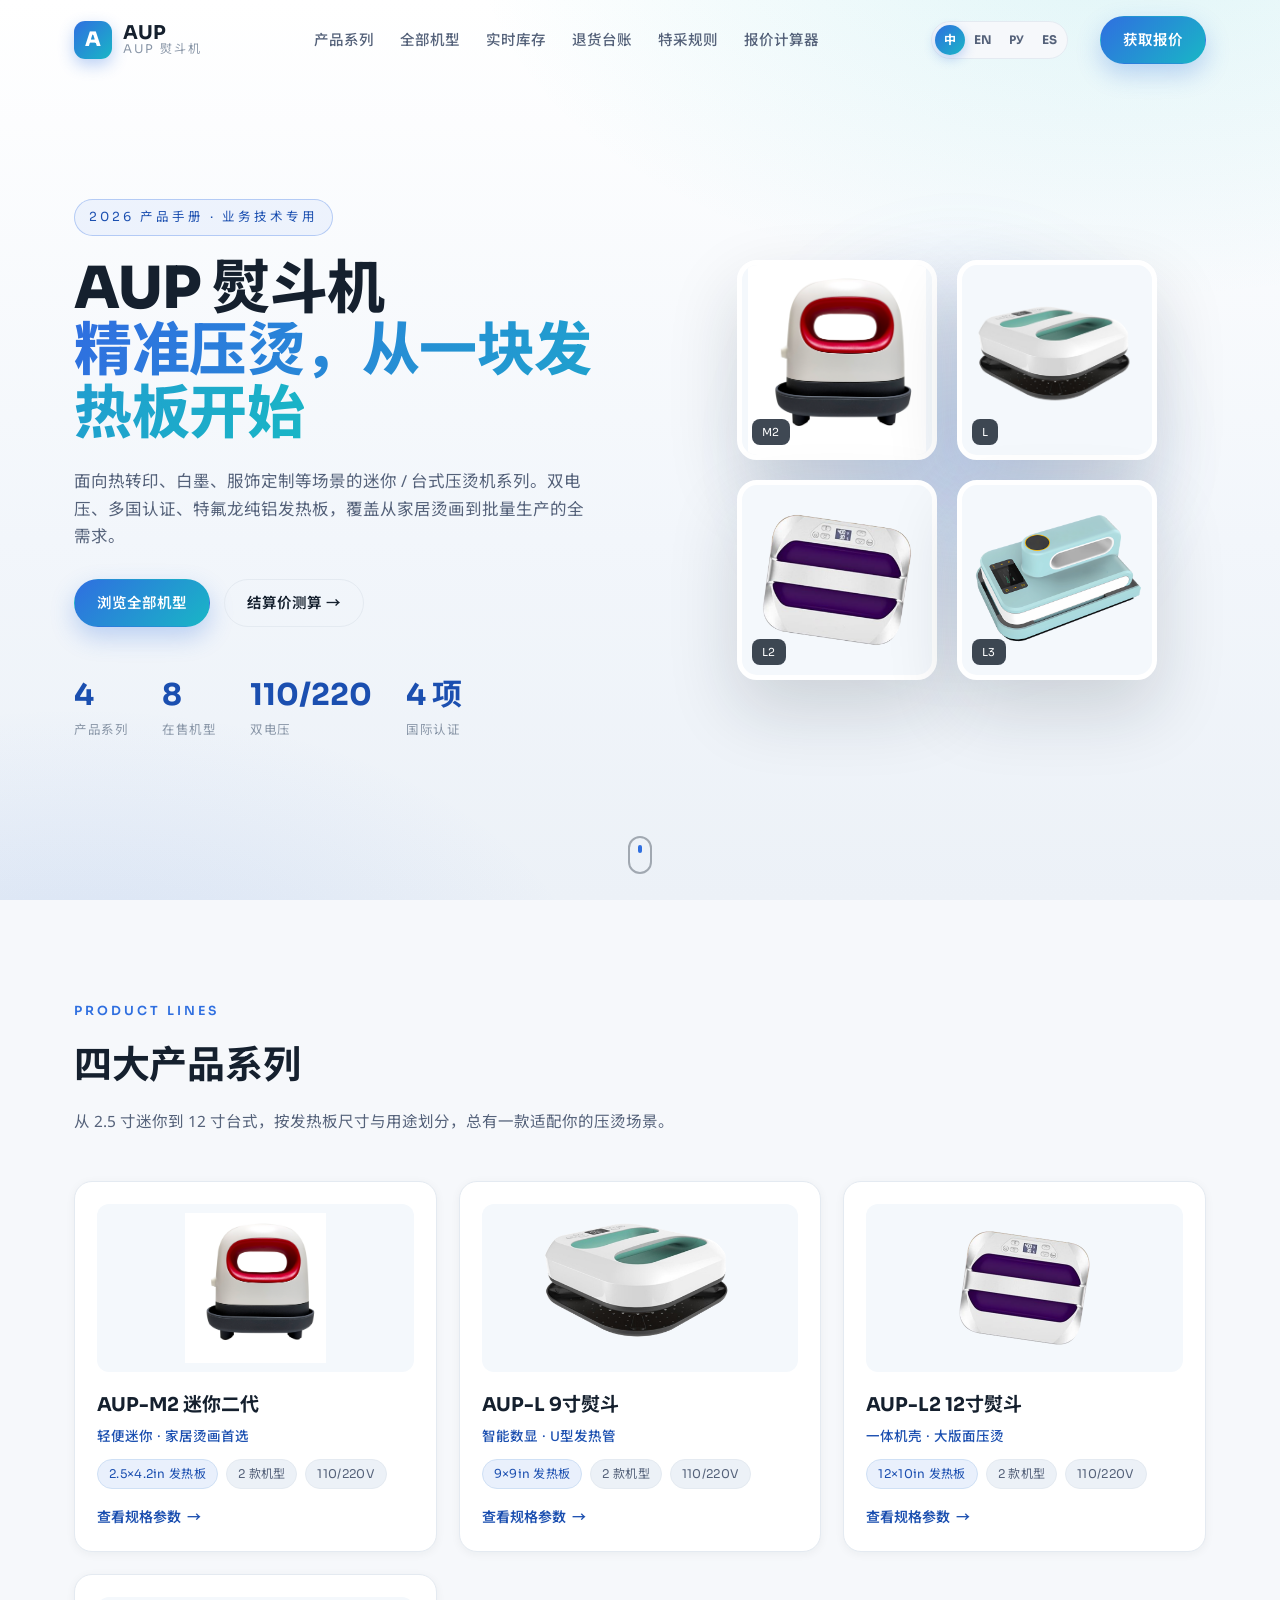
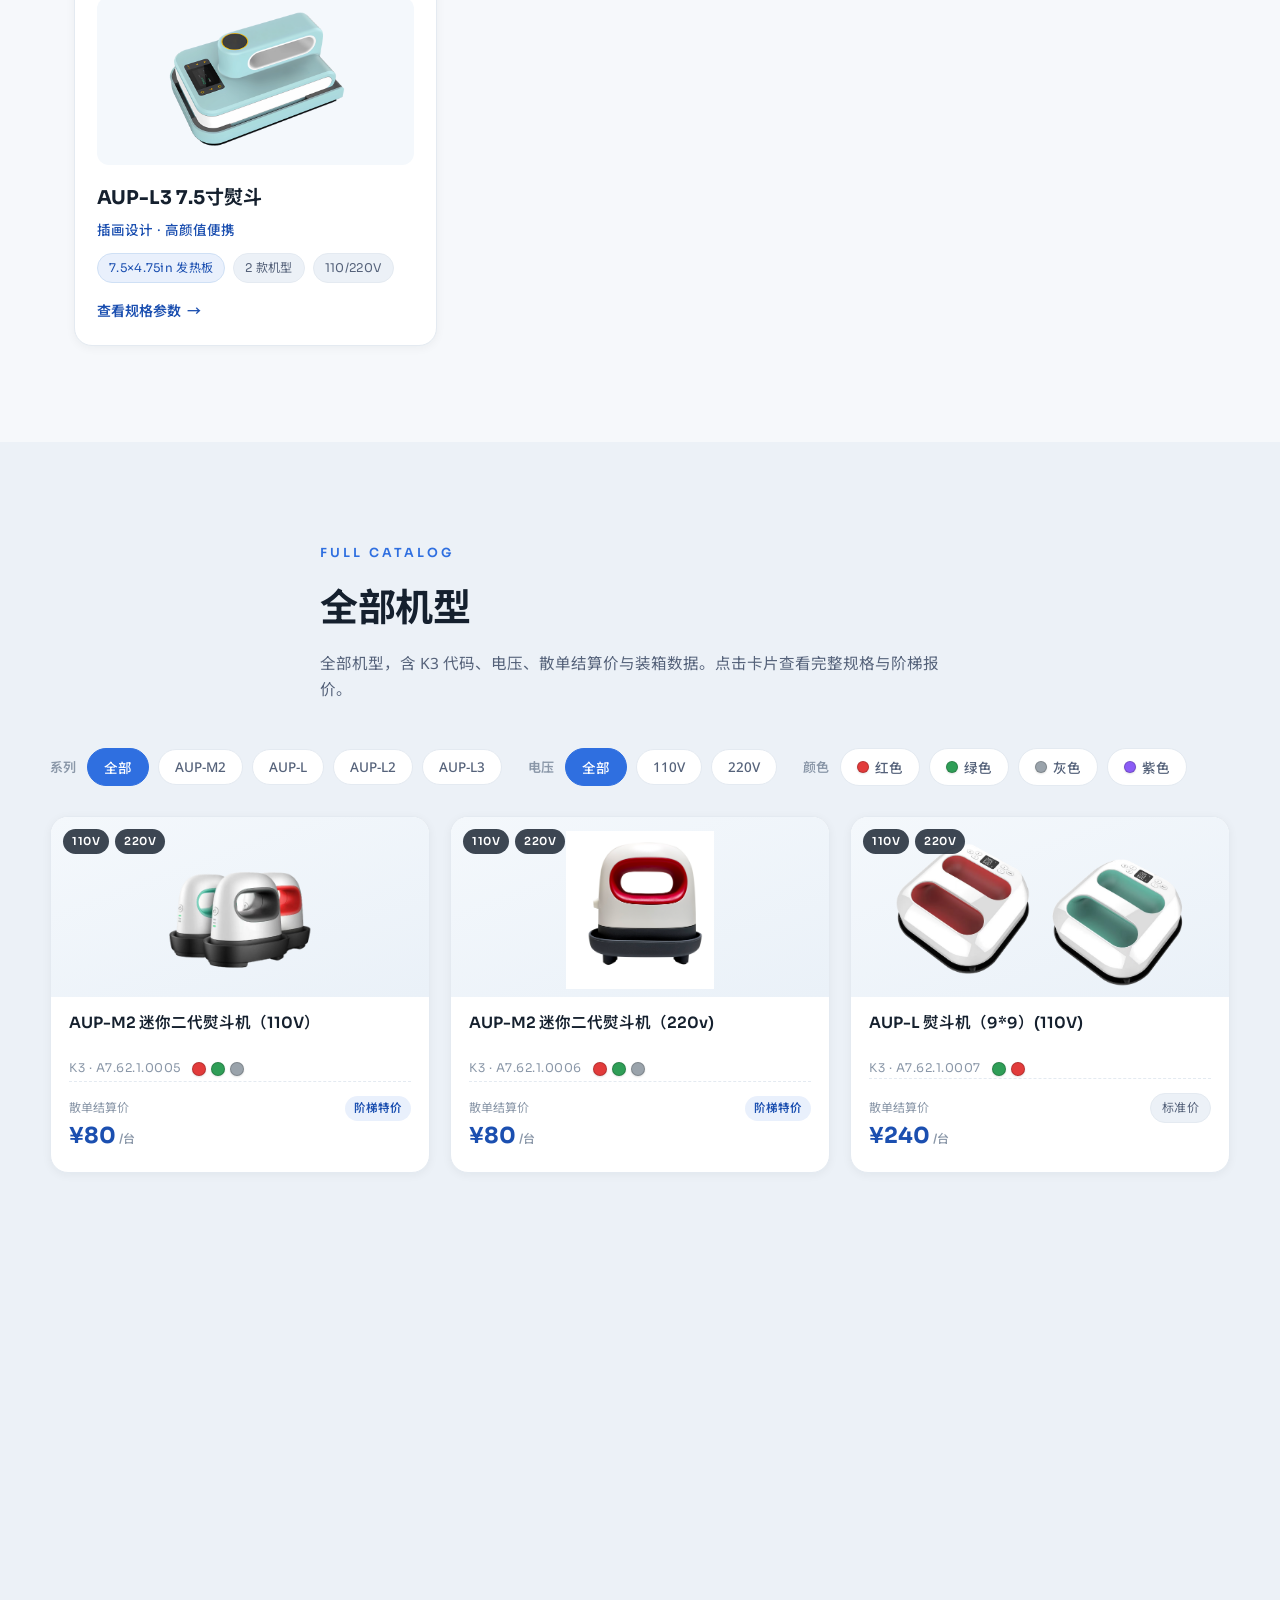
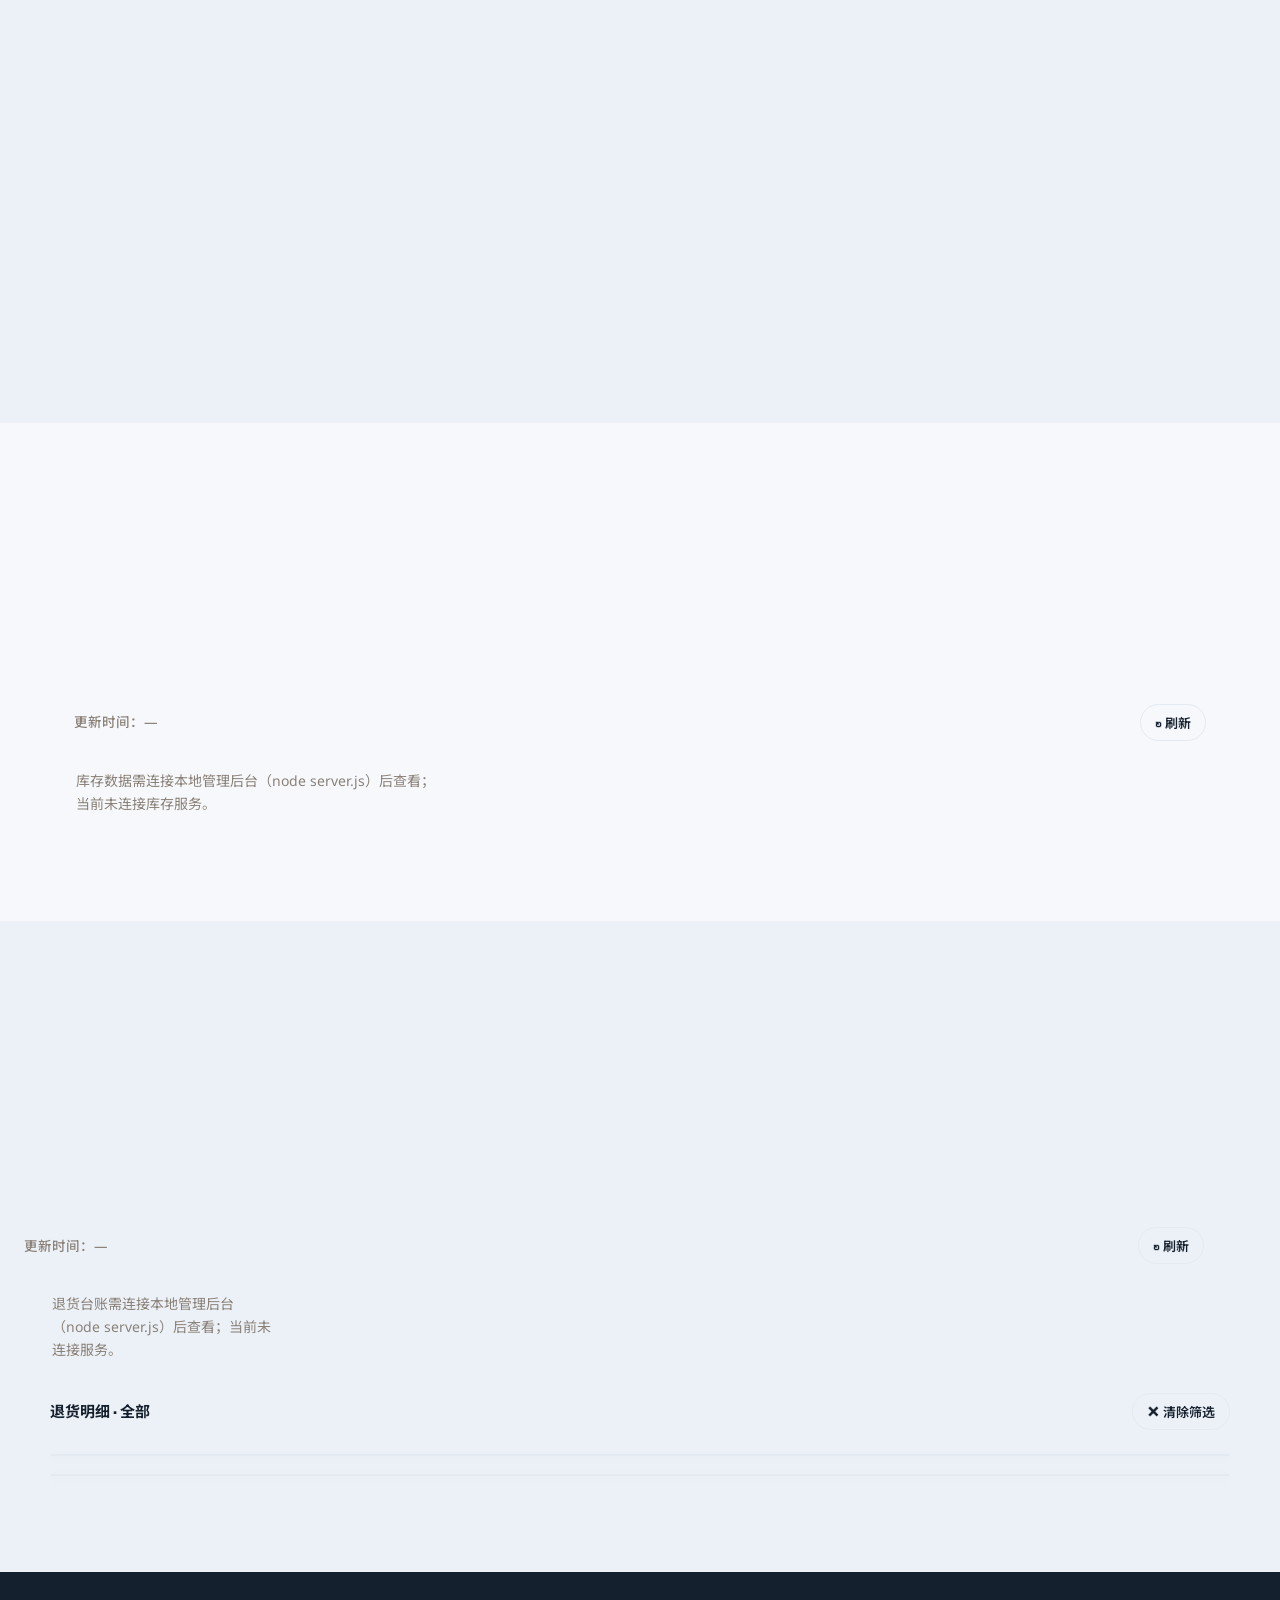
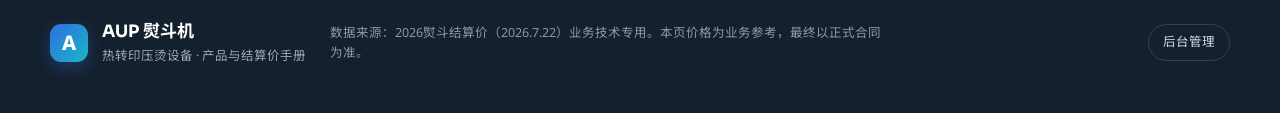
==== index.html @ f497edec "deploy index.html" ====
<!DOCTYPE html>
<html lang="zh-CN">
<head>
  <meta charset="UTF-8" />
  <meta name="viewport" content="width=device-width, initial-scale=1.0" />
  <title>AUP 熨斗机 · 2026 产品与结算价手册</title>
  <meta name="description" content="AUP 系列熨斗机（热转印压烫机）产品展示、技术规格与 2026 结算价查询。" data-i18n-attr="content:meta_description" />
  <link rel="preconnect" href="https://fonts.googleapis.com" />
  <link rel="preconnect" href="https://fonts.gstatic.com" crossorigin />
  <link href="https://fonts.googleapis.com/css2?family=Sora:wght@400;500;600;700;800&family=Noto+Sans:wght@300;400;500;600;700;800&family=Noto+Sans+SC:wght@300;400;500;700;900&display=swap" rel="stylesheet" />
  <link rel="stylesheet" href="assets/css/style.css?v=20260808" />
</head>
<body>
  <!-- progress bar -->
  <div class="scroll-progress" id="scrollProgress"></div>

  <!-- NAV -->
  <header class="nav" id="nav">
    <div class="nav-inner">
      <a class="brand" href="#top" aria-label="AUP 首页" data-i18n-attr="aria-label:aria_brand_home">
        <span class="brand-mark">A</span>
        <span class="brand-text">AUP<i data-i18n="hero_brand">熨斗机</i></span>
      </a>
    <nav class="nav-links" id="navLinks">
      <a href="#families" data-i18n="nav_products">产品系列</a>
      <a href="#catalog" data-i18n="nav_catalog">全部机型</a>
      <a href="#stock" data-i18n="nav_stock">实时库存</a>
      <a href="#returns" data-i18n="nav_returns">退货台账</a>
      <a href="rules.html" data-i18n="nav_rules">特采规则</a>
      <a href="calc.html" data-i18n="nav_calc">报价计算器</a>
    </nav>
    <div class="lang-switch" id="langSwitch"></div>
    <a href="calc.html" class="btn btn-primary nav-cta" data-i18n="nav_cta">获取报价</a>
      <button class="nav-toggle" id="navToggle" aria-label="菜单" data-i18n-attr="aria-label:aria_menu">
        <span></span><span></span><span></span>
      </button>
    </div>
  </header>

  <!-- HERO -->
  <section class="hero" id="top">
    <div class="hero-bg" aria-hidden="true"></div>
    <div class="hero-glow" aria-hidden="true"></div>
    <div class="hero-grid">
      <div class="hero-copy">
        <span class="eyebrow" data-i18n="hero_eyebrow">2026 产品手册 · 业务技术专用</span>
        <h1 class="hero-title"><span data-i18n="hero_brand">AUP 熨斗机</span><br/><span class="accent" data-i18n="hero_title_accent">精准压烫，从一块发热板开始</span></h1>
        <p class="hero-sub" data-i18n="hero_sub">面向热转印、白墨、服饰定制等场景的迷你 / 台式压烫机系列。双电压、多国认证、特氟龙纯铝发热板，覆盖从家居烫画到批量生产的全需求。</p>
        <div class="hero-actions">
          <a href="#catalog" class="btn btn-primary" data-i18n="hero_btn_catalog">浏览全部机型</a>
          <a href="calc.html" class="btn btn-ghost" data-i18n="hero_btn_calc">结算价测算 →</a>
        </div>
        <ul class="hero-stats">
          <li><b id="statFam">4</b><span data-i18n="hero_stat_families">产品系列</span></li>
          <li><b id="statSku">11</b><span data-i18n="hero_stat_sku">在售机型</span></li>
          <li><b>110/220</b><span data-i18n="hero_stat_volt">双电压</span></li>
          <li><b data-i18n="hero_stat_cert_value">4 项</b><span data-i18n="hero_stat_cert">国际认证</span></li>
        </ul>
      </div>
      <div class="hero-visual">
        <div class="hero-orbit" id="heroOrbit" aria-hidden="true"></div>
      </div>
    </div>
    <a href="#families" class="scroll-hint" aria-label="向下滚动" data-i18n-attr="aria-label:aria_scroll_down">
      <span></span>
    </a>
  </section>

  <!-- FAMILIES -->
  <section class="section" id="families">
    <div class="section-head">
      <span class="kicker">PRODUCT LINES</span>
      <h2 data-i18n="fam_h2">四大产品系列</h2>
      <p data-i18n="fam_p">从 2.5 寸迷你到 12 寸台式，按发热板尺寸与用途划分，总有一款适配你的压烫场景。</p>
    </div>
    <div class="family-grid" id="familyGrid"></div>
  </section>

  <!-- CATALOG -->
  <section class="section section-alt" id="catalog">
    <div class="section-head">
      <span class="kicker">FULL CATALOG</span>
      <h2 data-i18n="cat_h2">全部机型</h2>
      <p data-i18n="cat_p">全部机型，含 K3 代码、电压、散单结算价与装箱数据。点击卡片查看完整规格与阶梯报价。</p>
    </div>
      <div class="filters" id="filters">
        <div class="filter-group" id="filterFamily"></div>
        <div class="filter-group" id="filterVoltage"></div>
        <div class="filter-group" id="filterColor"></div>
      </div>
    <div class="catalog-grid" id="catalogGrid"></div>
  </section>

  <!-- STOCK -->
  <section class="section" id="stock">
    <div class="section-head">
      <span class="kicker">LIVE STOCK</span>
      <h2 data-i18n="stock_h2">实时库存</h2>
      <p data-i18n="stock_p">常备库存实时查询。数据由后台更新，下方显示最近更新时间。</p>
    </div>
    <div class="stock-bar">
      <span class="stock-updated" id="stockUpdated" data-i18n-attr="data-prefix:stock_updated_prefix">更新时间：加载中…</span>
      <button class="btn btn-ghost sm" id="stockRefresh" type="button" data-i18n="stock_refresh">↻ 刷新</button>
    </div>
    <div class="stock-grid" id="stockGrid"></div>
    <p class="stock-note" id="stockNote" hidden></p>
  </section>

  <!-- RETURNS -->
  <section class="section section-alt" id="returns">
    <div class="section-head">
      <span class="kicker">RETURNS LEDGER</span>
      <h2 data-i18n="returns_h2">退货台账</h2>
      <p data-i18n="returns_p">退货与供应商补发台账概览（公开聚合）。型号、颜色、插头、电压、补发明细与登记请在后台「退货管理」中维护。</p>
    </div>
    <div class="stock-bar">
      <span class="stock-updated" id="returnsUpdated" data-i18n-attr="data-prefix:stock_updated_prefix">更新时间：加载中…</span>
      <button class="btn btn-ghost sm" id="returnsRefresh" type="button" data-i18n="returns_refresh">↻ 刷新</button>
    </div>
    <div class="ov-grid" id="returnsOverview"></div>
    <div class="detail-block">
      <div class="detail-head">
        <span id="detailTitle" data-i18n="returns_detail_all">退货明细 · 全部</span>
        <button class="btn btn-ghost sm" id="detailClear" type="button" hidden data-i18n="returns_clear">✕ 清除筛选</button>
      </div>
      <div class="src-filter" id="returnsSourceFilter"></div>
      <div class="table-wrap">
        <table class="returns-table" id="returnsDetailTable"></table>
      </div>
    </div>
    <div class="table-wrap" style="margin-top:18px">
      <table class="returns-table" id="returnsModelTable"></table>
    </div>
    <p class="stock-note" id="returnsNote" hidden></p>
  </section>

  <!-- FOOTER -->
  <footer class="footer">
    <div class="footer-inner">
      <div class="footer-brand">
        <span class="brand-mark">A</span>
        <div>
          <b data-i18n="footer_brand">AUP 熨斗机</b>
          <p data-i18n="footer_sub">热转印压烫设备 · 产品与结算价手册</p>
        </div>
      </div>
      <p class="footer-src" data-i18n="footer_src">数据来源：2026熨斗结算价（2026.7.22）业务技术专用。本页价格为业务参考，最终以正式合同为准。</p>
      <a class="footer-admin" href="admin.html" title="后台管理" data-i18n="footer_admin" data-i18n-attr="title:admin_title">后台管理</a>
    </div>
  </footer>

  <!-- 机型对比浮动栏 -->
  <div class="compare-bar" id="compareBar" hidden>
    <div class="compare-bar-inner">
      <div class="cb-toast" id="cbToast" hidden></div>
      <div class="cb-info"><b id="cbCount">0</b> <span data-i18n="compare_bar">机型对比</span></div>
      <div class="cb-chips" id="cbChips"></div>
      <div class="cb-actions">
        <button class="btn btn-ghost sm" id="cbClear" type="button" data-i18n="compare_clear">清空</button>
        <a class="btn btn-primary sm" id="cbGo" href="compare.html" data-i18n="compare_go">去对比</a>
      </div>
    </div>
  </div>

  <!-- 机型详情已迁至 product-detail.html（点击产品卡片跳转） -->

  <!-- 登录墙（加密数据需密码解密；默认隐藏，仅在加密模式下由 app.js 显示） -->
  <div class="gate" id="gate" hidden>
    <form class="gate-card" id="gateForm" autocomplete="on">
      <div class="gate-badge" data-i18n="gate_badge">AUP · 内部资料</div>
      <h1 class="gate-title" data-i18n="gate_title">登录访问</h1>
      <p class="gate-sub" data-i18n="gate_sub">本站点为保密内容，请输入账号密码</p>
      <p class="gate-err" id="gateErr" data-i18n="gate_err">账号或密码错误，请重试</p>
      <label class="gate-label" for="gateUser" data-i18n="gate_user">账号</label>
      <input class="gate-input" id="gateUser" name="user" type="text" autocomplete="username" placeholder="请输入账号" data-i18n-attr="placeholder:gate_user_placeholder" required />
      <label class="gate-label" for="gatePass" data-i18n="gate_pass">密码</label>
      <input class="gate-input" id="gatePass" name="pass" type="password" autocomplete="current-password" placeholder="请输入密码" data-i18n-attr="placeholder:gate_pass_placeholder" required />
      <button class="gate-btn" type="submit" data-i18n="gate_btn">登 录</button>
      <p class="gate-status" id="gateStatus" data-i18n="gate_status">正在解密…</p>
    </form>
  </div>

  <script src="assets/js/data.js?v=20260808"></script>
  <script src="assets/js/i18n.js?v=20260808"></script>
  <script src="assets/js/app.js?v=20260808"></script>
</body>
</html>
---- assets/css/style.css ----
:root {
  --bg: #F6F8FB;
  --bg-alt: #ECF1F7;
  --ink: #15202E;
  --ink-soft: #55627A;
  --ink-faint: #8A97A8;
  --line: #E4EAF1;
  --card: #FFFFFF;
  --accent: #2F6FE0;
  --accent-2: #19B6C6;
  --accent-ink: #1B4FB0;
  --ok: #1F9D6B;
  --warn: #E08A2B;
  --danger: #DC4A3D;
  --radius: 18px;
  --radius-sm: 12px;
  --shadow-sm: 0 2px 10px rgba(21, 32, 46, .05);
  --shadow-md: 0 16px 40px rgba(21, 32, 46, .10);
  --shadow-lg: 0 30px 70px rgba(21, 32, 46, .16);
  --maxw: 1180px;
  --font-display: "Sora", "Noto Sans", "Noto Sans SC", -apple-system, "PingFang SC", "Microsoft YaHei", sans-serif;
  --font-body: "Noto Sans", "Noto Sans SC", -apple-system, "PingFang SC", "Microsoft YaHei", "Segoe UI", sans-serif;
}

* { box-sizing: border-box; margin: 0; padding: 0; }
html { scroll-behavior: smooth; scroll-padding-top: 84px; }
body {
  font-family: var(--font-body);
  background: var(--bg);
  color: var(--ink);
  line-height: 1.65;
  -webkit-font-smoothing: antialiased;
  overflow-x: hidden;
}
img { max-width: 100%; display: block; }
a { color: inherit; text-decoration: none; }
b, strong { font-weight: 700; }

/* ---------- scroll progress ---------- */
.scroll-progress {
  position: fixed; top: 0; left: 0; height: 3px; width: 0;
  background: linear-gradient(90deg, var(--accent), var(--accent-2));
  z-index: 200; transition: width .1s linear;
}

/* ---------- NAV ---------- */
.nav {
  position: fixed; top: 0; left: 0; right: 0; z-index: 100;
  transition: background .35s ease, box-shadow .35s ease, backdrop-filter .35s;
}
.nav.scrolled {
  background: rgba(246, 248, 251, .82);
  backdrop-filter: saturate(160%) blur(14px);
  box-shadow: 0 1px 0 var(--line);
}
.nav-inner {
  max-width: var(--maxw); margin: 0 auto; padding: 16px 24px;
  display: flex; align-items: center; gap: 24px;
}
.brand { display: flex; align-items: center; gap: 11px; font-family: var(--font-display); }
.brand-mark {
  width: 38px; height: 38px; border-radius: 11px;
  display: grid; place-items: center; font-weight: 800; font-size: 20px; color: #fff;
  background: linear-gradient(135deg, var(--accent), var(--accent-2));
  box-shadow: 0 6px 16px rgba(47, 111, 224, .32);
}
.brand-text { font-weight: 700; font-size: 19px; letter-spacing: .5px; line-height: 1; }
.brand-text i { font-style: normal; font-weight: 400; font-size: 12px; color: var(--ink-faint); display: block; letter-spacing: 2px; }
.nav-links { display: flex; gap: 26px; margin-left: auto; }
.nav-links a {
  font-size: 14.5px; color: var(--ink-soft); font-weight: 500; position: relative; padding: 4px 0;
  transition: color .2s;
}
.nav-links a::after {
  content: ""; position: absolute; left: 0; bottom: -2px; height: 2px; width: 0;
  background: var(--accent); transition: width .25s;
}
.nav-links a:hover { color: var(--ink); }
.nav-links a:hover::after { width: 100%; }
.nav-cta { margin-left: 8px; }
.lang-switch { display: flex; align-items: center; gap: 3px; margin-left: auto; background: var(--bg); border: 1px solid var(--line); border-radius: 999px; padding: 3px; }
.lang-btn { width: 30px; height: 30px; border: 0; border-radius: 999px; background: transparent; cursor: pointer; font-family: var(--font-display); font-size: 12px; font-weight: 700; color: var(--ink-soft); transition: color .18s, background .18s, box-shadow .18s; line-height: 1; }
.lang-btn:hover { color: var(--accent-ink); }
.lang-btn.active { background: linear-gradient(135deg, var(--accent), var(--accent-2)); color: #fff; box-shadow: 0 4px 12px rgba(47,111,224,.3); }
.btn {
  display: inline-flex; align-items: center; justify-content: center; gap: 8px;
  padding: 11px 22px; border-radius: 999px; font-weight: 600; font-size: 14.5px;
  cursor: pointer; border: 1px solid transparent; transition: transform .18s, box-shadow .25s, background .25s, color .25s;
  font-family: var(--font-body);
}
.btn-primary {
  background: linear-gradient(135deg, var(--accent), var(--accent-2));
  color: #fff; box-shadow: 0 10px 24px rgba(47, 111, 224, .28);
}
.btn-primary:hover { transform: translateY(-2px); box-shadow: 0 16px 32px rgba(47, 111, 224, .36); }
.btn-ghost { background: transparent; color: var(--ink); border-color: var(--line); }
.btn-ghost:hover { border-color: var(--accent); color: var(--accent-ink); transform: translateY(-2px); }
.nav-toggle { display: none; flex-direction: column; gap: 5px; background: none; border: 0; cursor: pointer; padding: 8px; }
.nav-toggle span { width: 22px; height: 2px; background: var(--ink); border-radius: 2px; transition: .3s; }

/* ---------- HERO ---------- */
.hero { position: relative; min-height: 100vh; display: flex; align-items: center; overflow: hidden; }
.hero-bg {
  position: absolute; inset: 0;
  background:
    radial-gradient(1100px 620px at 88% -8%, rgba(25,182,198,.14), transparent 60%),
    radial-gradient(900px 520px at 6% 112%, rgba(47,111,224,.12), transparent 58%),
    linear-gradient(180deg, #FFFFFF 0%, #F2F6FB 60%, #ECF1F7 100%);
}
.hero-glow {
  position: absolute; width: 540px; height: 540px; right: 4%; top: 50%; transform: translateY(-50%);
  background: radial-gradient(circle, rgba(47,111,224,.22), transparent 62%);
  filter: blur(24px); animation: float 9s ease-in-out infinite;
}
@keyframes float { 0%,100%{ transform: translateY(-50%) scale(1);} 50%{ transform: translateY(-54%) scale(1.06);} }
.hero-grid {
  position: relative; z-index: 2; max-width: var(--maxw); margin: 0 auto; padding: 120px 24px 80px;
  display: grid; grid-template-columns: 1.05fr .95fr; gap: 40px; align-items: center; width: 100%;
}
.eyebrow {
  display: inline-block; font-family: var(--font-display); font-size: 12.5px; letter-spacing: 3px;
  text-transform: uppercase; color: var(--accent-ink); padding: 7px 14px; border: 1px solid rgba(47,111,224,.3);
  border-radius: 999px; margin-bottom: 22px; background: rgba(47,111,224,.06);
}
.hero-title {
  font-family: var(--font-display); font-weight: 800; font-size: clamp(34px, 5vw, 58px);
  line-height: 1.08; color: var(--ink); letter-spacing: -.5px;
}
.hero-title .accent {
  background: linear-gradient(120deg, var(--accent), var(--accent-2));
  -webkit-background-clip: text; background-clip: text; color: transparent;
}
.hero-sub { color: var(--ink-soft); font-size: 16.5px; margin: 22px 0 30px; max-width: 520px; }
.hero-actions { display: flex; gap: 14px; flex-wrap: wrap; }
.hero-actions .btn-ghost { color: var(--ink); border-color: var(--line); }
.hero-actions .btn-ghost:hover { border-color: var(--accent); color: var(--accent-ink); }
.hero-stats { list-style: none; display: flex; gap: 34px; margin-top: 44px; flex-wrap: wrap; }
.hero-stats li { display: flex; flex-direction: column; }
.hero-stats b { font-family: var(--font-display); font-size: 30px; color: var(--accent-ink); font-weight: 700; }
.hero-stats span { font-size: 12.5px; color: var(--ink-faint); letter-spacing: .5px; }

.hero-visual { display: flex; align-items: center; justify-content: center; min-height: 460px; }
.hero-orbit {
  display: grid; grid-template-columns: repeat(2, 1fr); gap: 20px;
  width: 100%; max-width: 440px; padding: 10px;
}
.hero-orbit .orb {
  position: relative; width: 100%; aspect-ratio: 1;
  border-radius: 20px; overflow: hidden; background: #fff;
  box-shadow: var(--shadow-lg); border: 5px solid #fff;
  opacity: 0; transform: translateY(20px) scale(.96); animation: rise .8s forwards;
}
.hero-orbit .orb img { width: 100%; height: 100%; object-fit: contain; background: #f4f8fc; }
.hero-orbit .orb::after {
  content: attr(data-label); position: absolute; left: 10px; bottom: 10px;
  background: rgba(21,32,46,.82); color: #fff; font-size: 11px; padding: 4px 10px; border-radius: 8px;
  font-family: var(--font-display); letter-spacing: .4px;
}
@keyframes rise { to { opacity: 1; transform: translateY(0) scale(1);} }
.orb-1 { animation-delay: .15s; }
.orb-2 { animation-delay: .3s; }
.orb-3 { animation-delay: .45s; }
.orb-4 { animation-delay: .6s; }
.orb-5 { animation-delay: .75s; }

.scroll-hint { position: absolute; bottom: 26px; left: 50%; transform: translateX(-50%); z-index: 3; }
.scroll-hint span {
  display: block; width: 24px; height: 38px; border: 2px solid rgba(21,32,46,.35); border-radius: 14px; position: relative;
}
.scroll-hint span::after {
  content: ""; position: absolute; top: 7px; left: 50%; transform: translateX(-50%);
  width: 4px; height: 8px; border-radius: 3px; background: var(--accent); animation: scrolldot 1.6s infinite;
}
@keyframes scrolldot { 0%{opacity:0; top:7px;} 40%{opacity:1;} 100%{opacity:0; top:20px;} }

/* ---------- SECTIONS ---------- */
.section { max-width: var(--maxw); margin: 0 auto; padding: 96px 24px; }
.section-alt { max-width: none; background: var(--bg-alt); }
.section-alt > * { max-width: var(--maxw); margin-left: auto; margin-right: auto; }
.section-head { max-width: 640px; margin-bottom: 46px; }
.kicker {
  font-family: var(--font-display); font-size: 12.5px; letter-spacing: 3px; text-transform: uppercase;
  color: var(--accent); font-weight: 600;
}
.section-head h2 {
  font-family: var(--font-display); font-size: clamp(26px, 3.4vw, 38px); font-weight: 700;
  margin: 12px 0 12px; letter-spacing: -.3px; color: var(--ink);
}
.section-head p { color: var(--ink-soft); font-size: 15.5px; }

/* reveal */
.reveal { opacity: 0; transform: translateY(26px); transition: opacity .7s ease, transform .7s ease; }
.reveal.in { opacity: 1; transform: none; }

/* ---------- FAMILIES ---------- */
.family-grid { display: grid; grid-template-columns: repeat(3, 1fr); gap: 22px; }
.family-card {
  background: var(--card); border: 1px solid var(--line); border-radius: var(--radius);
  padding: 22px; box-shadow: var(--shadow-sm); transition: transform .3s, box-shadow .3s, border-color .3s;
  position: relative; overflow: hidden;
}
.family-card::before {
  content: ""; position: absolute; inset: 0; background: linear-gradient(160deg, rgba(47,111,224,.06), transparent 55%);
  opacity: 0; transition: opacity .3s;
}
.family-card:hover { transform: translateY(-6px); box-shadow: var(--shadow-md); border-color: #cfe0f5; }
.family-card:hover::before { opacity: 1; }
.family-thumb {
  height: 168px; border-radius: var(--radius-sm); background: #f4f8fc; display: grid; place-items: center;
  margin-bottom: 18px; overflow: hidden;
}
.family-thumb img { max-height: 150px; object-fit: contain; transition: transform .4s; }
.family-card:hover .family-thumb img { transform: scale(1.06); }
.family-name { font-family: var(--font-display); font-size: 19px; font-weight: 700; }
.family-tag { color: var(--accent-ink); font-size: 13.5px; font-weight: 500; margin: 4px 0 12px; }
.family-meta { display: flex; gap: 8px; flex-wrap: wrap; }
.chip {
  font-size: 12px; padding: 4px 11px; border-radius: 999px; background: var(--bg-alt);
  color: var(--ink-soft); border: 1px solid var(--line); font-family: var(--font-display); letter-spacing: .3px;
}
.chip.hot { background: rgba(47,111,224,.1); color: var(--accent-ink); border-color: #cfe0f5; }
.family-link { display: inline-flex; align-items: center; gap: 6px; margin-top: 16px; font-weight: 600; font-size: 14px; color: var(--accent-ink); }
.family-link::after { content: "→"; transition: transform .25s; }
.family-card:hover .family-link::after { transform: translateX(4px); }

/* ---------- FILTERS ---------- */
.filters { display: flex; gap: 26px; flex-wrap: wrap; margin-bottom: 30px; }
.filter-group { display: flex; gap: 9px; flex-wrap: wrap; align-items: center; }
.filter-group .flabel { font-size: 13px; color: var(--ink-faint); margin-right: 2px; font-weight: 600; }
.fbtn {
  padding: 8px 16px; border-radius: 999px; border: 1px solid var(--line); background: var(--card);
  font-size: 13.5px; font-weight: 500; cursor: pointer; color: var(--ink-soft);
  transition: all .2s; font-family: var(--font-body);
}
.fbtn:hover { border-color: var(--accent); color: var(--accent-ink); }
.fbtn.active { background: var(--accent); color: #fff; border-color: var(--accent); }

/* 退货来源筛选（与产品筛选 chip 同款） */
.src-filter { display: flex; gap: 8px; flex-wrap: wrap; align-items: center; margin: 4px 0 14px; }
.src-filter .flabel { font-size: 13px; color: var(--ink-faint); margin-right: 2px; font-weight: 600; }
.sbtn {
  padding: 7px 15px; border-radius: 999px; border: 1px solid var(--line); background: var(--card);
  font-size: 13px; font-weight: 500; cursor: pointer; color: var(--ink-soft);
  transition: all .2s; font-family: var(--font-body);
}
.sbtn:hover { border-color: var(--accent-2); color: var(--accent-ink); }
.sbtn.active { background: var(--accent-2); color: #fff; border-color: var(--accent-2); }

/* ---------- CATALOG ---------- */
.catalog-grid { display: grid; grid-template-columns: repeat(3, 1fr); gap: 20px; }
.product-card {
  background: var(--card); border: 1px solid var(--line); border-radius: var(--radius); overflow: hidden;
  box-shadow: var(--shadow-sm); transition: transform .3s, box-shadow .3s, border-color .3s; cursor: pointer;
  display: flex; flex-direction: column;
}
.product-card:hover { transform: translateY(-6px); box-shadow: var(--shadow-md); border-color: #cfe0f5; }
.product-media {
  height: 180px; background: linear-gradient(160deg,#f4f8fc,#eaf1f8); display: grid; place-items: center;
  position: relative; padding: 14px;
}
.product-media img { max-height: 158px; object-fit: contain; transition: transform .4s; }
.product-card:hover .product-media img { transform: scale(1.05); }
.volt-tags { position: absolute; top: 12px; left: 12px; display: flex; gap: 6px; flex-wrap: wrap; }
.volt-tag {
  font-family: var(--font-display); font-size: 11px; font-weight: 600;
  padding: 3px 9px; border-radius: 999px; background: rgba(21,32,46,.82); color: #fff; letter-spacing: .5px;
}
.product-body { padding: 16px 18px 18px; display: flex; flex-direction: column; flex: 1; }
.product-name { font-family: var(--font-display); font-size: 15.5px; font-weight: 600; line-height: 1.35; min-height: 42px; }
.product-k3 { font-size: 12px; color: var(--ink-faint); font-family: var(--font-display); letter-spacing: .5px; margin-top: 3px; }
.product-foot { margin-top: auto; padding-top: 14px; display: flex; align-items: baseline; justify-content: space-between; border-top: 1px dashed var(--line); }
.price-label { font-size: 12px; color: var(--ink-faint); }
.price-val { font-family: var(--font-display); font-weight: 700; font-size: 22px; color: var(--accent-ink); }
.price-val small { font-size: 12px; color: var(--ink-faint); font-weight: 500; }
.disc-tag { font-size: 11.5px; padding: 3px 9px; border-radius: 999px; background: rgba(47,111,224,.1); color: var(--accent-ink); font-weight: 600; }
.product-card.sold-out { opacity: .72; }
.sold-out-tag { position: absolute; top: 12px; right: 12px; background: var(--ink-faint); color:#fff; font-size:11px; padding:3px 9px; border-radius:999px; }

/* ---------- SPECS ---------- */
.spec-tabs { display: flex; gap: 10px; flex-wrap: wrap; margin-bottom: 26px; }
.spec-tab {
  padding: 11px 20px; border-radius: 999px; border: 1px solid var(--line); background: var(--card);
  font-weight: 600; font-size: 14px; cursor: pointer; color: var(--ink-soft); transition: all .22s;
  font-family: var(--font-display);
}
.spec-tab:hover { border-color: var(--accent); color: var(--accent-ink); }
.spec-tab.active { background: var(--accent); color: #fff; border-color: var(--accent); }
.spec-panel {
  display: grid; grid-template-columns: 320px 1fr; gap: 30px; align-items: start;
  background: var(--card); border: 1px solid var(--line); border-radius: var(--radius);
  padding: 28px; box-shadow: var(--shadow-sm);
}
.spec-hero { text-align: center; }
.spec-hero .thumb { background: #f4f8fc; border-radius: var(--radius-sm); padding: 18px; margin-bottom: 16px; }
.spec-hero .thumb img { max-height: 200px; object-fit: contain; margin: 0 auto; }
.spec-hero h3 { font-family: var(--font-display); font-size: 20px; margin-bottom: 6px; }
.spec-hero .tag { color: var(--accent-ink); font-size: 13.5px; }
.spec-table { width: 100%; border-collapse: collapse; }
.spec-table tr { border-bottom: 1px solid var(--line); }
.spec-table tr:last-child { border-bottom: 0; }
.spec-table th {
  text-align: left; font-weight: 600; color: var(--ink-soft); font-size: 13.5px; padding: 13px 14px 13px 0;
  width: 42%; vertical-align: top; font-family: var(--font-display);
}
.spec-table td { padding: 13px 0; font-size: 14px; color: var(--ink); white-space: pre-line; }
.spec-table td.img-cell { padding: 8px 0; }
.spec-table td.img-cell img { max-height: 150px; object-fit: contain; border-radius: 10px; background:#f4f8fc; }

/* ---------- PRICING TABLE ---------- */
.table-wrap { overflow-x: auto; border: 1px solid var(--line); border-radius: var(--radius); background: var(--card); box-shadow: var(--shadow-sm); }
.price-table { width: 100%; border-collapse: collapse; min-width: 880px; }
.price-table thead th {
  background: var(--ink); color: #fff; font-family: var(--font-display); font-weight: 600; font-size: 13px;
  padding: 15px 14px; text-align: right; white-space: nowrap; position: sticky; top: 0;
}
.price-table thead th:first-child, .price-table thead th:nth-child(2), .price-table thead th:nth-child(3) { text-align: left; }
.price-table tbody td { padding: 13px 14px; text-align: right; font-size: 13.5px; border-bottom: 1px solid var(--line); white-space: nowrap; }
.price-table tbody td:first-child { text-align: left; font-weight: 600; }
.price-table tbody td:nth-child(2), .price-table tbody td:nth-child(3) { text-align: left; color: var(--ink-soft); }
.price-table tbody tr:hover { background: #f3f8fd; }
.price-table .base { font-weight: 700; color: var(--accent-ink); font-family: var(--font-display); }
.price-table .special { color: var(--accent); font-weight: 600; }
.price-table .muted { color: var(--ink-faint); }
.price-table tbody tr.fam-AUP-M { opacity: .6; }
.table-note { font-size: 12.5px; color: var(--ink-faint); margin-top: 14px; }

/* ---------- RULES ---------- */
.rule-cards { display: grid; grid-template-columns: repeat(4, 1fr); gap: 18px; }
.rule-card {
  background: var(--card); border: 1px solid var(--line); border-radius: var(--radius); padding: 24px 20px;
  box-shadow: var(--shadow-sm); position: relative; transition: transform .3s, box-shadow .3s;
}
.rule-card:hover { transform: translateY(-5px); box-shadow: var(--shadow-md); }
.rule-card .tier { font-family: var(--font-display); font-size: 13px; color: var(--accent); font-weight: 600; letter-spacing: .5px; }
.rule-card .rate {
  font-family: var(--font-display); font-size: 42px; font-weight: 800; color: var(--ink); margin: 8px 0 4px;
  line-height: 1;
}
.rule-card .rate small { font-size: 18px; color: var(--ink-faint); font-weight: 600; }
.rule-card .desc { font-size: 13.5px; color: var(--ink-soft); }
.rule-card.featured { border-color: #cfe0f5; background: linear-gradient(160deg, #fff, #eef5fd); }
.rule-card.featured::after { content: "推荐"; position: absolute; top: 14px; right: 14px; font-size: 11px; background: var(--accent); color:#fff; padding: 3px 10px; border-radius: 999px; }
.rule-note {
  margin-top: 26px; background: var(--card); border: 1px solid var(--line); border-left: 4px solid var(--accent);
  border-radius: var(--radius-sm); padding: 22px 24px; box-shadow: var(--shadow-sm);
}
.rule-note h4 { font-family: var(--font-display); font-size: 15px; margin-bottom: 10px; }
.rule-note p { font-size: 14px; color: var(--ink-soft); white-space: pre-line; }

/* ---------- CALCULATOR ---------- */
.calc-card {
  display: grid; grid-template-columns: 1fr 1fr; gap: 0; background: var(--card);
  border: 1px solid var(--line); border-radius: var(--radius); overflow: hidden; box-shadow: var(--shadow-md);
}
.calc-input { padding: 34px; border-right: 1px solid var(--line); }
.calc-input label { font-family: var(--font-display); font-weight: 600; font-size: 15px; display: block; margin-bottom: 14px; }
.amount-field { display: flex; align-items: center; gap: 8px; border: 1.5px solid var(--line); border-radius: var(--radius-sm); padding: 12px 16px; transition: border-color .2s; }
.amount-field:focus-within { border-color: var(--accent); }
.amount-field .cny { font-family: var(--font-display); font-weight: 700; font-size: 20px; color: var(--accent-ink); }
.amount-field input { border: 0; outline: 0; font-size: 22px; font-family: var(--font-display); width: 100%; background: transparent; color: var(--ink); }
input[type=range] { width: 100%; margin: 22px 0 6px; accent-color: var(--accent); }
.range-scale { display: flex; justify-content: space-between; font-size: 11.5px; color: var(--ink-faint); font-family: var(--font-display); }
.calc-hint { font-size: 12.5px; color: var(--ink-faint); margin-top: 18px; line-height: 1.6; }
.calc-result { padding: 34px; display: flex; flex-direction: column; justify-content: center; background: linear-gradient(160deg,#fff,#eef5fd); }
.calc-result .r-tier { font-size: 13px; color: var(--ink-soft); }
.calc-result .r-rate { font-family: var(--font-display); font-size: 56px; font-weight: 800; color: var(--accent-ink); line-height: 1.05; margin: 6px 0; }
.calc-result .r-rate small { font-size: 22px; color: var(--ink-faint); }
.calc-result .r-amount { font-size: 15px; color: var(--ink-soft); margin-top: 14px; }
.calc-result .r-amount b { font-family: var(--font-display); font-size: 24px; color: var(--ink); }
.calc-result .r-bar { height: 8px; border-radius: 999px; background: var(--line); margin-top: 18px; overflow: hidden; }
.calc-result .r-bar span { display: block; height: 100%; background: linear-gradient(90deg,var(--accent),var(--accent-2)); border-radius: 999px; transition: width .4s; }

/* ---------- FOOTER ---------- */
.footer { background: #15202E; color: #cfd6e0; padding: 46px 24px; }
.footer-inner { max-width: var(--maxw); margin: 0 auto; display: flex; justify-content: space-between; align-items: center; gap: 24px; flex-wrap: wrap; }
.footer-brand { display: flex; align-items: center; gap: 14px; color: #fff; }
.footer-brand b { font-family: var(--font-display); font-size: 17px; }
.footer-brand p { font-size: 12.5px; color: #9aa6b5; }
.footer-src { font-size: 12.5px; color: #8b97a8; max-width: 560px; line-height: 1.6; }
.footer-admin { margin-left: auto; font-size: 12.5px; color: #cfd6e0; text-decoration: none; border: 1px solid #33414f; padding: 7px 14px; border-radius: 20px; transition: .2s; }
.footer-admin:hover { background: #1f2c3b; color: #fff; border-color: #5b8bd6; }

/* ---------- MODAL ---------- */
.modal { position: fixed; inset: 0; z-index: 300; display: none; }
.modal.open { display: block; }
.modal-backdrop { position: absolute; inset: 0; background: rgba(21,32,46,.45); backdrop-filter: blur(4px); animation: fade .3s; }
.modal-dialog {
  position: relative; z-index: 2; max-width: 880px; margin: 5vh auto; max-height: 90vh; overflow: auto;
  background: var(--bg); border-radius: var(--radius); box-shadow: var(--shadow-lg); animation: pop .35s ease;
}
@keyframes fade { from { opacity: 0; } }
@keyframes pop { from { opacity: 0; transform: translateY(20px) scale(.98); } }
.modal-close { position: absolute; top: 14px; right: 16px; z-index: 5; width: 38px; height: 38px; border-radius: 50%; border: 0; background: rgba(21,32,46,.08); font-size: 22px; cursor: pointer; color: var(--ink); transition: background .2s; }
.modal-close:hover { background: rgba(21,32,46,.16); }
.modal-body { padding: 0; }
.modal-hero { display: grid; grid-template-columns: 300px 1fr; gap: 0; }
.modal-media { background: linear-gradient(160deg,#f4f8fc,#eaf1f8); display: grid; place-items: center; padding: 30px; }
.modal-media img { max-height: 280px; object-fit: contain; }
.modal-info { padding: 30px 32px; }
.modal-info h3 { font-family: var(--font-display); font-size: 23px; line-height: 1.25; }
.modal-info .sub { color: var(--accent-ink); font-size: 14px; margin: 6px 0 16px; }
.modal-info .meta-row { display: flex; gap: 10px; flex-wrap: wrap; margin-bottom: 18px; }
.modal-price { background: #fff; border: 1px solid var(--line); border-radius: var(--radius-sm); padding: 18px; margin-bottom: 18px; }
.modal-price .pt { font-size: 12.5px; color: var(--ink-faint); }
.modal-price .pv { font-family: var(--font-display); font-size: 30px; font-weight: 800; color: var(--accent-ink); }
.modal-price .pv small { font-size: 13px; color: var(--ink-faint); font-weight: 500; }
.tier-line { display: flex; flex-wrap: wrap; gap: 8px; margin-top: 12px; }
.tier-pill { font-size: 12.5px; padding: 6px 12px; border-radius: 999px; background: var(--bg-alt); border: 1px solid var(--line); font-family: var(--font-display); }
.tier-pill b { color: var(--accent-ink); }
.modal-spec-grid { padding: 8px 32px 32px; }
.modal-spec-grid h4 { font-family: var(--font-display); font-size: 15px; margin: 16px 0 10px; }
.modal-spec-grid table { width: 100%; border-collapse: collapse; }
.modal-spec-grid td { padding: 11px 12px; border-bottom: 1px solid var(--line); font-size: 13.5px; vertical-align: top; }
.modal-spec-grid td:first-child { color: var(--ink-soft); width: 38%; font-weight: 500; }
.modal-spec-grid td { white-space: pre-line; }

/* ---------- RESPONSIVE ---------- */
@media (max-width: 980px) {
  .hero-grid { grid-template-columns: 1fr; }
  .hero-visual { min-height: auto; order: -1; padding: 10px 0 30px; }
  .hero-orbit { max-width: 360px; gap: 14px; }
  .hero-orbit .orb { border-width: 4px; }
  .family-grid, .catalog-grid { grid-template-columns: repeat(2, 1fr); }
  .rule-cards { grid-template-columns: repeat(2, 1fr); }
  .spec-panel { grid-template-columns: 1fr; }
  .calc-card { grid-template-columns: 1fr; }
  .calc-input { border-right: 0; border-bottom: 1px solid var(--line); }
  .modal-hero { grid-template-columns: 1fr; }
  /* 退货台账概览保持 5 列（避免 3+2 错行），窄屏改在 620px 处堆叠为单列 */
}
@media (max-width: 720px) {
  .nav-links { display: none; position: absolute; top: 70px; left: 16px; right: 16px; flex-direction: column;
    background: var(--bg); padding: 16px; border-radius: var(--radius); box-shadow: var(--shadow-md); gap: 4px; }
  .nav-links.open { display: flex; }
  .nav-links a { padding: 10px 4px; }
  .nav-cta { display: none; }
  .nav-toggle { display: flex; margin-left: auto; }
  .section { padding: 70px 18px; }
  .family-grid, .catalog-grid, .rule-cards { grid-template-columns: 1fr; }
  .hero-stats { gap: 22px; }
  /* 退货台账概览：桌面/平板保持 5 列，避免半行错位；≤620px 才堆叠为单列（见下方媒体查询） */
}
@media (max-width: 620px) {
  .ov-grid { grid-template-columns: 1fr; }
}

/* ===== 登录墙（加密数据解密前显示） ===== */
.gate{position:fixed;inset:0;z-index:99999;display:flex;align-items:center;justify-content:center;padding:24px;
  background:radial-gradient(1200px 600px at 80% -10%,rgba(25,182,198,.22),transparent 60%),
             radial-gradient(900px 500px at -10% 110%,rgba(47,111,224,.20),transparent 55%),
             linear-gradient(160deg,#eef4fb,#e6edf6);color:var(--ink)}
.gate[hidden]{display:none}
.gate-card{width:min(380px,100%);background:rgba(255,255,255,.72);border:1px solid rgba(255,255,255,.6);
  border-radius:20px;padding:34px 30px 30px;backdrop-filter:blur(10px);box-shadow:0 24px 60px rgba(21,32,46,.18)}
.gate-badge{font-size:12px;letter-spacing:.22em;color:var(--accent);text-transform:uppercase;opacity:.9}
.gate-title{margin:8px 0 4px;font-size:26px;font-weight:800;letter-spacing:.5px;font-family:var(--font-display,Sora,"Noto Sans SC",sans-serif)}
.gate-sub{margin:0 0 22px;color:var(--ink-soft);font-size:14px}
.gate-label{display:block;font-size:13px;color:var(--ink-soft);margin:0 0 7px}
.gate-input{width:100%;padding:13px 14px;border-radius:12px;border:1px solid var(--line);
  background:#fff;color:var(--ink);font-size:15px;outline:none;transition:.18s}
.gate-input::placeholder{color:#9aa6b5}
.gate-input:focus{border-color:var(--accent);box-shadow:0 0 0 3px rgba(47,111,224,.18)}
.gate-btn{width:100%;padding:13px 14px;border:0;border-radius:12px;cursor:pointer;margin-top:6px;
  font-size:15px;font-weight:700;color:#fff;background:linear-gradient(120deg,var(--accent),var(--accent-2));transition:.18s}
.gate-btn:hover{filter:brightness(1.05);transform:translateY(-1px)}
.gate-err{display:none;margin:0 0 16px;padding:10px 12px;border-radius:10px;
  background:rgba(220,74,61,.12);border:1px solid rgba(220,74,61,.3);color:var(--danger);font-size:13px}
.gate-status{display:none;margin:14px 0 0;text-align:center;color:var(--ink-soft);font-size:13px}

/* ===== 颜色选项（色卡 + 筛选） ===== */
.color-dots{display:inline-flex;gap:5px;vertical-align:middle;margin-left:6px}
.cdot{width:14px;height:14px;border-radius:50%;display:inline-block;border:1px solid rgba(0,0,0,.18);box-shadow:0 1px 2px rgba(0,0,0,.12);box-sizing:border-box}
.cdot.lg{width:20px;height:20px}
.product-k3 .color-dots{margin-left:8px}
.color-fbtn{display:inline-flex;align-items:center;gap:6px}
.color-fbtn .cdot{width:12px;height:12px}
.modal-colors{display:flex;align-items:center;gap:8px;margin:10px 0 2px;flex-wrap:wrap}
.modal-colors .mc-label{font-size:12px;color:#8a8a8a}
.modal-colors .mc-names{font-size:13px;color:#3a342f;margin-left:4px}

/* ===== 实时库存 ===== */
.stock-bar { display: flex; align-items: center; justify-content: space-between; gap: 12px; margin: 6px 0 18px; flex-wrap: wrap; }
.stock-updated { font-size: 13.5px; color: #8a8178; font-weight: 500; }
.stock-updated b { color: #2a2320; }
.btn.sm { padding: 8px 14px; font-size: 13px; }
.stock-grid { display: grid; grid-template-columns: repeat(auto-fill, minmax(280px, 1fr)); gap: 18px; }
.stock-family { background: #fff; border: 1px solid #e7ecf2; border-radius: 16px; padding: 16px 16px 18px; box-shadow: 0 6px 20px rgba(21,32,46,.06); }
.stock-family-name { font-family: var(--font-display, Sora, "Noto Sans SC", sans-serif); font-weight: 700; font-size: 16px; color: #15202e; margin-bottom: 12px; display: flex; align-items: center; gap: 8px; }
.stock-family-name span { font-size: 12px; font-weight: 600; color: #fff; background: var(--accent, #2F6FE0); padding: 2px 9px; border-radius: 999px; }
.stock-items { display: flex; flex-direction: column; gap: 9px; }
.stock-card { display: flex; align-items: center; gap: 12px; padding: 10px 12px; border-radius: 12px; background: #f5f8fc; border: 1px solid #e7ecf2; transition: .18s; }
.stock-card.is-low { background: #fdf6ec; border-color: #f6dcb6; }
.stock-card.is-out { background: #fbeeed; border-color: #f3cccc; }
.stock-dot { width: 16px; height: 16px; border-radius: 50%; flex: 0 0 auto; box-shadow: 0 1px 2px rgba(0,0,0,.15); border: 1px solid rgba(0,0,0,.12); }
.stock-info { flex: 1; min-width: 0; }
.stock-color { font-size: 14.5px; font-weight: 600; color: #15202e; line-height: 1.2; }
.stock-plug { font-size: 12.5px; color: #8a8178; }
.stock-qty { font-family: var(--font-display, Sora, "Noto Sans SC", sans-serif); font-weight: 800; font-size: 22px; color: #15202e; line-height: 1; }
.stock-qty small { font-size: 11px; font-weight: 600; color: #8a8178; margin-left: 2px; }
.stock-status { font-size: 12px; font-weight: 700; padding: 3px 9px; border-radius: 999px; background: #e7f5ee; color: #1f9d6b; white-space: nowrap; }
.stock-card.is-low .stock-status { background: #fdf0e0; color: #c97e2a; }
.stock-card.is-out .stock-status { background: #fbe3e3; color: #c0392b; }
.stock-empty { color: #8a8178; font-size: 14px; padding: 10px 2px; }
.stock-note { margin-top: 14px; font-size: 12.5px; color: #a59a8d; }
@media (max-width: 720px) {
  .stock-qty { font-size: 19px; }
  .stock-card { padding: 9px 10px; gap: 9px; }
}

/* ---------- 退货台账概览 ---------- */
.ov-grid { display: grid; grid-template-columns: repeat(5, minmax(0, 1fr)); gap: 16px; align-items: stretch; justify-items: stretch; }
.ov-card { background: #fff; border: 1px solid #e7ecf2; border-radius: 16px; padding: 16px 14px; min-height: 96px; box-shadow: 0 6px 20px rgba(21,32,46,.06); transition: transform .18s, box-shadow .18s, border-color .18s; cursor: pointer; text-align: center; display: flex; flex-direction: column; align-items: center; justify-content: center; width: 100%; }
.ov-card:hover { transform: translateY(-2px); box-shadow: 0 10px 26px rgba(21,32,46,.1); }
.ov-card.active { border-color: var(--accent); box-shadow: 0 0 0 3px rgba(47,111,224,.14); }
.detail-block { margin-top: 22px; }
.detail-head { display: flex; align-items: center; justify-content: space-between; margin: 0 0 10px; }
.detail-head span { font-family: var(--font-display, Sora, "Noto Sans SC", sans-serif); font-weight: 700; font-size: 15px; color: var(--ink); }
.ov-num { font-family: var(--font-display, Sora, "Noto Sans SC", sans-serif); font-weight: 800; font-size: 30px; line-height: 1; letter-spacing: .5px; text-align: center; }
.ov-label { margin-top: 8px; font-size: 13px; color: #8a8178; font-weight: 600; text-align: center; }
.returns-table { width: 100%; border-collapse: collapse; font-size: 14.5px; background: #fff; border: 1px solid #e7ecf2; border-radius: 14px; overflow: hidden; table-layout: auto; }
.returns-table th, .returns-table td { text-align: left; padding: 12px 16px; }
.returns-table th { background: #f5f8fc; color: #15202e; font-weight: 700; font-family: var(--font-display, Sora, "Noto Sans SC", sans-serif); border-bottom: 1px solid #e7ecf2; white-space: nowrap; }
.returns-table td { border-bottom: 1px solid #eef2f6; color: #2a323c; }
.returns-table tr:last-child td { border-bottom: none; }
.returns-table td.num, .returns-table th.num { text-align: right; font-variant-numeric: tabular-nums; }
.returns-table td.ok { color: var(--ok, #1f9d6b); font-weight: 700; }
.returns-table td.warn { color: var(--warn, #e08a2b); font-weight: 700; }
.returns-table td:not(:first-child):not(.num) { font-family: var(--font-display, Sora, "Noto Sans SC", sans-serif); font-weight: 700; }
.mini-tag { font-size: 11px; font-weight: 600; color: #fff; background: var(--accent, #2F6FE0); padding: 2px 8px; border-radius: 999px; margin-left: 4px; }

/* ---------- 机型详情页 ---------- */
.detail-page { max-width: 1080px; margin: 0 auto; padding: 40px 24px 64px; }
.back-link { display: inline-block; margin-bottom: 22px; color: var(--accent-ink, #1B4FB0); font-weight: 600; text-decoration: none; }
.back-link:hover { color: var(--accent, #2F6FE0); }
.pd-card { display: grid; grid-template-columns: 340px 1fr; gap: 28px; background: #fff; border: 1px solid var(--line, #E4EAF1); border-radius: 18px; padding: 24px; box-shadow: 0 6px 20px rgba(21,32,46,.06); }
.pd-media { border-radius: 14px; overflow: hidden; background: #f4f8fc; display: grid; place-items: center; min-height: 280px; }
.pd-media img { width: 100%; height: 100%; object-fit: contain; }
.pd-media-ph { font-family: var(--font-display, Sora, "Noto Sans SC", sans-serif); font-size: 42px; color: var(--ink-faint, #9AA3AB); }
.pd-name { font-family: var(--font-display, Sora, "Noto Sans SC", sans-serif); font-size: 28px; font-weight: 800; color: var(--ink, #15202E); margin: 0 0 6px; }
.pd-sub { color: var(--ink-soft, #5b6573); margin-bottom: 12px; }
.pd-colors { display: flex; align-items: center; gap: 8px; margin: 10px 0 14px; flex-wrap: wrap; }
.pd-price { margin-top: 16px; padding-top: 16px; border-top: 1px dashed var(--line, #E4EAF1); }
.pd-price .pt { font-size: 13px; color: var(--ink-soft, #5b6573); }
.pd-price .pv { font-family: var(--font-display, Sora, "Noto Sans SC", sans-serif); font-size: 30px; font-weight: 800; color: var(--accent-ink, #1B4FB0); }
.pd-price .pv small { font-size: 14px; color: var(--ink-faint, #9AA3AB); font-weight: 600; }
.pd-price .tier-line { margin-top: 8px; display: flex; gap: 8px; flex-wrap: wrap; }
.pd-price .tier-pill { font-size: 12.5px; background: #eef5fd; color: var(--accent-ink, #1B4FB0); border: 1px solid #d6e4f7; padding: 4px 10px; border-radius: 999px; }
.pd-section { margin-top: 34px; }
.pd-section h2 { font-family: var(--font-display, Sora, "Noto Sans SC", sans-serif); font-size: 20px; color: var(--ink, #15202E); margin: 0 0 14px; padding-left: 12px; border-left: 4px solid var(--accent, #2F6FE0); }
@media (max-width: 760px) {
  .pd-card { grid-template-columns: 1fr; }
  .pd-media { min-height: 200px; }
  .detail-page { padding: 24px 16px 48px; }
}
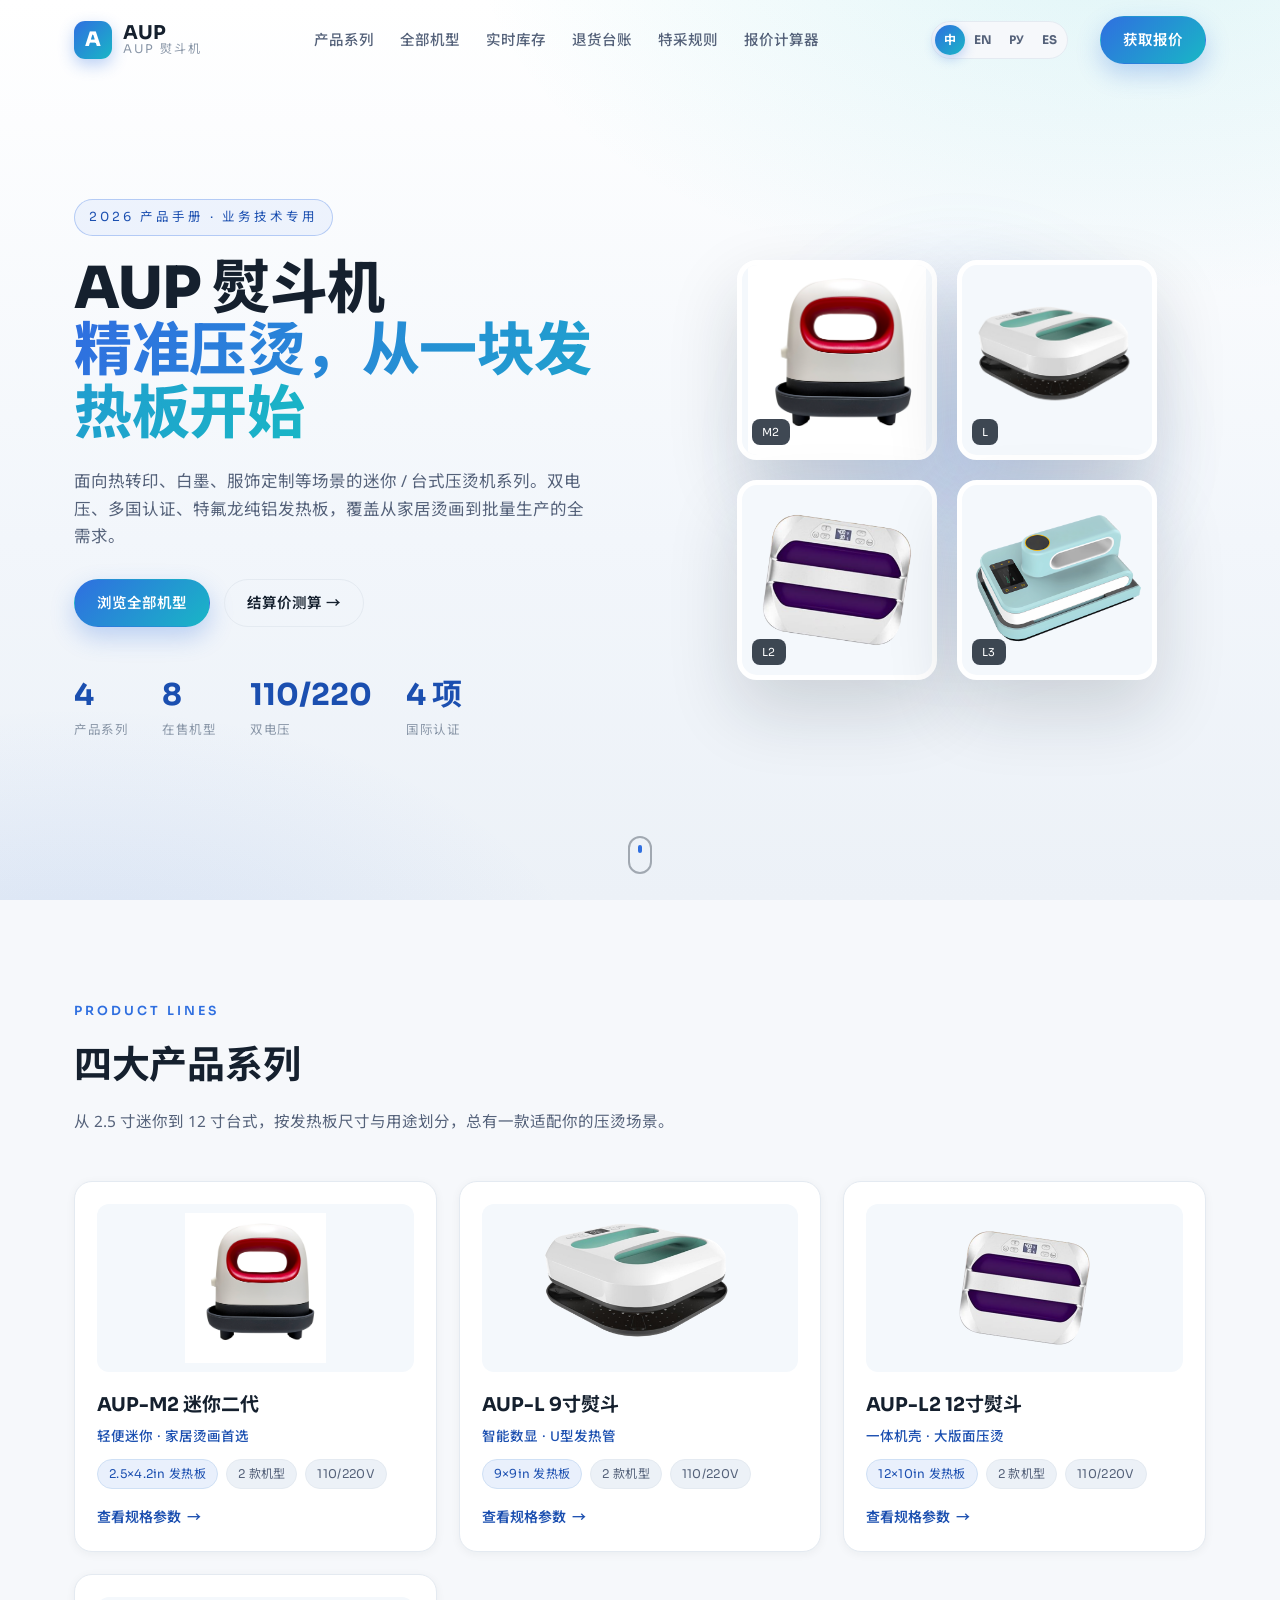
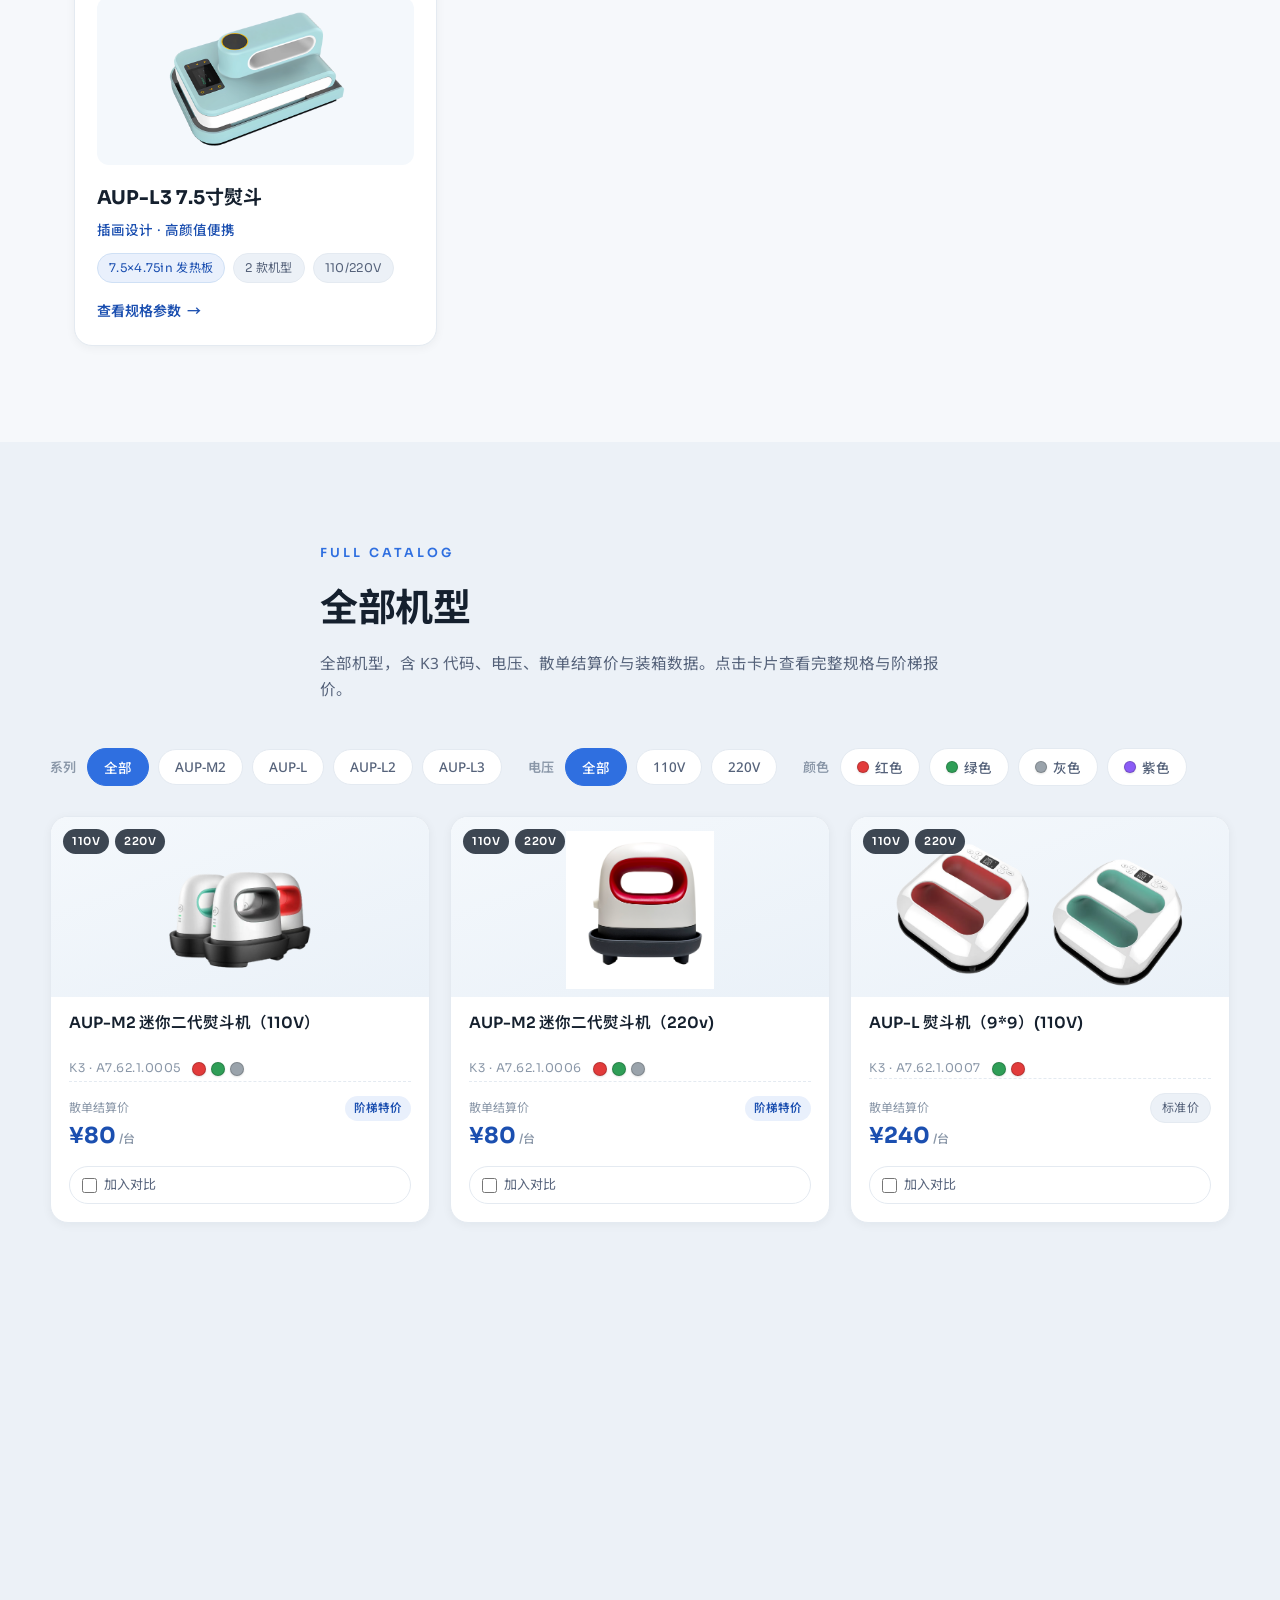
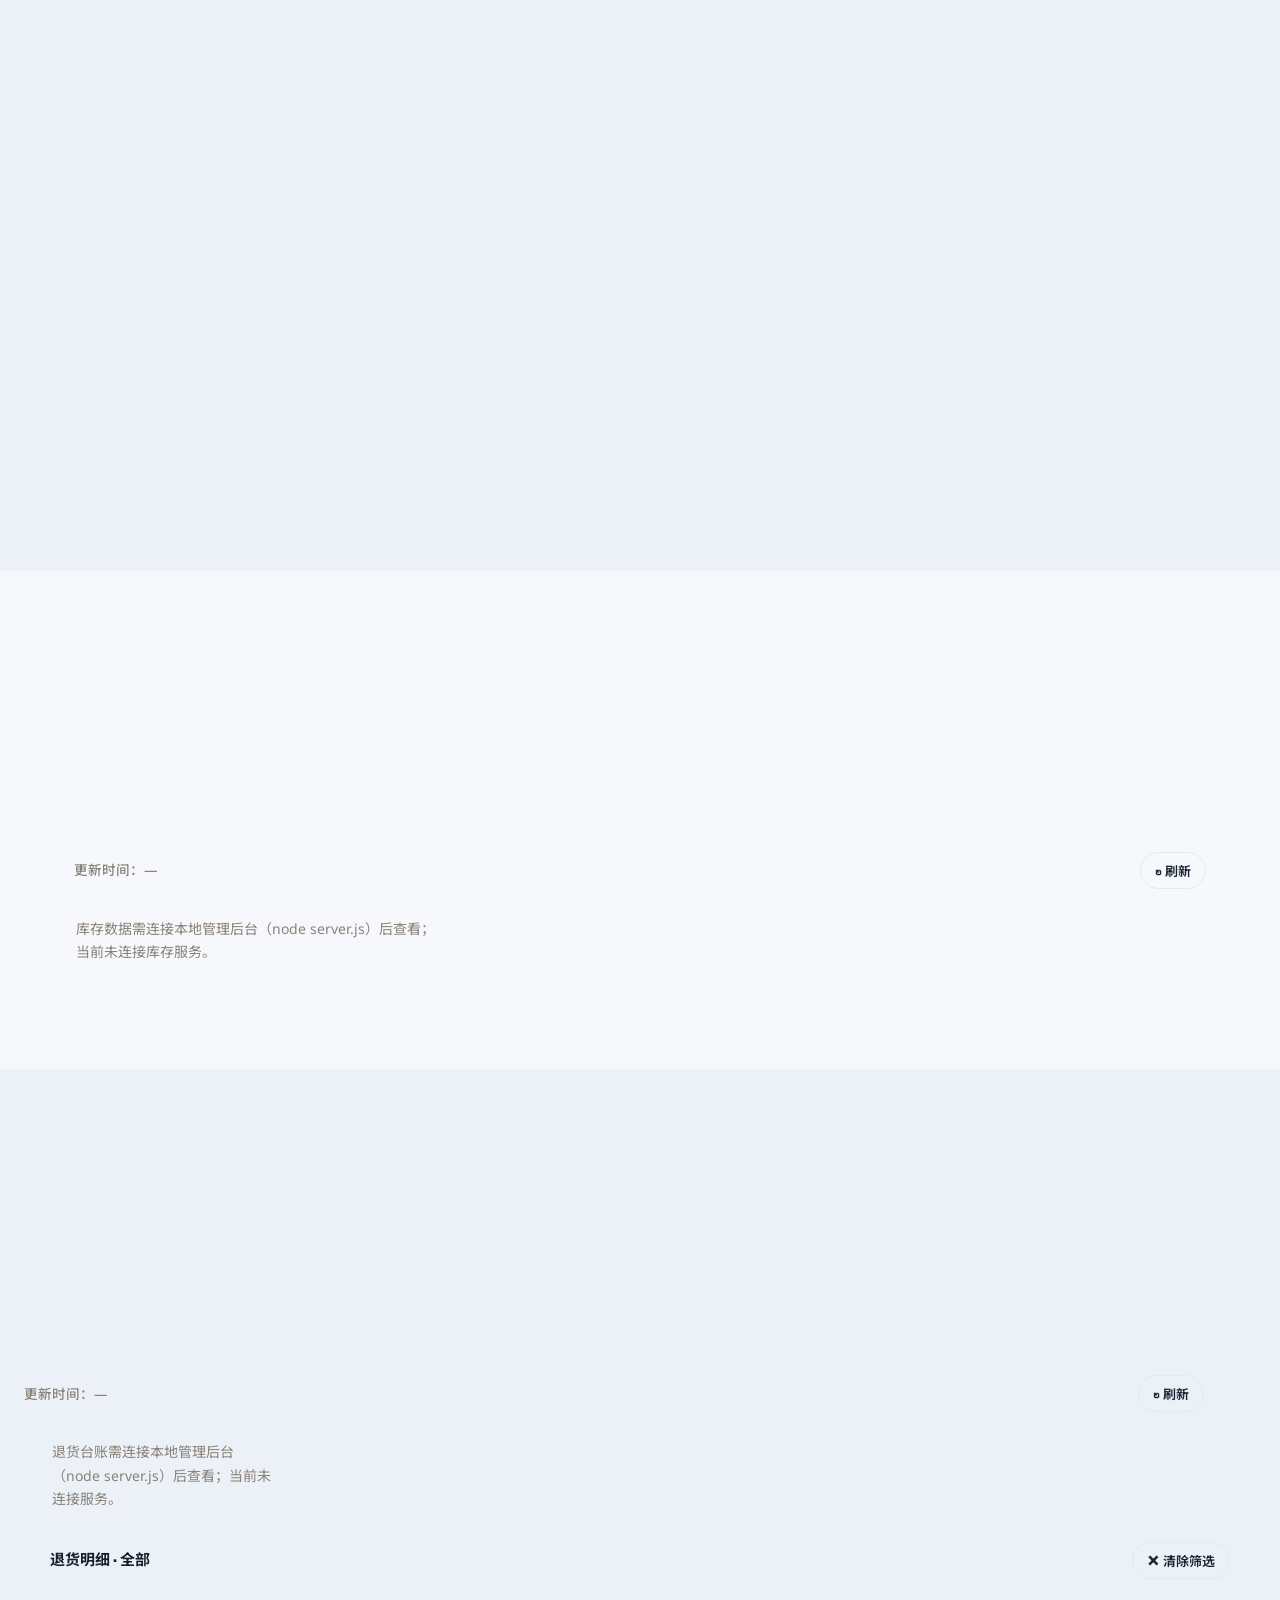
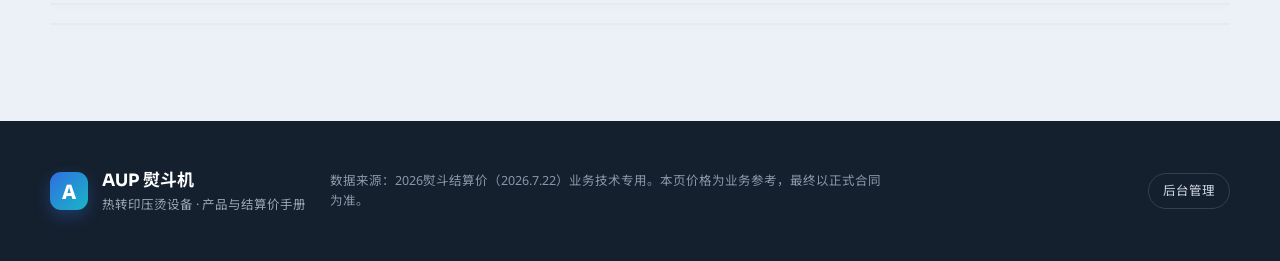
==== commit ee9ca5c1: "deploy index.html" ====
--- a/index.html
+++ b/index.html
@@ -181,7 +181,7 @@
   </div>
 
   <script src="assets/js/data.js?v=20260808"></script>
-  <script src="assets/js/i18n.js?v=20260808"></script>
-  <script src="assets/js/app.js?v=20260808"></script>
+  <script src="assets/js/i18n.js?v=20260808b"></script>
+  <script src="assets/js/app.js?v=20260808b"></script>
 </body>
 </html>
--- a/assets/css/style.css
+++ b/assets/css/style.css
@@ -528,6 +528,77 @@
 .returns-table td:not(:first-child):not(.num) { font-family: var(--font-display, Sora, "Noto Sans SC", sans-serif); font-weight: 700; }
 .mini-tag { font-size: 11px; font-weight: 600; color: #fff; background: var(--accent, #2F6FE0); padding: 2px 8px; border-radius: 999px; margin-left: 4px; }
 
+/* ===== 机型对比：首页卡片勾选 + 浮动对比栏 ===== */
+.cmp-check {
+  display: inline-flex;
+  align-items: center;
+  gap: 7px;
+  margin-top: 12px;
+  padding: 7px 12px;
+  border: 1px solid var(--line);
+  border-radius: 999px;
+  font-size: 13px;
+  color: var(--ink-soft);
+  cursor: pointer;
+  user-select: none;
+  transition: border-color .15s ease, background .15s ease, color .15s ease;
+}
+.cmp-check input { width: 15px; height: 15px; accent-color: var(--accent); cursor: pointer; }
+.cmp-check:hover { border-color: var(--accent); }
+.cmp-check.checked {
+  background: rgba(47, 111, 224, 0.08);
+  border-color: var(--accent);
+  color: var(--accent-ink);
+  font-weight: 600;
+}
+
+.compare-bar {
+  position: fixed;
+  left: 50%;
+  bottom: 22px;
+  transform: translateX(-50%);
+  z-index: 200;
+  width: min(960px, calc(100% - 32px));
+  background: rgba(255, 255, 255, 0.96);
+  backdrop-filter: blur(10px);
+  border: 1px solid var(--line);
+  border-radius: 16px;
+  box-shadow: 0 18px 48px rgba(21, 32, 46, 0.18);
+  padding: 12px 16px;
+}
+.compare-bar-inner { display: flex; align-items: center; gap: 14px; position: relative; flex-wrap: wrap; }
+.cb-toast {
+  position: absolute;
+  top: -44px; left: 0; right: 0;
+  background: var(--danger); color: #fff;
+  font-size: 13px; text-align: center;
+  padding: 8px 12px; border-radius: 10px;
+  animation: cbpop .2s ease;
+}
+@keyframes cbpop { from { opacity: 0; transform: translateY(6px); } to { opacity: 1; transform: none; } }
+.cb-info { font-size: 14px; color: var(--ink-soft); white-space: nowrap; }
+.cb-info b { color: var(--accent); font-size: 17px; }
+.cb-chips { display: flex; gap: 8px; flex: 1; overflow-x: auto; padding: 2px; }
+.cb-chip {
+  display: inline-flex; align-items: center; gap: 6px;
+  background: var(--bg-alt); border: 1px solid var(--line);
+  border-radius: 999px; padding: 5px 6px 5px 12px;
+  font-size: 13px; color: var(--ink); white-space: nowrap;
+}
+.cb-chip-x {
+  border: none; background: var(--ink-faint); color: #fff;
+  width: 18px; height: 18px; border-radius: 50%;
+  font-size: 11px; line-height: 1; cursor: pointer;
+}
+.cb-chip-x:hover { background: var(--danger); }
+.cb-actions { display: flex; gap: 8px; }
+
+@media (max-width: 760px) {
+  .compare-bar { bottom: 12px; padding: 10px 12px; }
+  .cb-info { font-size: 13px; }
+  .cb-actions .btn { padding: 8px 12px; font-size: 13px; }
+}
+
 /* ---------- 机型详情页 ---------- */
 .detail-page { max-width: 1080px; margin: 0 auto; padding: 40px 24px 64px; }
 .back-link { display: inline-block; margin-bottom: 22px; color: var(--accent-ink, #1B4FB0); font-weight: 600; text-decoration: none; }
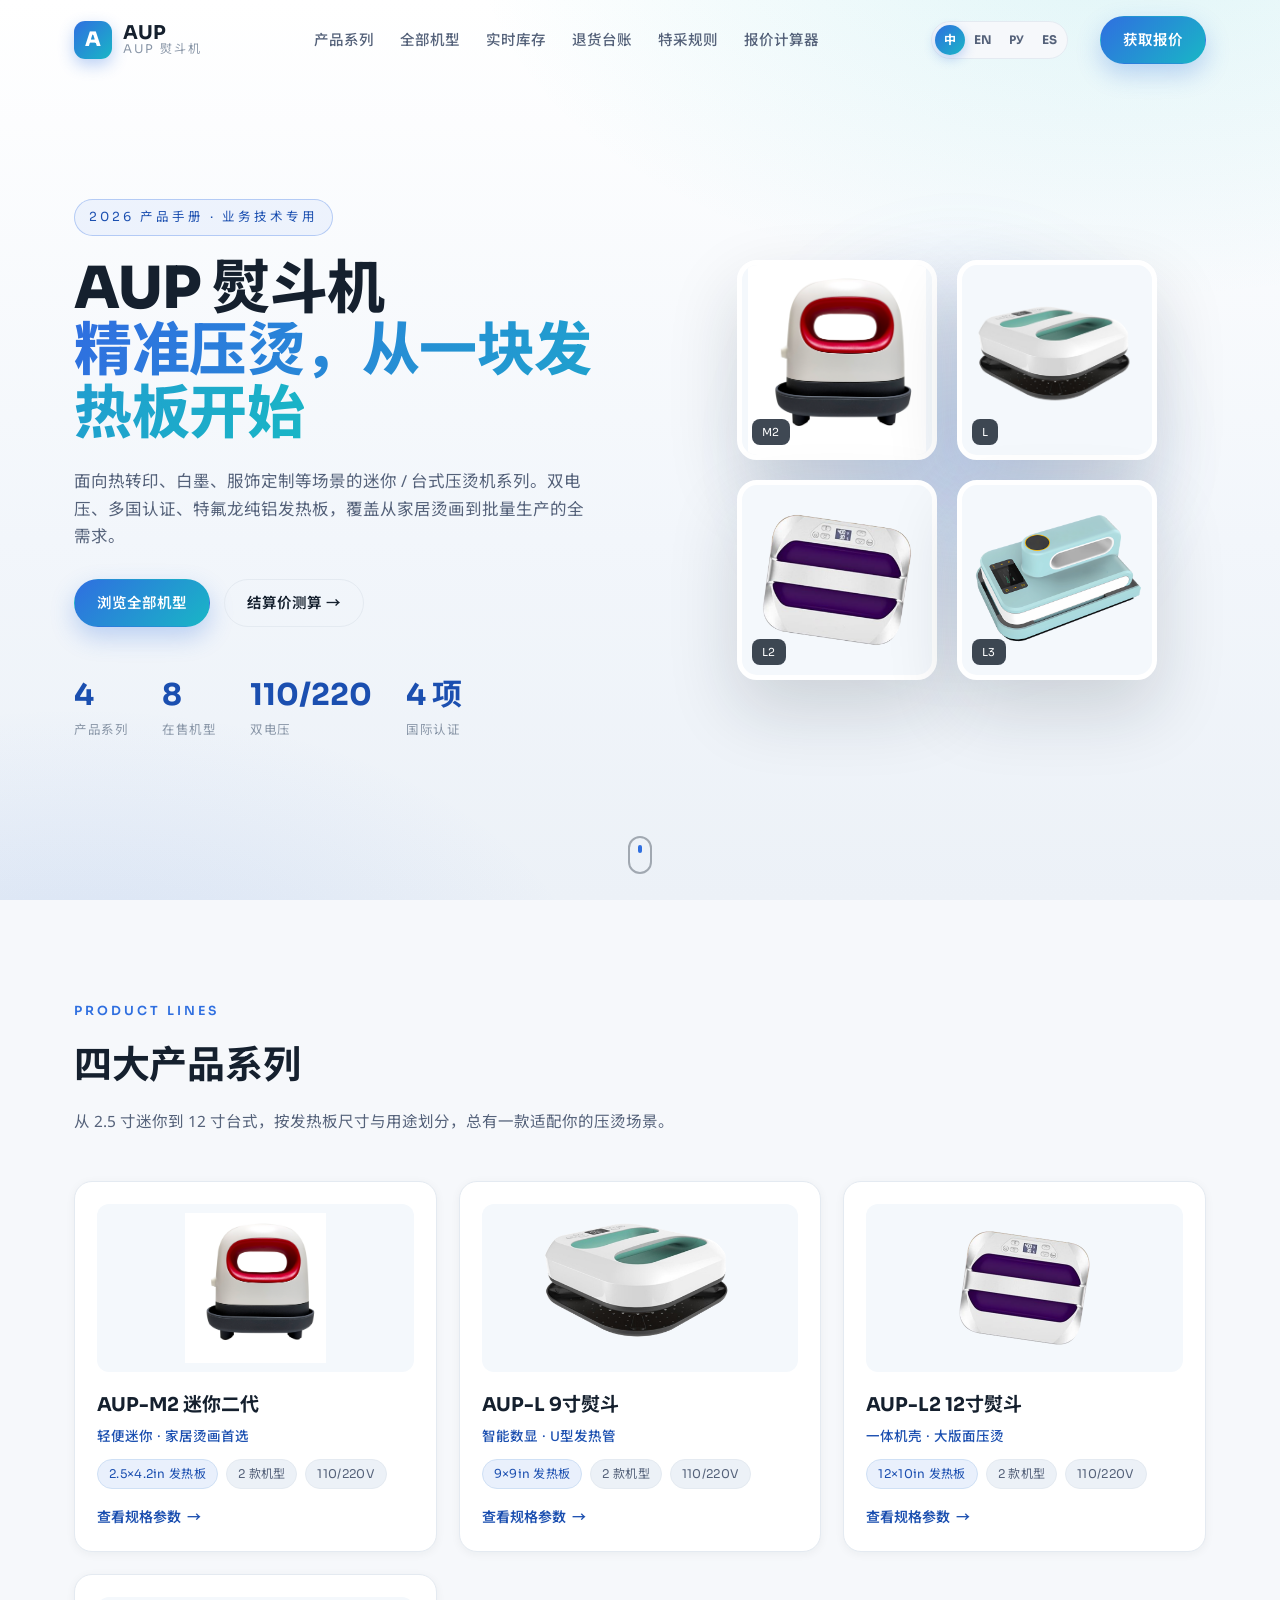
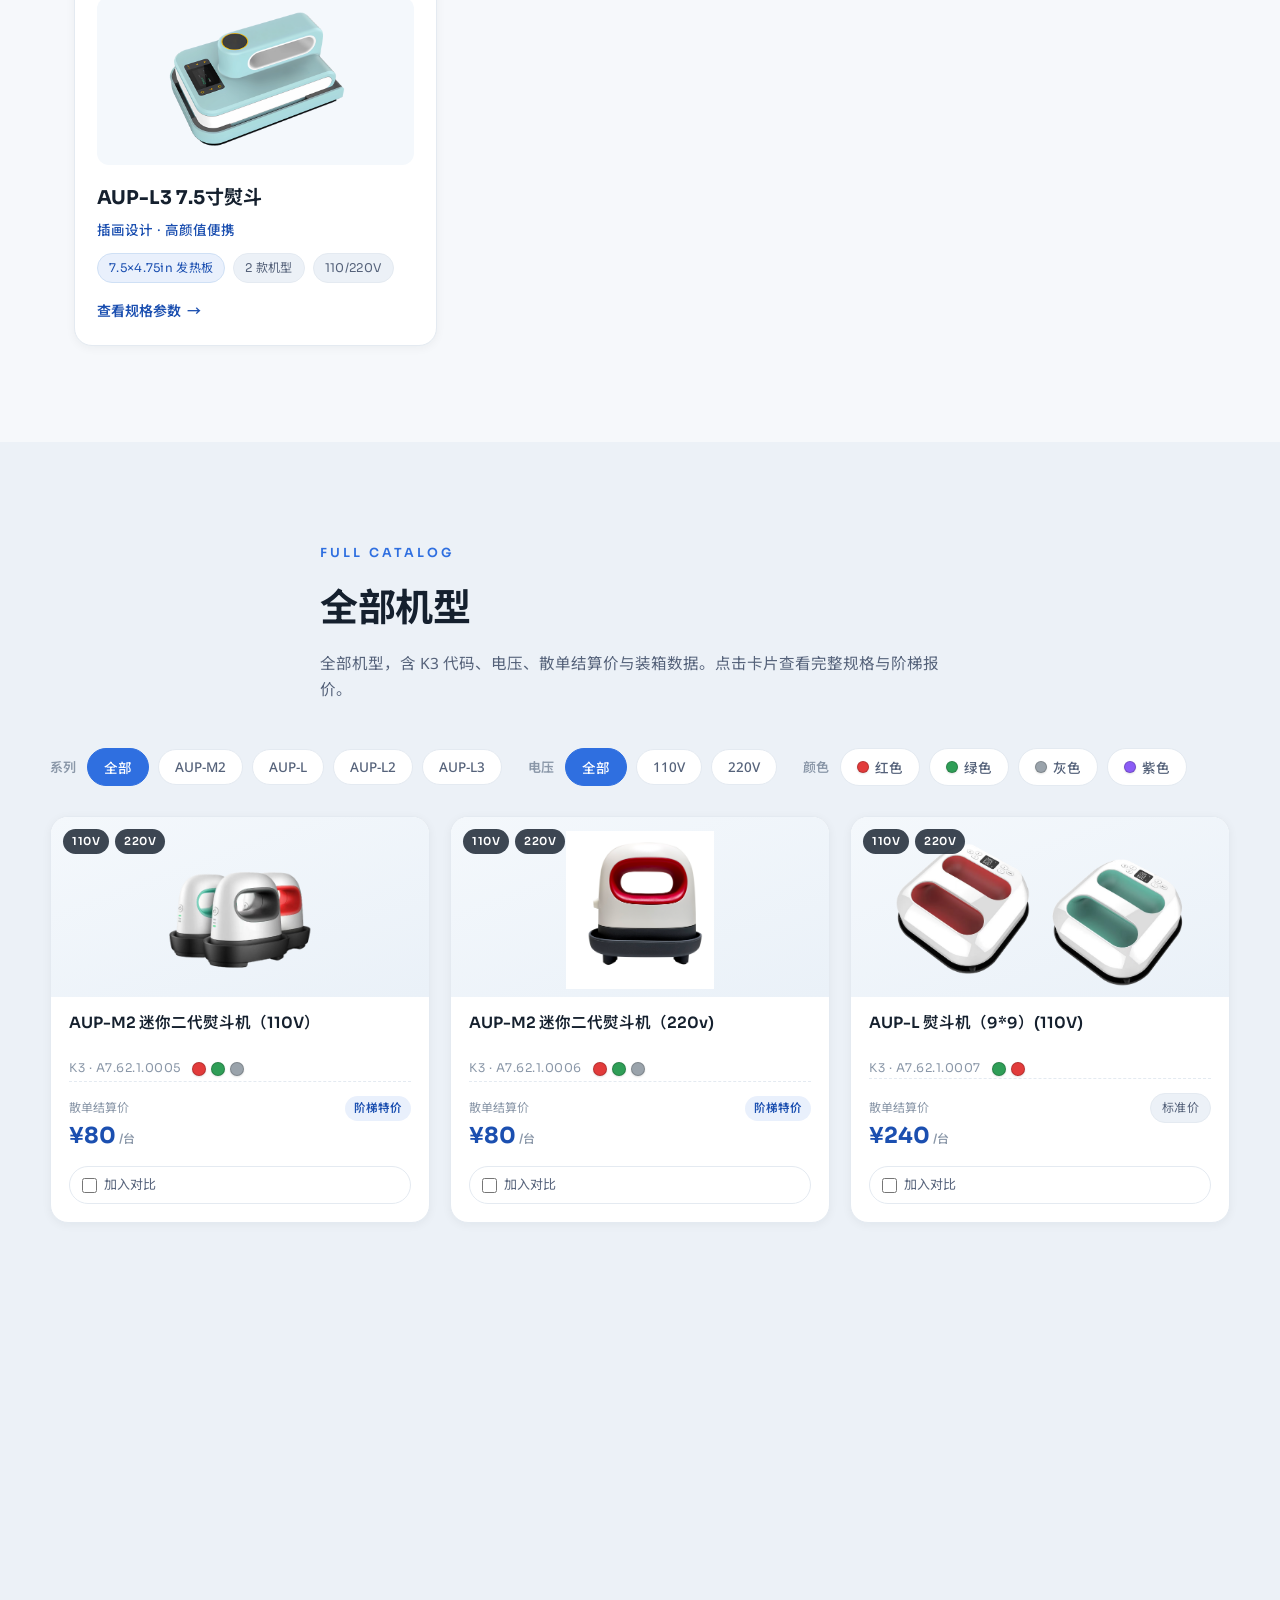
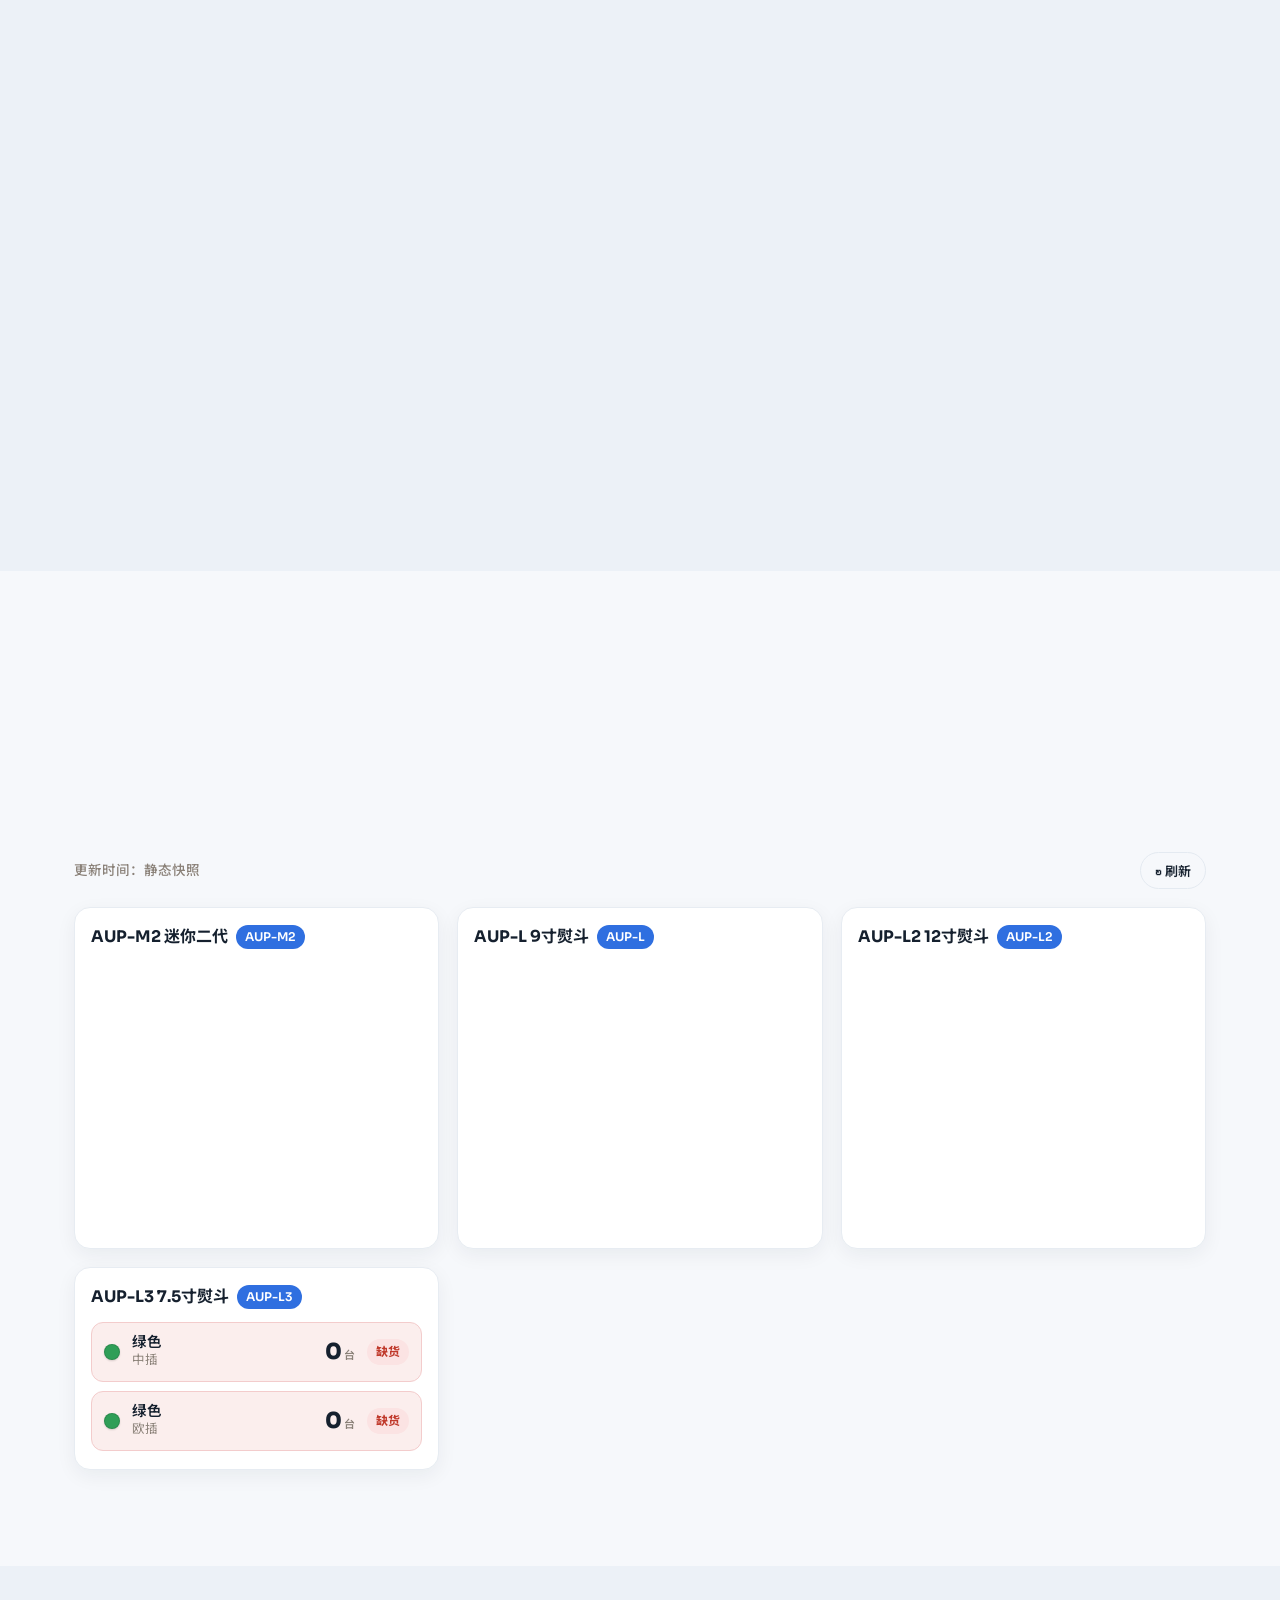
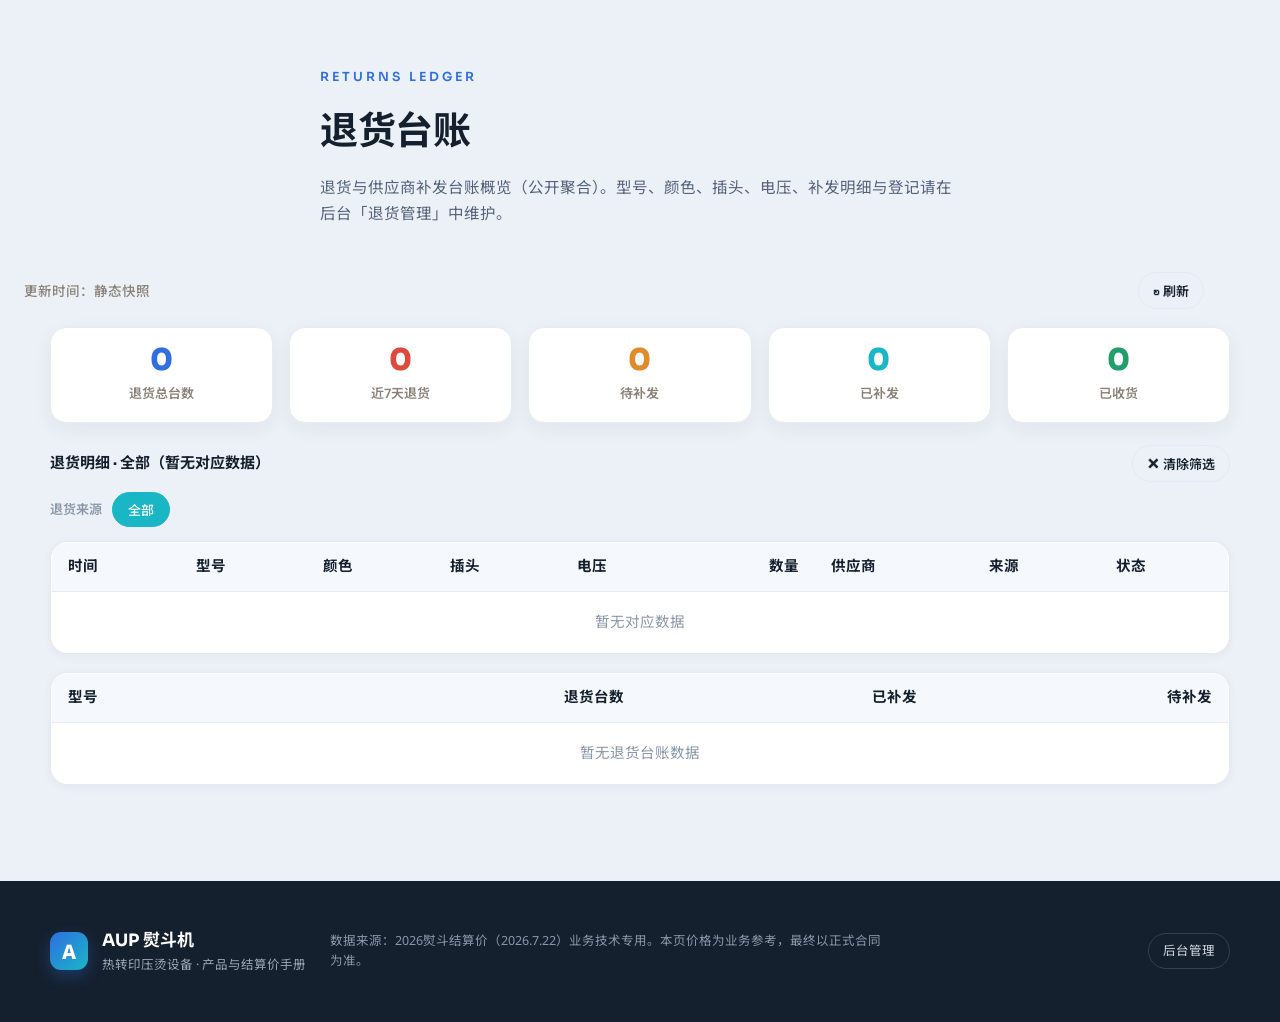
==== commit c65db13e: "deploy index.html" ====
--- a/index.html
+++ b/index.html
@@ -11,6 +11,8 @@
   <link rel="stylesheet" href="assets/css/style.css?v=20260808" />
 </head>
 <body>
+  <!-- 网站访问密码门（auplex2026） -->
+  <script src="assets/js/site-gate.js?v=20260812b"></script>
   <!-- progress bar -->
   <div class="scroll-progress" id="scrollProgress"></div>
 
@@ -164,24 +166,8 @@
 
   <!-- 机型详情已迁至 product-detail.html（点击产品卡片跳转） -->
 
-  <!-- 登录墙（加密数据需密码解密；默认隐藏，仅在加密模式下由 app.js 显示） -->
-  <div class="gate" id="gate" hidden>
-    <form class="gate-card" id="gateForm" autocomplete="on">
-      <div class="gate-badge" data-i18n="gate_badge">AUP · 内部资料</div>
-      <h1 class="gate-title" data-i18n="gate_title">登录访问</h1>
-      <p class="gate-sub" data-i18n="gate_sub">本站点为保密内容，请输入账号密码</p>
-      <p class="gate-err" id="gateErr" data-i18n="gate_err">账号或密码错误，请重试</p>
-      <label class="gate-label" for="gateUser" data-i18n="gate_user">账号</label>
-      <input class="gate-input" id="gateUser" name="user" type="text" autocomplete="username" placeholder="请输入账号" data-i18n-attr="placeholder:gate_user_placeholder" required />
-      <label class="gate-label" for="gatePass" data-i18n="gate_pass">密码</label>
-      <input class="gate-input" id="gatePass" name="pass" type="password" autocomplete="current-password" placeholder="请输入密码" data-i18n-attr="placeholder:gate_pass_placeholder" required />
-      <button class="gate-btn" type="submit" data-i18n="gate_btn">登 录</button>
-      <p class="gate-status" id="gateStatus" data-i18n="gate_status">正在解密…</p>
-    </form>
-  </div>
-
   <script src="assets/js/data.js?v=20260808"></script>
   <script src="assets/js/i18n.js?v=20260808b"></script>
-  <script src="assets/js/app.js?v=20260808b"></script>
+  <script src="assets/js/app.js?v=20260812b"></script>
 </body>
 </html>
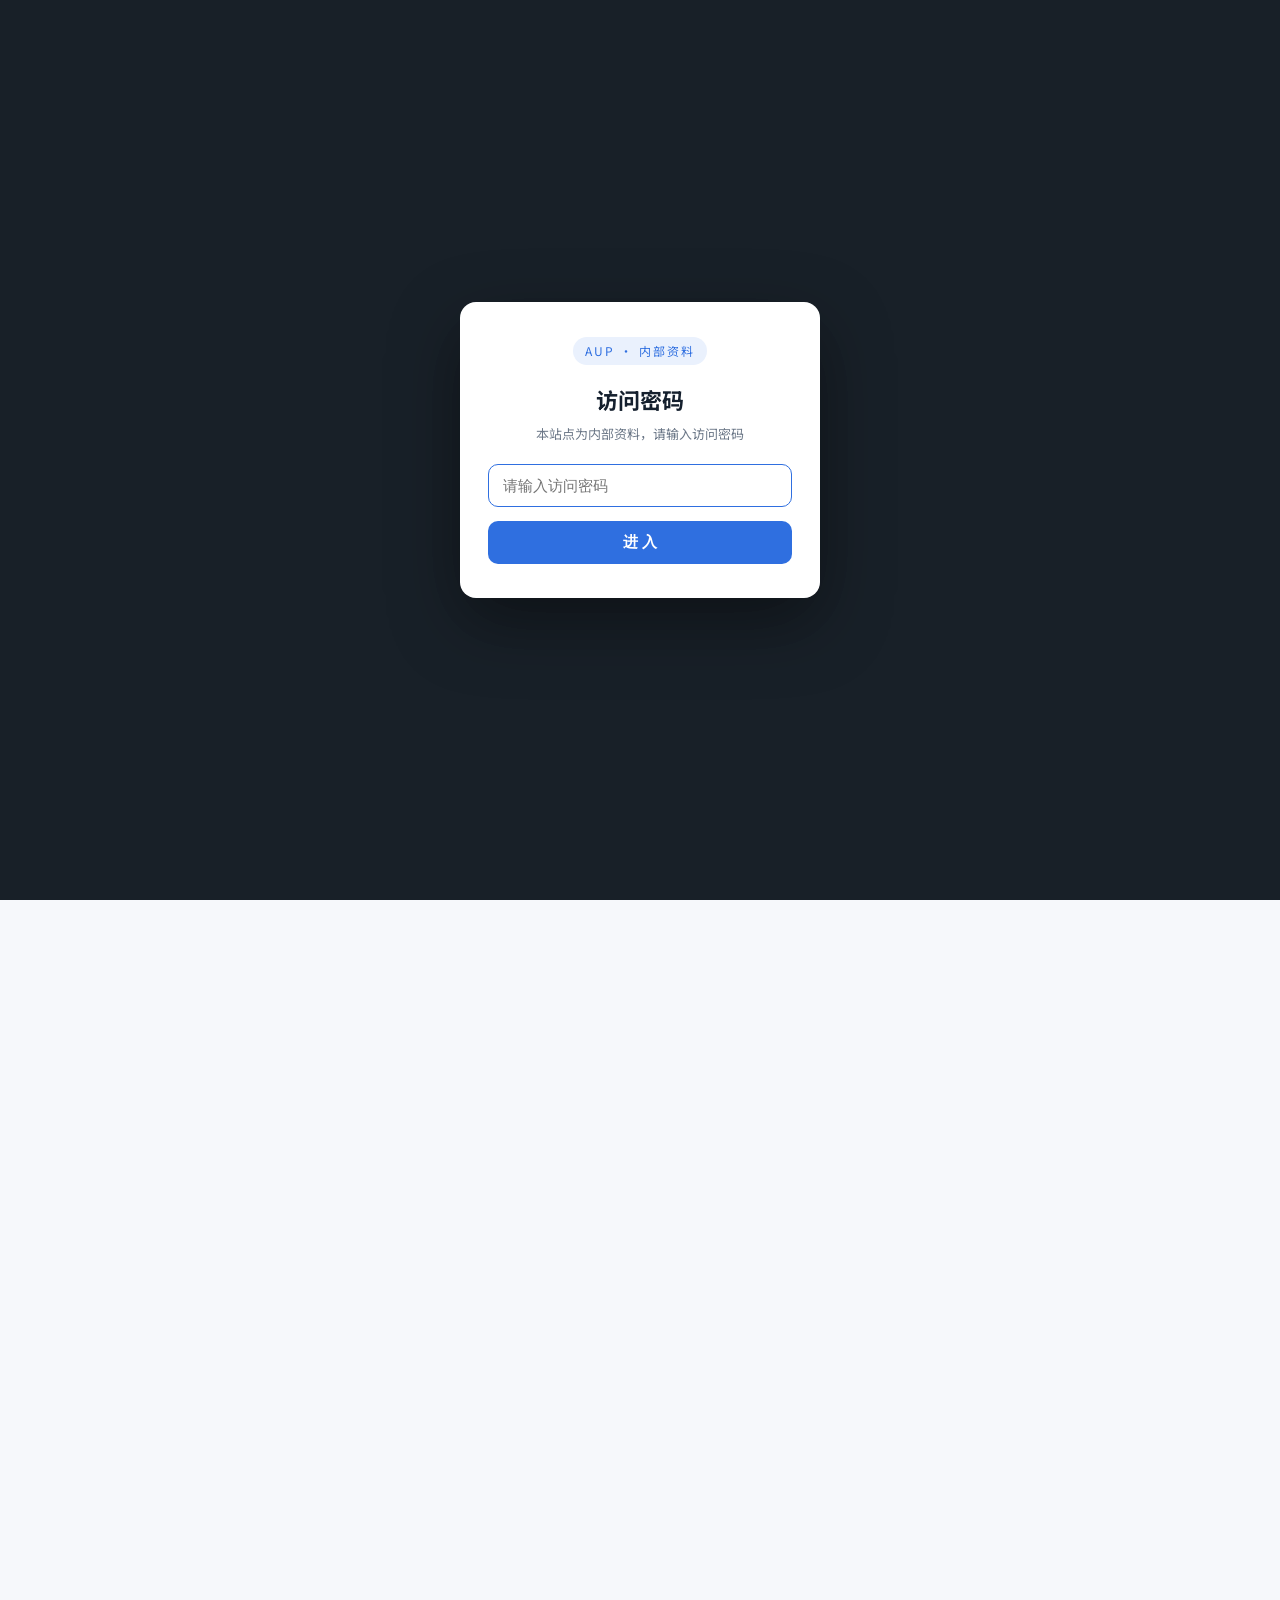
==== commit b538a81d: "deploy index.html" ====
--- a/index.html
+++ b/index.html
@@ -27,7 +27,6 @@
       <a href="#families" data-i18n="nav_products">产品系列</a>
       <a href="#catalog" data-i18n="nav_catalog">全部机型</a>
       <a href="#stock" data-i18n="nav_stock">实时库存</a>
-      <a href="#returns" data-i18n="nav_returns">退货台账</a>
       <a href="rules.html" data-i18n="nav_rules">特采规则</a>
       <a href="calc.html" data-i18n="nav_calc">报价计算器</a>
     </nav>
@@ -108,34 +107,6 @@
     <p class="stock-note" id="stockNote" hidden></p>
   </section>
 
-  <!-- RETURNS -->
-  <section class="section section-alt" id="returns">
-    <div class="section-head">
-      <span class="kicker">RETURNS LEDGER</span>
-      <h2 data-i18n="returns_h2">退货台账</h2>
-      <p data-i18n="returns_p">退货与供应商补发台账概览（公开聚合）。型号、颜色、插头、电压、补发明细与登记请在后台「退货管理」中维护。</p>
-    </div>
-    <div class="stock-bar">
-      <span class="stock-updated" id="returnsUpdated" data-i18n-attr="data-prefix:stock_updated_prefix">更新时间：加载中…</span>
-      <button class="btn btn-ghost sm" id="returnsRefresh" type="button" data-i18n="returns_refresh">↻ 刷新</button>
-    </div>
-    <div class="ov-grid" id="returnsOverview"></div>
-    <div class="detail-block">
-      <div class="detail-head">
-        <span id="detailTitle" data-i18n="returns_detail_all">退货明细 · 全部</span>
-        <button class="btn btn-ghost sm" id="detailClear" type="button" hidden data-i18n="returns_clear">✕ 清除筛选</button>
-      </div>
-      <div class="src-filter" id="returnsSourceFilter"></div>
-      <div class="table-wrap">
-        <table class="returns-table" id="returnsDetailTable"></table>
-      </div>
-    </div>
-    <div class="table-wrap" style="margin-top:18px">
-      <table class="returns-table" id="returnsModelTable"></table>
-    </div>
-    <p class="stock-note" id="returnsNote" hidden></p>
-  </section>
-
   <!-- FOOTER -->
   <footer class="footer">
     <div class="footer-inner">
@@ -168,6 +139,6 @@
 
   <script src="assets/js/data.js?v=20260808"></script>
   <script src="assets/js/i18n.js?v=20260808b"></script>
-  <script src="assets/js/app.js?v=20260812b"></script>
+  <script src="assets/js/app.js?v=20260812c"></script>
 </body>
 </html>
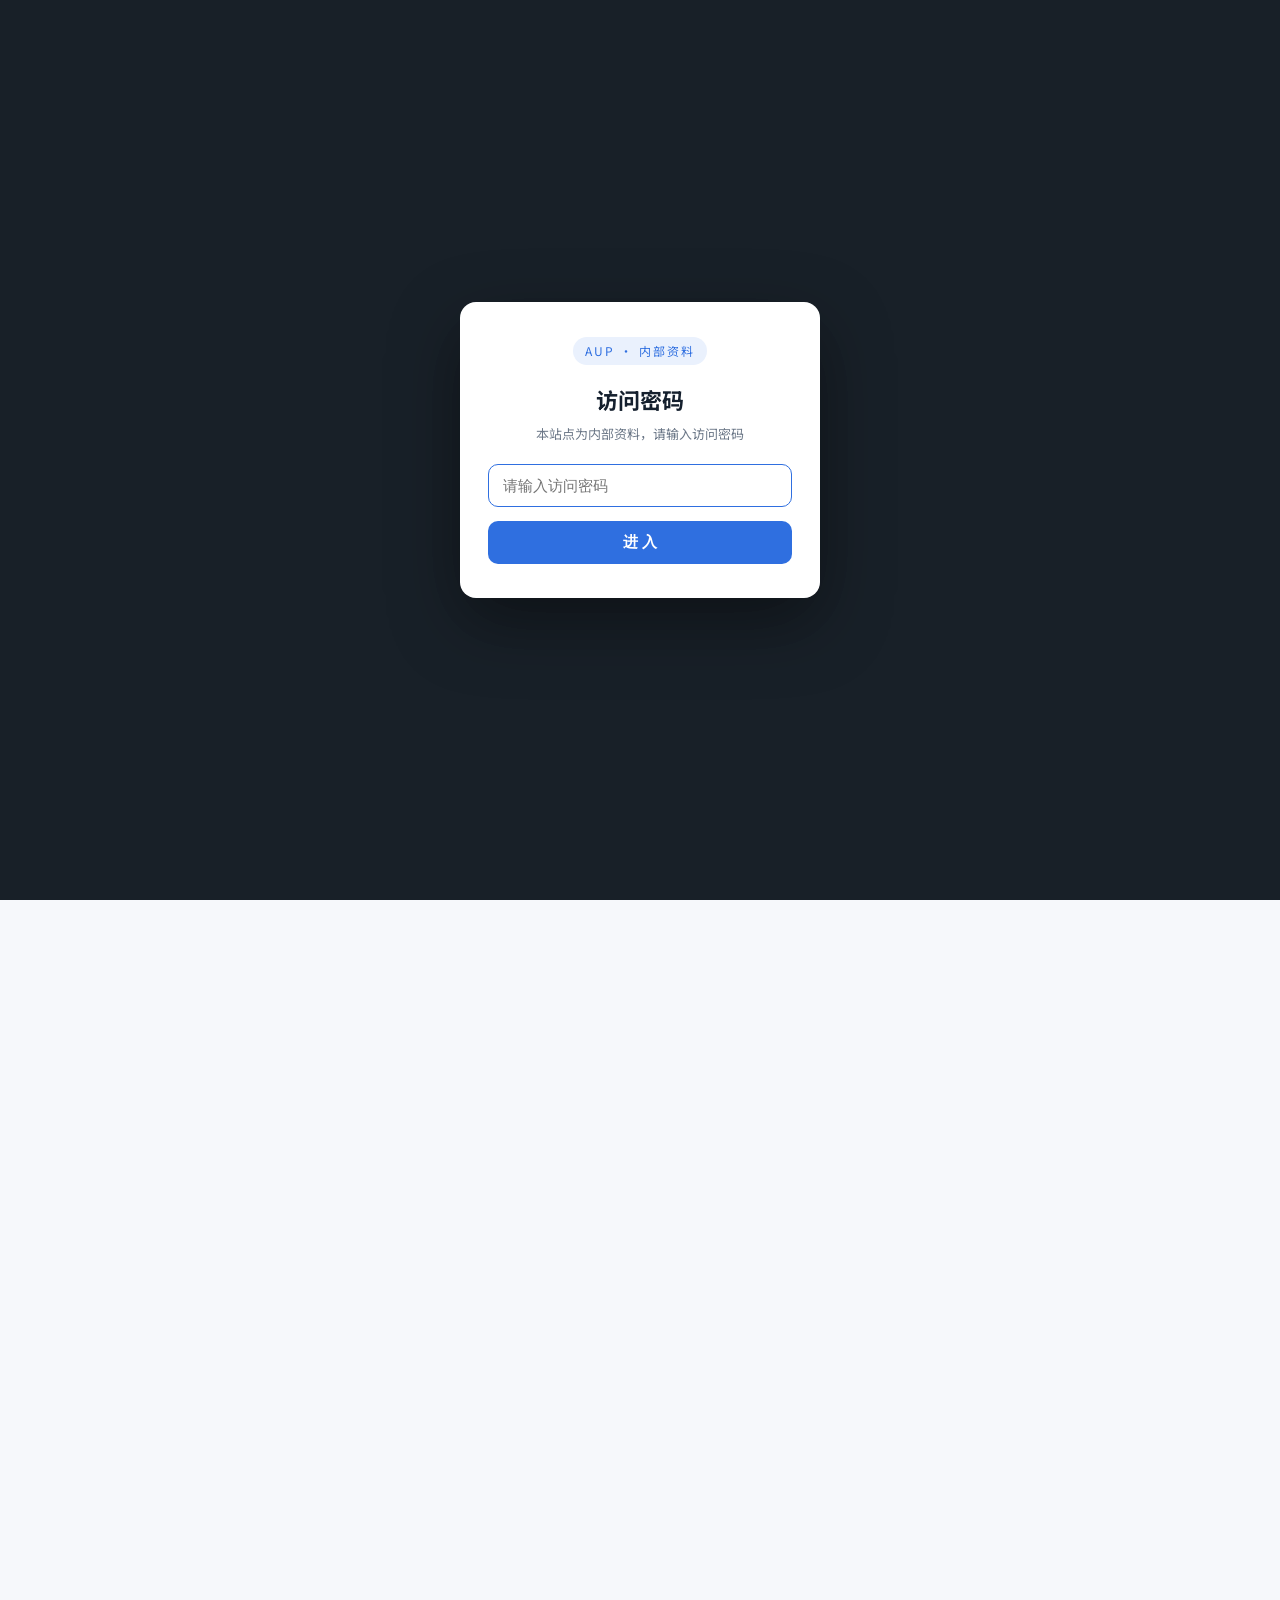
==== commit 8a737abe: "deploy index.html" ====
--- a/index.html
+++ b/index.html
@@ -1,144 +1,128 @@
-<!DOCTYPE html>
-<html lang="zh-CN">
-<head>
-  <meta charset="UTF-8" />
-  <meta name="viewport" content="width=device-width, initial-scale=1.0" />
-  <title>AUP 熨斗机 · 2026 产品与结算价手册</title>
-  <meta name="description" content="AUP 系列熨斗机（热转印压烫机）产品展示、技术规格与 2026 结算价查询。" data-i18n-attr="content:meta_description" />
-  <link rel="preconnect" href="https://fonts.googleapis.com" />
-  <link rel="preconnect" href="https://fonts.gstatic.com" crossorigin />
-  <link href="https://fonts.googleapis.com/css2?family=Sora:wght@400;500;600;700;800&family=Noto+Sans:wght@300;400;500;600;700;800&family=Noto+Sans+SC:wght@300;400;500;700;900&display=swap" rel="stylesheet" />
-  <link rel="stylesheet" href="assets/css/style.css?v=20260808" />
-</head>
-<body>
-  <!-- 网站访问密码门（auplex2026） -->
-  <script src="assets/js/site-gate.js?v=20260812b"></script>
-  <!-- progress bar -->
-  <div class="scroll-progress" id="scrollProgress"></div>
-
-  <!-- NAV -->
-  <header class="nav" id="nav">
-    <div class="nav-inner">
-      <a class="brand" href="#top" aria-label="AUP 首页" data-i18n-attr="aria-label:aria_brand_home">
-        <span class="brand-mark">A</span>
-        <span class="brand-text">AUP<i data-i18n="hero_brand">熨斗机</i></span>
-      </a>
-    <nav class="nav-links" id="navLinks">
-      <a href="#families" data-i18n="nav_products">产品系列</a>
-      <a href="#catalog" data-i18n="nav_catalog">全部机型</a>
-      <a href="#stock" data-i18n="nav_stock">实时库存</a>
-      <a href="rules.html" data-i18n="nav_rules">特采规则</a>
-      <a href="calc.html" data-i18n="nav_calc">报价计算器</a>
-    </nav>
-    <div class="lang-switch" id="langSwitch"></div>
-    <a href="calc.html" class="btn btn-primary nav-cta" data-i18n="nav_cta">获取报价</a>
-      <button class="nav-toggle" id="navToggle" aria-label="菜单" data-i18n-attr="aria-label:aria_menu">
-        <span></span><span></span><span></span>
-      </button>
-    </div>
-  </header>
-
-  <!-- HERO -->
-  <section class="hero" id="top">
-    <div class="hero-bg" aria-hidden="true"></div>
-    <div class="hero-glow" aria-hidden="true"></div>
-    <div class="hero-grid">
-      <div class="hero-copy">
-        <span class="eyebrow" data-i18n="hero_eyebrow">2026 产品手册 · 业务技术专用</span>
-        <h1 class="hero-title"><span data-i18n="hero_brand">AUP 熨斗机</span><br/><span class="accent" data-i18n="hero_title_accent">精准压烫，从一块发热板开始</span></h1>
-        <p class="hero-sub" data-i18n="hero_sub">面向热转印、白墨、服饰定制等场景的迷你 / 台式压烫机系列。双电压、多国认证、特氟龙纯铝发热板，覆盖从家居烫画到批量生产的全需求。</p>
-        <div class="hero-actions">
-          <a href="#catalog" class="btn btn-primary" data-i18n="hero_btn_catalog">浏览全部机型</a>
-          <a href="calc.html" class="btn btn-ghost" data-i18n="hero_btn_calc">结算价测算 →</a>
-        </div>
-        <ul class="hero-stats">
-          <li><b id="statFam">4</b><span data-i18n="hero_stat_families">产品系列</span></li>
-          <li><b id="statSku">11</b><span data-i18n="hero_stat_sku">在售机型</span></li>
-          <li><b>110/220</b><span data-i18n="hero_stat_volt">双电压</span></li>
-          <li><b data-i18n="hero_stat_cert_value">4 项</b><span data-i18n="hero_stat_cert">国际认证</span></li>
-        </ul>
-      </div>
-      <div class="hero-visual">
-        <div class="hero-orbit" id="heroOrbit" aria-hidden="true"></div>
-      </div>
-    </div>
-    <a href="#families" class="scroll-hint" aria-label="向下滚动" data-i18n-attr="aria-label:aria_scroll_down">
-      <span></span>
-    </a>
-  </section>
-
-  <!-- FAMILIES -->
-  <section class="section" id="families">
-    <div class="section-head">
-      <span class="kicker">PRODUCT LINES</span>
-      <h2 data-i18n="fam_h2">四大产品系列</h2>
-      <p data-i18n="fam_p">从 2.5 寸迷你到 12 寸台式，按发热板尺寸与用途划分，总有一款适配你的压烫场景。</p>
-    </div>
-    <div class="family-grid" id="familyGrid"></div>
-  </section>
-
-  <!-- CATALOG -->
-  <section class="section section-alt" id="catalog">
-    <div class="section-head">
-      <span class="kicker">FULL CATALOG</span>
-      <h2 data-i18n="cat_h2">全部机型</h2>
-      <p data-i18n="cat_p">全部机型，含 K3 代码、电压、散单结算价与装箱数据。点击卡片查看完整规格与阶梯报价。</p>
-    </div>
-      <div class="filters" id="filters">
-        <div class="filter-group" id="filterFamily"></div>
-        <div class="filter-group" id="filterVoltage"></div>
-        <div class="filter-group" id="filterColor"></div>
-      </div>
-    <div class="catalog-grid" id="catalogGrid"></div>
-  </section>
-
-  <!-- STOCK -->
-  <section class="section" id="stock">
-    <div class="section-head">
-      <span class="kicker">LIVE STOCK</span>
-      <h2 data-i18n="stock_h2">实时库存</h2>
-      <p data-i18n="stock_p">常备库存实时查询。数据由后台更新，下方显示最近更新时间。</p>
-    </div>
-    <div class="stock-bar">
-      <span class="stock-updated" id="stockUpdated" data-i18n-attr="data-prefix:stock_updated_prefix">更新时间：加载中…</span>
-      <button class="btn btn-ghost sm" id="stockRefresh" type="button" data-i18n="stock_refresh">↻ 刷新</button>
-    </div>
-    <div class="stock-grid" id="stockGrid"></div>
-    <p class="stock-note" id="stockNote" hidden></p>
-  </section>
-
-  <!-- FOOTER -->
-  <footer class="footer">
-    <div class="footer-inner">
-      <div class="footer-brand">
-        <span class="brand-mark">A</span>
-        <div>
-          <b data-i18n="footer_brand">AUP 熨斗机</b>
-          <p data-i18n="footer_sub">热转印压烫设备 · 产品与结算价手册</p>
-        </div>
-      </div>
-      <p class="footer-src" data-i18n="footer_src">数据来源：2026熨斗结算价（2026.7.22）业务技术专用。本页价格为业务参考，最终以正式合同为准。</p>
-      <a class="footer-admin" href="admin.html" title="后台管理" data-i18n="footer_admin" data-i18n-attr="title:admin_title">后台管理</a>
-    </div>
-  </footer>
-
-  <!-- 机型对比浮动栏 -->
-  <div class="compare-bar" id="compareBar" hidden>
-    <div class="compare-bar-inner">
-      <div class="cb-toast" id="cbToast" hidden></div>
-      <div class="cb-info"><b id="cbCount">0</b> <span data-i18n="compare_bar">机型对比</span></div>
-      <div class="cb-chips" id="cbChips"></div>
-      <div class="cb-actions">
-        <button class="btn btn-ghost sm" id="cbClear" type="button" data-i18n="compare_clear">清空</button>
-        <a class="btn btn-primary sm" id="cbGo" href="compare.html" data-i18n="compare_go">去对比</a>
-      </div>
-    </div>
-  </div>
-
-  <!-- 机型详情已迁至 product-detail.html（点击产品卡片跳转） -->
-
-  <script src="assets/js/data.js?v=20260808"></script>
-  <script src="assets/js/i18n.js?v=20260808b"></script>
-  <script src="assets/js/app.js?v=20260812c"></script>
-</body>
-</html>
+<!DOCTYPE html>
+<html lang="zh-CN">
+<head>
+  <meta charset="UTF-8" />
+  <meta name="viewport" content="width=device-width, initial-scale=1.0" />
+  <title>AUP 熨斗机 · 2026 产品与结算价手册</title>
+  <meta name="description" content="AUP 系列熨斗机（热转印压烫机）产品展示、技术规格与 2026 结算价查询。" data-i18n-attr="content:meta_description" />
+  <link rel="preconnect" href="https://fonts.googleapis.com" />
+  <link rel="preconnect" href="https://fonts.gstatic.com" crossorigin />
+  <link href="https://fonts.googleapis.com/css2?family=Sora:wght@400;500;600;700;800&family=Noto+Sans:wght@300;400;500;600;700;800&family=Noto+Sans+SC:wght@300;400;500;700;900&display=swap" rel="stylesheet" />
+  <link rel="stylesheet" href="assets/css/style.css?v=20260808" />
+</head>
+<body>
+  <!-- 网站访问密码门（auplex2026） -->
+  <script src="assets/js/site-gate.js?v=20260812b"></script>
+  <!-- progress bar -->
+  <div class="scroll-progress" id="scrollProgress"></div>
+
+  <!-- NAV -->
+  <header class="nav" id="nav">
+    <div class="nav-inner">
+      <a class="brand" href="#top" aria-label="AUP 首页" data-i18n-attr="aria-label:aria_brand_home">
+        <span class="brand-mark">A</span>
+        <span class="brand-text">AUP<i data-i18n="hero_brand">熨斗机</i></span>
+      </a>
+    <nav class="nav-links" id="navLinks">
+      <a href="#families" data-i18n="nav_products">产品系列</a>
+      <a href="#catalog" data-i18n="nav_catalog">全部机型</a>
+      <a href="rules.html" data-i18n="nav_rules">特采规则</a>
+      <a href="calc.html" data-i18n="nav_calc">报价计算器</a>
+    </nav>
+    <div class="lang-switch" id="langSwitch"></div>
+    <a href="calc.html" class="btn btn-primary nav-cta" data-i18n="nav_cta">获取报价</a>
+      <button class="nav-toggle" id="navToggle" aria-label="菜单" data-i18n-attr="aria-label:aria_menu">
+        <span></span><span></span><span></span>
+      </button>
+    </div>
+  </header>
+
+  <!-- HERO -->
+  <section class="hero" id="top">
+    <div class="hero-bg" aria-hidden="true"></div>
+    <div class="hero-glow" aria-hidden="true"></div>
+    <div class="hero-grid">
+      <div class="hero-copy">
+        <span class="eyebrow" data-i18n="hero_eyebrow">2026 产品手册 · 业务技术专用</span>
+        <h1 class="hero-title"><span data-i18n="hero_brand">AUP 熨斗机</span><br/><span class="accent" data-i18n="hero_title_accent">精准压烫，从一块发热板开始</span></h1>
+        <p class="hero-sub" data-i18n="hero_sub">面向热转印、白墨、服饰定制等场景的迷你 / 台式压烫机系列。双电压、多国认证、特氟龙纯铝发热板，覆盖从家居烫画到批量生产的全需求。</p>
+        <div class="hero-actions">
+          <a href="#catalog" class="btn btn-primary" data-i18n="hero_btn_catalog">浏览全部机型</a>
+          <a href="calc.html" class="btn btn-ghost" data-i18n="hero_btn_calc">结算价测算 →</a>
+        </div>
+        <ul class="hero-stats">
+          <li><b id="statFam">4</b><span data-i18n="hero_stat_families">产品系列</span></li>
+          <li><b id="statSku">11</b><span data-i18n="hero_stat_sku">在售机型</span></li>
+          <li><b>110/220</b><span data-i18n="hero_stat_volt">双电压</span></li>
+          <li><b data-i18n="hero_stat_cert_value">4 项</b><span data-i18n="hero_stat_cert">国际认证</span></li>
+        </ul>
+      </div>
+      <div class="hero-visual">
+        <div class="hero-orbit" id="heroOrbit" aria-hidden="true"></div>
+      </div>
+    </div>
+    <a href="#families" class="scroll-hint" aria-label="向下滚动" data-i18n-attr="aria-label:aria_scroll_down">
+      <span></span>
+    </a>
+  </section>
+
+  <!-- FAMILIES -->
+  <section class="section" id="families">
+    <div class="section-head">
+      <span class="kicker">PRODUCT LINES</span>
+      <h2 data-i18n="fam_h2">四大产品系列</h2>
+      <p data-i18n="fam_p">从 2.5 寸迷你到 12 寸台式，按发热板尺寸与用途划分，总有一款适配你的压烫场景。</p>
+    </div>
+    <div class="family-grid" id="familyGrid"></div>
+  </section>
+
+  <!-- CATALOG -->
+  <section class="section section-alt" id="catalog">
+    <div class="section-head">
+      <span class="kicker">FULL CATALOG</span>
+      <h2 data-i18n="cat_h2">全部机型</h2>
+      <p data-i18n="cat_p">全部机型，含 K3 代码、电压、散单结算价与装箱数据。点击卡片查看完整规格与阶梯报价。</p>
+    </div>
+      <div class="filters" id="filters">
+        <div class="filter-group" id="filterFamily"></div>
+        <div class="filter-group" id="filterVoltage"></div>
+        <div class="filter-group" id="filterColor"></div>
+      </div>
+    <div class="catalog-grid" id="catalogGrid"></div>
+  </section>
+
+  <!-- FOOTER -->
+  <footer class="footer">
+    <div class="footer-inner">
+      <div class="footer-brand">
+        <span class="brand-mark">A</span>
+        <div>
+          <b data-i18n="footer_brand">AUP 熨斗机</b>
+          <p data-i18n="footer_sub">热转印压烫设备 · 产品与结算价手册</p>
+        </div>
+      </div>
+      <p class="footer-src" data-i18n="footer_src">数据来源：2026熨斗结算价（2026.7.22）业务技术专用。本页价格为业务参考，最终以正式合同为准。</p>
+      <a class="footer-admin" href="admin.html" title="后台管理" data-i18n="footer_admin" data-i18n-attr="title:admin_title">后台管理</a>
+    </div>
+  </footer>
+
+  <!-- 机型对比浮动栏 -->
+  <div class="compare-bar" id="compareBar" hidden>
+    <div class="compare-bar-inner">
+      <div class="cb-toast" id="cbToast" hidden></div>
+      <div class="cb-info"><b id="cbCount">0</b> <span data-i18n="compare_bar">机型对比</span></div>
+      <div class="cb-chips" id="cbChips"></div>
+      <div class="cb-actions">
+        <button class="btn btn-ghost sm" id="cbClear" type="button" data-i18n="compare_clear">清空</button>
+        <a class="btn btn-primary sm" id="cbGo" href="compare.html" data-i18n="compare_go">去对比</a>
+      </div>
+    </div>
+  </div>
+
+  <!-- 机型详情已迁至 product-detail.html（点击产品卡片跳转） -->
+
+  <script src="assets/js/data.js?v=20260808"></script>
+  <script src="assets/js/i18n.js?v=20260808b"></script>
+  <script src="assets/js/app.js?v=20260820"></script>
+</body>
+</html>
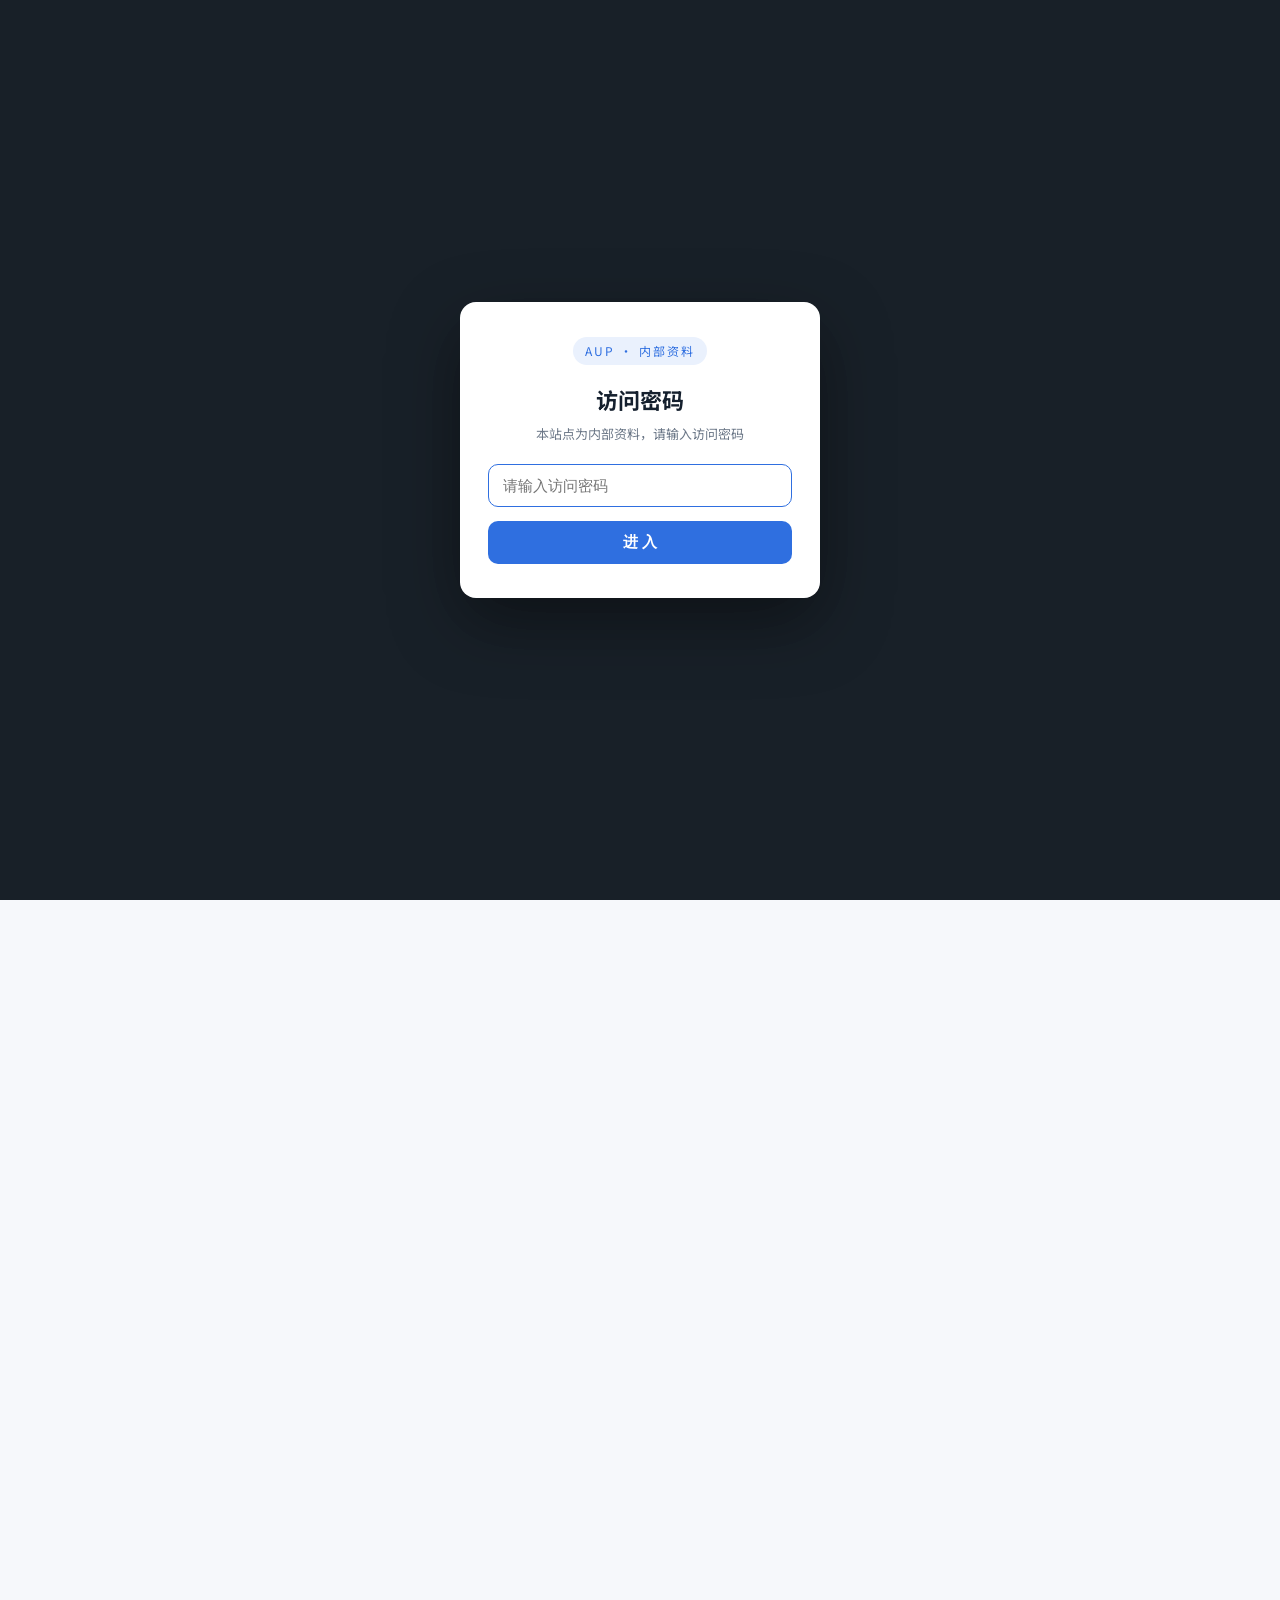
==== commit 5369463e: "redesign epson-style index.html" ====
--- a/index.html
+++ b/index.html
@@ -8,7 +8,7 @@
   <link rel="preconnect" href="https://fonts.googleapis.com" />
   <link rel="preconnect" href="https://fonts.gstatic.com" crossorigin />
   <link href="https://fonts.googleapis.com/css2?family=Sora:wght@400;500;600;700;800&family=Noto+Sans:wght@300;400;500;600;700;800&family=Noto+Sans+SC:wght@300;400;500;700;900&display=swap" rel="stylesheet" />
-  <link rel="stylesheet" href="assets/css/style.css?v=20260808" />
+  <link rel="stylesheet" href="assets/css/style.css?v=20260824" />
 </head>
 <body>
   <!-- 网站访问密码门（auplex2026） -->
@@ -37,33 +37,69 @@
     </div>
   </header>
 
-  <!-- HERO -->
+  <!-- HERO · 全宽 banner 轮播 -->
   <section class="hero" id="top">
-    <div class="hero-bg" aria-hidden="true"></div>
-    <div class="hero-glow" aria-hidden="true"></div>
-    <div class="hero-grid">
-      <div class="hero-copy">
-        <span class="eyebrow" data-i18n="hero_eyebrow">2026 产品手册 · 业务技术专用</span>
-        <h1 class="hero-title"><span data-i18n="hero_brand">AUP 熨斗机</span><br/><span class="accent" data-i18n="hero_title_accent">精准压烫，从一块发热板开始</span></h1>
-        <p class="hero-sub" data-i18n="hero_sub">面向热转印、白墨、服饰定制等场景的迷你 / 台式压烫机系列。双电压、多国认证、特氟龙纯铝发热板，覆盖从家居烫画到批量生产的全需求。</p>
-        <div class="hero-actions">
-          <a href="#catalog" class="btn btn-primary" data-i18n="hero_btn_catalog">浏览全部机型</a>
-          <a href="calc.html" class="btn btn-ghost" data-i18n="hero_btn_calc">结算价测算 →</a>
+    <div class="hero-carousel" id="heroCarousel">
+      <div class="hero-track" id="heroTrack">
+        <div class="hero-slide">
+          <div class="hero-slide-bg"></div>
+          <div class="hero-slide-copy">
+            <span class="hero-eyebrow" data-i18n="hero_eyebrow">2026 产品手册 · 业务技术专用</span>
+            <h1 class="hero-slide-title"><span data-i18n="hero_brand">AUP 熨斗机</span><br/><span class="hero-accent" data-i18n="hero_title_accent">精准压烫，从一块发热板开始</span></h1>
+            <p class="hero-slide-sub" data-i18n="hero_sub">面向热转印、白墨、服饰定制等场景的迷你 / 台式压烫机系列。双电压、多国认证、特氟龙纯铝发热板，覆盖从家居烫画到批量生产的全需求。</p>
+            <div class="hero-actions">
+              <a href="#catalog" class="btn btn-primary" data-i18n="hero_btn_catalog">浏览全部机型</a>
+              <a href="calc.html" class="btn btn-ghost" data-i18n="hero_btn_calc">结算价测算 →</a>
+            </div>
+          </div>
+          <div class="hero-slide-media"><img src="assets/img/l.png" alt="AUP-L 9寸压烫机"></div>
         </div>
+        <div class="hero-slide">
+          <div class="hero-slide-bg"></div>
+          <div class="hero-slide-copy">
+            <span class="hero-eyebrow" data-i18n="hero2_eyebrow">AUP 扩展系列</span>
+            <h1 class="hero-slide-title" data-i18n="hero2_title">双电压 · 多国认证</h1>
+            <p class="hero-slide-sub" data-i18n="hero2_sub">110V / 220V 全系通吃，CE / ROHS / FCC / UL 认证齐全，出口全球无压力。</p>
+            <div class="hero-actions">
+              <a href="#catalog" class="btn btn-primary" data-i18n="hero_btn_catalog">浏览全部机型</a>
+              <a href="calc.html" class="btn btn-ghost" data-i18n="hero_btn_calc">结算价测算 →</a>
+            </div>
+          </div>
+          <div class="hero-slide-media"><img src="assets/img/l2.png" alt="AUP-L2 12寸压烫机"></div>
+        </div>
+        <div class="hero-slide">
+          <div class="hero-slide-bg"></div>
+          <div class="hero-slide-copy">
+            <span class="hero-eyebrow" data-i18n="hero3_eyebrow">特氟龙纯铝发热板</span>
+            <h1 class="hero-slide-title" data-i18n="hero3_title">品质，从一块发热板开始</h1>
+            <p class="hero-slide-sub" data-i18n="hero3_sub">特氟龙烤漆纯铝发热板，耐高温、不粘织物；U 型发热管温度更均匀，压烫效果更稳定。</p>
+            <div class="hero-actions">
+              <a href="#catalog" class="btn btn-primary" data-i18n="hero_btn_catalog">浏览全部机型</a>
+              <a href="calc.html" class="btn btn-ghost" data-i18n="hero_btn_calc">结算价测算 →</a>
+            </div>
+          </div>
+          <div class="hero-slide-media"><img src="assets/img/l3.png" alt="AUP-L3 7.5寸压烫机"></div>
+        </div>
+      </div>
+      <div class="hero-controls">
+        <div class="hero-dots" id="heroDots"></div>
+        <div class="hero-arrows">
+          <button class="hero-arrow" id="heroPrev" type="button" aria-label="上一张">‹</button>
+          <button class="hero-arrow" id="heroNext" type="button" aria-label="下一张">›</button>
+        </div>
+      </div>
+    </div>
+    <div class="hero-band">
+      <div class="hero-band-inner">
         <ul class="hero-stats">
           <li><b id="statFam">4</b><span data-i18n="hero_stat_families">产品系列</span></li>
           <li><b id="statSku">11</b><span data-i18n="hero_stat_sku">在售机型</span></li>
           <li><b>110/220</b><span data-i18n="hero_stat_volt">双电压</span></li>
           <li><b data-i18n="hero_stat_cert_value">4 项</b><span data-i18n="hero_stat_cert">国际认证</span></li>
         </ul>
-      </div>
-      <div class="hero-visual">
-        <div class="hero-orbit" id="heroOrbit" aria-hidden="true"></div>
+        <a class="hero-band-cta" href="calc.html"><span data-i18n="nav_cta">获取报价</span> →</a>
       </div>
     </div>
-    <a href="#families" class="scroll-hint" aria-label="向下滚动" data-i18n-attr="aria-label:aria_scroll_down">
-      <span></span>
-    </a>
   </section>
 
   <!-- FAMILIES -->
@@ -93,16 +129,42 @@
 
   <!-- FOOTER -->
   <footer class="footer">
-    <div class="footer-inner">
-      <div class="footer-brand">
-        <span class="brand-mark">A</span>
-        <div>
-          <b data-i18n="footer_brand">AUP 熨斗机</b>
-          <p data-i18n="footer_sub">热转印压烫设备 · 产品与结算价手册</p>
+    <div class="footer-top">
+      <div class="footer-inner">
+        <div class="footer-cols">
+          <div class="footer-col footer-col-brand">
+            <span class="brand-mark">A</span>
+            <b data-i18n="footer_brand">AUP 熨斗机</b>
+            <p class="footer-sub" data-i18n="footer_sub">热转印压烫设备 · 产品与结算价手册</p>
+          </div>
+          <div class="footer-col">
+            <h4 data-i18n="fnav_lines">产品系列</h4>
+            <a href="#families" data-i18n="nav_products">产品系列</a>
+            <a href="#catalog" data-i18n="nav_catalog">全部机型</a>
+            <a href="#catalog">AUP-M2</a>
+            <a href="#catalog">AUP-L</a>
+            <a href="#catalog">AUP-L2</a>
+            <a href="#catalog">AUP-L3</a>
+          </div>
+          <div class="footer-col">
+            <h4 data-i18n="fnav_tools">工具</h4>
+            <a href="calc.html" data-i18n="nav_calc">报价计算器</a>
+            <a href="rules.html" data-i18n="nav_rules">特采规则</a>
+            <a href="compare.html" data-i18n="compare_go">机型对比</a>
+          </div>
+          <div class="footer-col">
+            <h4 data-i18n="fnav_about">关于</h4>
+            <a href="admin.html" data-i18n="footer_admin">后台管理</a>
+            <p class="footer-src" data-i18n="footer_src">数据来源：2026熨斗结算价（2026.7.22）业务技术专用。本页价格为业务参考，最终以正式合同为准。</p>
+          </div>
         </div>
       </div>
-      <p class="footer-src" data-i18n="footer_src">数据来源：2026熨斗结算价（2026.7.22）业务技术专用。本页价格为业务参考，最终以正式合同为准。</p>
-      <a class="footer-admin" href="admin.html" title="后台管理" data-i18n="footer_admin" data-i18n-attr="title:admin_title">后台管理</a>
+    </div>
+    <div class="footer-bottom">
+      <div class="footer-bottom-inner">
+        <span>© 2026 AUP 熨斗机 · 热转印压烫设备产品与结算价手册</span>
+        <a class="footer-admin-link" href="admin.html" data-i18n="footer_admin">后台管理</a>
+      </div>
     </div>
   </footer>
 
@@ -123,6 +185,6 @@
 
   <script src="assets/js/data.js?v=20260808"></script>
   <script src="assets/js/i18n.js?v=20260808b"></script>
-  <script src="assets/js/app.js?v=20260820"></script>
+  <script src="assets/js/app.js?v=20260824"></script>
 </body>
 </html>
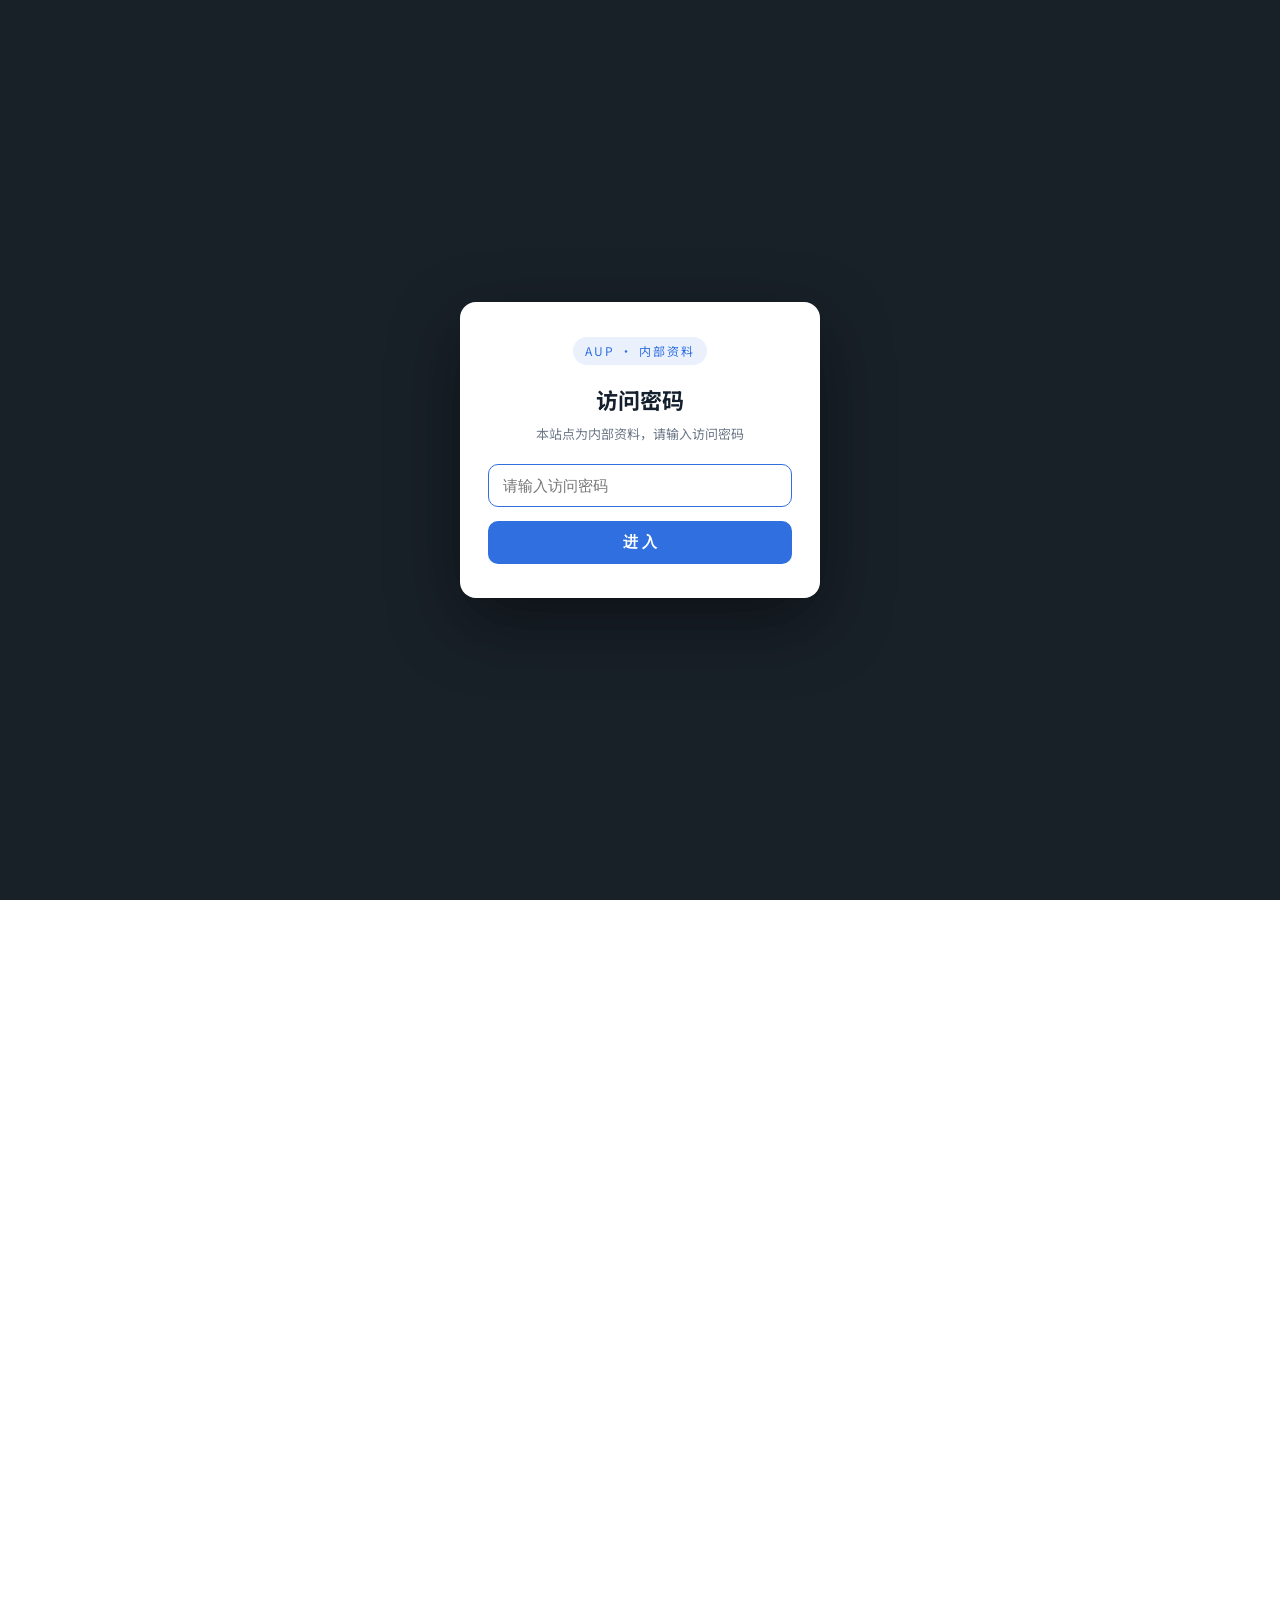
==== commit d9b07021: "static hero + scenario pages + images index.html" ====
--- a/index.html
+++ b/index.html
@@ -8,7 +8,7 @@
   <link rel="preconnect" href="https://fonts.googleapis.com" />
   <link rel="preconnect" href="https://fonts.gstatic.com" crossorigin />
   <link href="https://fonts.googleapis.com/css2?family=Sora:wght@400;500;600;700;800&family=Noto+Sans:wght@300;400;500;600;700;800&family=Noto+Sans+SC:wght@300;400;500;700;900&display=swap" rel="stylesheet" />
-  <link rel="stylesheet" href="assets/css/style.css?v=20260824" />
+  <link rel="stylesheet" href="assets/css/style.css?v=20260825" />
 </head>
 <body>
   <!-- 网站访问密码门（auplex2026） -->
@@ -39,55 +39,17 @@
 
   <!-- HERO · 全宽 banner 轮播 -->
   <section class="hero" id="top">
-    <div class="hero-carousel" id="heroCarousel">
-      <div class="hero-track" id="heroTrack">
-        <div class="hero-slide">
-          <div class="hero-slide-bg"></div>
-          <div class="hero-slide-copy">
-            <span class="hero-eyebrow" data-i18n="hero_eyebrow">2026 产品手册 · 业务技术专用</span>
-            <h1 class="hero-slide-title"><span data-i18n="hero_brand">AUP 熨斗机</span><br/><span class="hero-accent" data-i18n="hero_title_accent">精准压烫，从一块发热板开始</span></h1>
-            <p class="hero-slide-sub" data-i18n="hero_sub">面向热转印、白墨、服饰定制等场景的迷你 / 台式压烫机系列。双电压、多国认证、特氟龙纯铝发热板，覆盖从家居烫画到批量生产的全需求。</p>
-            <div class="hero-actions">
-              <a href="#catalog" class="btn btn-primary" data-i18n="hero_btn_catalog">浏览全部机型</a>
-              <a href="calc.html" class="btn btn-ghost" data-i18n="hero_btn_calc">结算价测算 →</a>
-            </div>
-          </div>
-          <div class="hero-slide-media"><img src="assets/img/l.png" alt="AUP-L 9寸压烫机"></div>
-        </div>
-        <div class="hero-slide">
-          <div class="hero-slide-bg"></div>
-          <div class="hero-slide-copy">
-            <span class="hero-eyebrow" data-i18n="hero2_eyebrow">AUP 扩展系列</span>
-            <h1 class="hero-slide-title" data-i18n="hero2_title">双电压 · 多国认证</h1>
-            <p class="hero-slide-sub" data-i18n="hero2_sub">110V / 220V 全系通吃，CE / ROHS / FCC / UL 认证齐全，出口全球无压力。</p>
-            <div class="hero-actions">
-              <a href="#catalog" class="btn btn-primary" data-i18n="hero_btn_catalog">浏览全部机型</a>
-              <a href="calc.html" class="btn btn-ghost" data-i18n="hero_btn_calc">结算价测算 →</a>
-            </div>
-          </div>
-          <div class="hero-slide-media"><img src="assets/img/l2.png" alt="AUP-L2 12寸压烫机"></div>
-        </div>
-        <div class="hero-slide">
-          <div class="hero-slide-bg"></div>
-          <div class="hero-slide-copy">
-            <span class="hero-eyebrow" data-i18n="hero3_eyebrow">特氟龙纯铝发热板</span>
-            <h1 class="hero-slide-title" data-i18n="hero3_title">品质，从一块发热板开始</h1>
-            <p class="hero-slide-sub" data-i18n="hero3_sub">特氟龙烤漆纯铝发热板，耐高温、不粘织物；U 型发热管温度更均匀，压烫效果更稳定。</p>
-            <div class="hero-actions">
-              <a href="#catalog" class="btn btn-primary" data-i18n="hero_btn_catalog">浏览全部机型</a>
-              <a href="calc.html" class="btn btn-ghost" data-i18n="hero_btn_calc">结算价测算 →</a>
-            </div>
-          </div>
-          <div class="hero-slide-media"><img src="assets/img/l3.png" alt="AUP-L3 7.5寸压烫机"></div>
+    <div class="hero-static">
+      <div class="hero-copy">
+        <span class="hero-eyebrow" data-i18n="hero_eyebrow">2026 产品手册 · 业务技术专用</span>
+        <h1 class="hero-title"><span data-i18n="hero_brand">AUP 熨斗机</span><br/><span class="hero-accent" data-i18n="hero_title_accent">精准压烫，从一块发热板开始</span></h1>
+        <p class="hero-sub" data-i18n="hero_sub">面向热转印、白墨、服饰定制等场景的迷你 / 台式压烫机系列。双电压、多国认证、特氟龙纯铝发热板，覆盖从家居烫画到批量生产的全需求。</p>
+        <div class="hero-actions">
+          <a href="#families" class="btn btn-primary" data-i18n="hero_btn_families">浏览产品系列</a>
+          <a href="calc.html" class="btn btn-ghost" data-i18n="hero_btn_calc">结算价测算 →</a>
         </div>
       </div>
-      <div class="hero-controls">
-        <div class="hero-dots" id="heroDots"></div>
-        <div class="hero-arrows">
-          <button class="hero-arrow" id="heroPrev" type="button" aria-label="上一张">‹</button>
-          <button class="hero-arrow" id="heroNext" type="button" aria-label="下一张">›</button>
-        </div>
-      </div>
+      <div class="hero-media"><img src="assets/img/scenario-l.png" alt="AUP 压烫机应用场景"></div>
     </div>
     <div class="hero-band">
       <div class="hero-band-inner">
@@ -141,10 +103,10 @@
             <h4 data-i18n="fnav_lines">产品系列</h4>
             <a href="#families" data-i18n="nav_products">产品系列</a>
             <a href="#catalog" data-i18n="nav_catalog">全部机型</a>
-            <a href="#catalog">AUP-M2</a>
-            <a href="#catalog">AUP-L</a>
-            <a href="#catalog">AUP-L2</a>
-            <a href="#catalog">AUP-L3</a>
+            <a href="scenarios.html?family=AUP-M2">AUP-M2</a>
+            <a href="scenarios.html?family=AUP-L">AUP-L</a>
+            <a href="scenarios.html?family=AUP-L2">AUP-L2</a>
+            <a href="scenarios.html?family=AUP-L3">AUP-L3</a>
           </div>
           <div class="footer-col">
             <h4 data-i18n="fnav_tools">工具</h4>
@@ -185,6 +147,6 @@
 
   <script src="assets/js/data.js?v=20260808"></script>
   <script src="assets/js/i18n.js?v=20260808b"></script>
-  <script src="assets/js/app.js?v=20260824"></script>
+  <script src="assets/js/app.js?v=20260825"></script>
 </body>
 </html>
--- a/assets/css/style.css
+++ b/assets/css/style.css
@@ -1,29 +1,29 @@
 :root {
-  --bg: #F6F8FB;
-  --bg-alt: #ECF1F7;
+  --bg: #FFFFFF;
+  --bg-alt: #F2F6FA;
   --ink: #15202E;
-  --ink-soft: #55627A;
+  --ink-soft: #5A6678;
   --ink-faint: #8A97A8;
-  --line: #E4EAF1;
+  --line: #E6ECF2;
   --card: #FFFFFF;
-  --accent: #2F6FE0;
-  --accent-2: #19B6C6;
-  --accent-ink: #1B4FB0;
+  --accent: #006BB6;        /* Epson 蓝 */
+  --accent-2: #00A0E9;      /* 亮蓝点缀 */
+  --accent-ink: #004C7A;    /* 深蓝文字 */
   --ok: #1F9D6B;
   --warn: #E08A2B;
   --danger: #DC4A3D;
-  --radius: 18px;
-  --radius-sm: 12px;
-  --shadow-sm: 0 2px 10px rgba(21, 32, 46, .05);
-  --shadow-md: 0 16px 40px rgba(21, 32, 46, .10);
-  --shadow-lg: 0 30px 70px rgba(21, 32, 46, .16);
-  --maxw: 1180px;
+  --radius: 14px;
+  --radius-sm: 10px;
+  --shadow-sm: 0 1px 3px rgba(21, 32, 46, .06), 0 6px 18px rgba(21, 32, 46, .05);
+  --shadow-md: 0 10px 30px rgba(21, 32, 46, .10);
+  --shadow-lg: 0 20px 50px rgba(21, 32, 46, .14);
+  --maxw: 1200px;
   --font-display: "Sora", "Noto Sans", "Noto Sans SC", -apple-system, "PingFang SC", "Microsoft YaHei", sans-serif;
   --font-body: "Noto Sans", "Noto Sans SC", -apple-system, "PingFang SC", "Microsoft YaHei", "Segoe UI", sans-serif;
 }
 
 * { box-sizing: border-box; margin: 0; padding: 0; }
-html { scroll-behavior: smooth; scroll-padding-top: 84px; }
+html { scroll-behavior: smooth; scroll-padding-top: 70px; }
 body {
   font-family: var(--font-body);
   background: var(--bg);
@@ -46,42 +46,39 @@
 /* ---------- NAV ---------- */
 .nav {
   position: fixed; top: 0; left: 0; right: 0; z-index: 100;
-  transition: background .35s ease, box-shadow .35s ease, backdrop-filter .35s;
-}
-.nav.scrolled {
-  background: rgba(246, 248, 251, .82);
-  backdrop-filter: saturate(160%) blur(14px);
-  box-shadow: 0 1px 0 var(--line);
-}
+  background: #fff; border-bottom: 1px solid var(--line);
+  transition: box-shadow .3s ease;
+}
+.nav.scrolled { box-shadow: 0 2px 16px rgba(21, 32, 46, .08); }
 .nav-inner {
-  max-width: var(--maxw); margin: 0 auto; padding: 16px 24px;
-  display: flex; align-items: center; gap: 24px;
+  max-width: var(--maxw); margin: 0 auto; padding: 0 24px;
+  height: 62px; display: flex; align-items: center; gap: 22px;
 }
 .brand { display: flex; align-items: center; gap: 11px; font-family: var(--font-display); }
 .brand-mark {
-  width: 38px; height: 38px; border-radius: 11px;
-  display: grid; place-items: center; font-weight: 800; font-size: 20px; color: #fff;
-  background: linear-gradient(135deg, var(--accent), var(--accent-2));
-  box-shadow: 0 6px 16px rgba(47, 111, 224, .32);
-}
-.brand-text { font-weight: 700; font-size: 19px; letter-spacing: .5px; line-height: 1; }
-.brand-text i { font-style: normal; font-weight: 400; font-size: 12px; color: var(--ink-faint); display: block; letter-spacing: 2px; }
-.nav-links { display: flex; gap: 26px; margin-left: auto; }
+  width: 36px; height: 36px; border-radius: 9px;
+  display: grid; place-items: center; font-weight: 800; font-size: 19px; color: #fff;
+  background: var(--accent);
+  box-shadow: 0 4px 12px rgba(0, 107, 182, .28);
+}
+.brand-text { font-weight: 700; font-size: 18px; letter-spacing: .4px; line-height: 1; }
+.brand-text i { font-style: normal; font-weight: 400; font-size: 11.5px; color: var(--ink-faint); display: block; letter-spacing: 2px; }
+.nav-links { display: flex; gap: 28px; margin-left: auto; }
 .nav-links a {
-  font-size: 14.5px; color: var(--ink-soft); font-weight: 500; position: relative; padding: 4px 0;
+  font-size: 14.5px; color: var(--ink-soft); font-weight: 500; position: relative; padding: 6px 0;
   transition: color .2s;
 }
 .nav-links a::after {
-  content: ""; position: absolute; left: 0; bottom: -2px; height: 2px; width: 0;
+  content: ""; position: absolute; left: 0; bottom: 0; height: 2px; width: 0;
   background: var(--accent); transition: width .25s;
 }
 .nav-links a:hover { color: var(--ink); }
 .nav-links a:hover::after { width: 100%; }
-.nav-cta { margin-left: 8px; }
-.lang-switch { display: flex; align-items: center; gap: 3px; margin-left: auto; background: var(--bg); border: 1px solid var(--line); border-radius: 999px; padding: 3px; }
+.nav-cta { margin-left: 4px; }
+.lang-switch { display: flex; align-items: center; gap: 3px; background: var(--bg-alt); border: 1px solid var(--line); border-radius: 999px; padding: 3px; }
 .lang-btn { width: 30px; height: 30px; border: 0; border-radius: 999px; background: transparent; cursor: pointer; font-family: var(--font-display); font-size: 12px; font-weight: 700; color: var(--ink-soft); transition: color .18s, background .18s, box-shadow .18s; line-height: 1; }
 .lang-btn:hover { color: var(--accent-ink); }
-.lang-btn.active { background: linear-gradient(135deg, var(--accent), var(--accent-2)); color: #fff; box-shadow: 0 4px 12px rgba(47,111,224,.3); }
+.lang-btn.active { background: var(--accent); color: #fff; box-shadow: 0 4px 12px rgba(0,107,182,.28); }
 .btn {
   display: inline-flex; align-items: center; justify-content: center; gap: 8px;
   padding: 11px 22px; border-radius: 999px; font-weight: 600; font-size: 14.5px;
@@ -89,89 +86,67 @@
   font-family: var(--font-body);
 }
 .btn-primary {
-  background: linear-gradient(135deg, var(--accent), var(--accent-2));
-  color: #fff; box-shadow: 0 10px 24px rgba(47, 111, 224, .28);
-}
-.btn-primary:hover { transform: translateY(-2px); box-shadow: 0 16px 32px rgba(47, 111, 224, .36); }
+  background: var(--accent);
+  color: #fff; box-shadow: 0 8px 20px rgba(0, 107, 182, .22);
+}
+.btn-primary:hover { transform: translateY(-2px); background: var(--accent-ink); box-shadow: 0 12px 28px rgba(0, 107, 182, .30); }
 .btn-ghost { background: transparent; color: var(--ink); border-color: var(--line); }
 .btn-ghost:hover { border-color: var(--accent); color: var(--accent-ink); transform: translateY(-2px); }
 .nav-toggle { display: none; flex-direction: column; gap: 5px; background: none; border: 0; cursor: pointer; padding: 8px; }
 .nav-toggle span { width: 22px; height: 2px; background: var(--ink); border-radius: 2px; transition: .3s; }
 
 /* ---------- HERO ---------- */
-.hero { position: relative; min-height: 100vh; display: flex; align-items: center; overflow: hidden; }
-.hero-bg {
-  position: absolute; inset: 0;
-  background:
-    radial-gradient(1100px 620px at 88% -8%, rgba(25,182,198,.14), transparent 60%),
-    radial-gradient(900px 520px at 6% 112%, rgba(47,111,224,.12), transparent 58%),
-    linear-gradient(180deg, #FFFFFF 0%, #F2F6FB 60%, #ECF1F7 100%);
-}
-.hero-glow {
-  position: absolute; width: 540px; height: 540px; right: 4%; top: 50%; transform: translateY(-50%);
-  background: radial-gradient(circle, rgba(47,111,224,.22), transparent 62%);
-  filter: blur(24px); animation: float 9s ease-in-out infinite;
-}
-@keyframes float { 0%,100%{ transform: translateY(-50%) scale(1);} 50%{ transform: translateY(-54%) scale(1.06);} }
-.hero-grid {
-  position: relative; z-index: 2; max-width: var(--maxw); margin: 0 auto; padding: 120px 24px 80px;
-  display: grid; grid-template-columns: 1.05fr .95fr; gap: 40px; align-items: center; width: 100%;
-}
-.eyebrow {
-  display: inline-block; font-family: var(--font-display); font-size: 12.5px; letter-spacing: 3px;
-  text-transform: uppercase; color: var(--accent-ink); padding: 7px 14px; border: 1px solid rgba(47,111,224,.3);
-  border-radius: 999px; margin-bottom: 22px; background: rgba(47,111,224,.06);
-}
-.hero-title {
-  font-family: var(--font-display); font-weight: 800; font-size: clamp(34px, 5vw, 58px);
-  line-height: 1.08; color: var(--ink); letter-spacing: -.5px;
-}
-.hero-title .accent {
+.hero { position: relative; background: var(--bg); }
+.hero-carousel { position: relative; overflow: hidden; }
+.hero-track { display: flex; transition: transform .6s cubic-bezier(.4, 0, .2, 1); }
+.hero-slide {
+  flex: 0 0 100%; min-height: clamp(420px, 70vh, 600px);
+  display: grid; grid-template-columns: 1.05fr .95fr; align-items: center; gap: 30px;
+  max-width: var(--maxw); margin: 0 auto; padding: 92px 24px 72px; position: relative;
+}
+.hero-slide-bg { position: absolute; inset: 0; z-index: 0; }
+.hero-slide:nth-child(1) .hero-slide-bg { background: linear-gradient(120deg, #E8F2FB 0%, #F3F8FD 55%, #FFFFFF 100%); }
+.hero-slide:nth-child(2) .hero-slide-bg { background: linear-gradient(120deg, #E6F5FB 0%, #F1F9FD 55%, #FFFFFF 100%); }
+.hero-slide:nth-child(3) .hero-slide-bg { background: linear-gradient(120deg, #EDF1FA 0%, #F4F8FD 55%, #FFFFFF 100%); }
+.hero-slide > * { position: relative; z-index: 1; }
+.hero-eyebrow {
+  display: inline-block; font-family: var(--font-display); font-size: 12.5px; letter-spacing: 2px;
+  text-transform: uppercase; color: var(--accent-ink); padding: 7px 14px; border: 1px solid rgba(0,107,182,.28);
+  border-radius: 999px; margin-bottom: 20px; background: rgba(0,107,182,.06);
+}
+.hero-slide-title {
+  font-family: var(--font-display); font-weight: 800; font-size: clamp(30px, 4.4vw, 52px);
+  line-height: 1.1; color: var(--ink); letter-spacing: -.5px;
+}
+.hero-slide-title .hero-accent {
   background: linear-gradient(120deg, var(--accent), var(--accent-2));
   -webkit-background-clip: text; background-clip: text; color: transparent;
 }
-.hero-sub { color: var(--ink-soft); font-size: 16.5px; margin: 22px 0 30px; max-width: 520px; }
+.hero-slide-sub { color: var(--ink-soft); font-size: 16px; margin: 20px 0 28px; max-width: 520px; line-height: 1.7; }
 .hero-actions { display: flex; gap: 14px; flex-wrap: wrap; }
 .hero-actions .btn-ghost { color: var(--ink); border-color: var(--line); }
 .hero-actions .btn-ghost:hover { border-color: var(--accent); color: var(--accent-ink); }
-.hero-stats { list-style: none; display: flex; gap: 34px; margin-top: 44px; flex-wrap: wrap; }
+.hero-slide-media { display: flex; align-items: center; justify-content: center; position: relative; min-height: 320px; }
+.hero-slide-media::before {
+  content: ""; position: absolute; width: 80%; aspect-ratio: 1; border-radius: 50%;
+  background: radial-gradient(circle, rgba(0,107,182,.10), transparent 65%); z-index: 0;
+}
+.hero-slide-media img { position: relative; z-index: 1; max-height: 400px; width: auto; max-width: 100%; object-fit: contain; filter: drop-shadow(0 26px 38px rgba(21,32,46,.18)); }
+.hero-controls { position: absolute; left: 0; right: 0; bottom: 16px; z-index: 3; max-width: var(--maxw); margin: 0 auto; padding: 0 24px; display: flex; align-items: center; justify-content: space-between; pointer-events: none; }
+.hero-dots { display: flex; gap: 8px; pointer-events: auto; }
+.hero-dot { width: 9px; height: 9px; border-radius: 999px; background: rgba(21,32,46,.22); border: 0; padding: 0; cursor: pointer; transition: width .25s, background .25s; }
+.hero-dot.active { background: var(--accent); width: 26px; }
+.hero-arrows { display: flex; gap: 10px; pointer-events: auto; }
+.hero-arrow { width: 40px; height: 40px; border-radius: 50%; border: 1px solid var(--line); background: #fff; color: var(--ink); cursor: pointer; display: grid; place-items: center; font-size: 20px; line-height: 1; box-shadow: var(--shadow-sm); transition: background .2s, color .2s, border-color .2s; }
+.hero-arrow:hover { background: var(--accent); color: #fff; border-color: var(--accent); }
+.hero-band { background: var(--bg-alt); border-top: 1px solid var(--line); }
+.hero-band-inner { max-width: var(--maxw); margin: 0 auto; padding: 22px 24px; display: flex; align-items: center; justify-content: space-between; gap: 20px; flex-wrap: wrap; }
+.hero-stats { list-style: none; display: flex; gap: 40px; flex-wrap: wrap; margin: 0; }
 .hero-stats li { display: flex; flex-direction: column; }
-.hero-stats b { font-family: var(--font-display); font-size: 30px; color: var(--accent-ink); font-weight: 700; }
-.hero-stats span { font-size: 12.5px; color: var(--ink-faint); letter-spacing: .5px; }
-
-.hero-visual { display: flex; align-items: center; justify-content: center; min-height: 460px; }
-.hero-orbit {
-  display: grid; grid-template-columns: repeat(2, 1fr); gap: 20px;
-  width: 100%; max-width: 440px; padding: 10px;
-}
-.hero-orbit .orb {
-  position: relative; width: 100%; aspect-ratio: 1;
-  border-radius: 20px; overflow: hidden; background: #fff;
-  box-shadow: var(--shadow-lg); border: 5px solid #fff;
-  opacity: 0; transform: translateY(20px) scale(.96); animation: rise .8s forwards;
-}
-.hero-orbit .orb img { width: 100%; height: 100%; object-fit: contain; background: #f4f8fc; }
-.hero-orbit .orb::after {
-  content: attr(data-label); position: absolute; left: 10px; bottom: 10px;
-  background: rgba(21,32,46,.82); color: #fff; font-size: 11px; padding: 4px 10px; border-radius: 8px;
-  font-family: var(--font-display); letter-spacing: .4px;
-}
-@keyframes rise { to { opacity: 1; transform: translateY(0) scale(1);} }
-.orb-1 { animation-delay: .15s; }
-.orb-2 { animation-delay: .3s; }
-.orb-3 { animation-delay: .45s; }
-.orb-4 { animation-delay: .6s; }
-.orb-5 { animation-delay: .75s; }
-
-.scroll-hint { position: absolute; bottom: 26px; left: 50%; transform: translateX(-50%); z-index: 3; }
-.scroll-hint span {
-  display: block; width: 24px; height: 38px; border: 2px solid rgba(21,32,46,.35); border-radius: 14px; position: relative;
-}
-.scroll-hint span::after {
-  content: ""; position: absolute; top: 7px; left: 50%; transform: translateX(-50%);
-  width: 4px; height: 8px; border-radius: 3px; background: var(--accent); animation: scrolldot 1.6s infinite;
-}
-@keyframes scrolldot { 0%{opacity:0; top:7px;} 40%{opacity:1;} 100%{opacity:0; top:20px;} }
+.hero-stats b { font-family: var(--font-display); font-size: 28px; color: var(--accent-ink); font-weight: 700; line-height: 1.1; }
+.hero-stats span { font-size: 12.5px; color: var(--ink-faint); letter-spacing: .5px; margin-top: 2px; }
+.hero-band-cta { display: inline-flex; align-items: center; gap: 8px; font-weight: 600; font-size: 14px; color: var(--accent-ink); white-space: nowrap; transition: gap .2s; }
+.hero-band-cta:hover { gap: 12px; }
 
 /* ---------- SECTIONS ---------- */
 .section { max-width: var(--maxw); margin: 0 auto; padding: 96px 24px; }
@@ -222,6 +197,9 @@
 .family-link { display: inline-flex; align-items: center; gap: 6px; margin-top: 16px; font-weight: 600; font-size: 14px; color: var(--accent-ink); }
 .family-link::after { content: "→"; transition: transform .25s; }
 .family-card:hover .family-link::after { transform: translateX(4px); }
+/* 系列卡片改为整卡可点击链接（跳转系列详情页） */
+.family-card { color: inherit; text-decoration: none; cursor: pointer; }
+.family-card:focus-visible { outline: 3px solid var(--accent); outline-offset: 3px; }
 
 /* ---------- FILTERS ---------- */
 .filters { display: flex; gap: 26px; flex-wrap: wrap; margin-bottom: 30px; }
@@ -371,14 +349,22 @@
 .calc-result .r-bar span { display: block; height: 100%; background: linear-gradient(90deg,var(--accent),var(--accent-2)); border-radius: 999px; transition: width .4s; }
 
 /* ---------- FOOTER ---------- */
-.footer { background: #15202E; color: #cfd6e0; padding: 46px 24px; }
-.footer-inner { max-width: var(--maxw); margin: 0 auto; display: flex; justify-content: space-between; align-items: center; gap: 24px; flex-wrap: wrap; }
-.footer-brand { display: flex; align-items: center; gap: 14px; color: #fff; }
-.footer-brand b { font-family: var(--font-display); font-size: 17px; }
-.footer-brand p { font-size: 12.5px; color: #9aa6b5; }
-.footer-src { font-size: 12.5px; color: #8b97a8; max-width: 560px; line-height: 1.6; }
-.footer-admin { margin-left: auto; font-size: 12.5px; color: #cfd6e0; text-decoration: none; border: 1px solid #33414f; padding: 7px 14px; border-radius: 20px; transition: .2s; }
-.footer-admin:hover { background: #1f2c3b; color: #fff; border-color: #5b8bd6; }
+.footer { background: var(--bg-alt); color: var(--ink-soft); }
+.footer-top { border-bottom: 1px solid var(--line); }
+.footer-inner { max-width: var(--maxw); margin: 0 auto; padding: 52px 24px 40px; }
+.footer-cols { display: grid; grid-template-columns: 1.5fr 1fr 1fr 1.6fr; gap: 30px; }
+.footer-col-brand { display: flex; flex-direction: column; gap: 10px; }
+.footer-col-brand .brand-mark { width: 40px; height: 40px; font-size: 21px; }
+.footer-col-brand b { font-family: var(--font-display); font-size: 18px; color: var(--ink); }
+.footer-sub { font-size: 12.5px; color: var(--ink-faint); }
+.footer-col h4 { font-family: var(--font-display); font-size: 14px; color: var(--ink); margin-bottom: 16px; letter-spacing: .3px; }
+.footer-col a { display: block; font-size: 13.5px; color: var(--ink-soft); padding: 6px 0; transition: color .18s; }
+.footer-col a:hover { color: var(--accent); }
+.footer-src { font-size: 12.5px; color: var(--ink-faint); line-height: 1.6; margin-top: 8px; max-width: 320px; }
+.footer-bottom { background: var(--ink); color: #cfd6e0; }
+.footer-bottom-inner { max-width: var(--maxw); margin: 0 auto; padding: 16px 24px; display: flex; justify-content: space-between; align-items: center; gap: 16px; flex-wrap: wrap; font-size: 12.5px; }
+.footer-admin-link { color: #cfd6e0; text-decoration: none; border: 1px solid #33414f; padding: 6px 14px; border-radius: 18px; transition: .2s; }
+.footer-admin-link:hover { background: #1f2c3b; color: #fff; border-color: #6aa0dd; }
 
 /* ---------- MODAL ---------- */
 .modal { position: fixed; inset: 0; z-index: 300; display: none; }
@@ -416,10 +402,12 @@
 
 /* ---------- RESPONSIVE ---------- */
 @media (max-width: 980px) {
-  .hero-grid { grid-template-columns: 1fr; }
-  .hero-visual { min-height: auto; order: -1; padding: 10px 0 30px; }
-  .hero-orbit { max-width: 360px; gap: 14px; }
-  .hero-orbit .orb { border-width: 4px; }
+  .hero-slide { grid-template-columns: 1fr; min-height: 0; padding: 84px 24px 60px; gap: 6px; }
+  .hero-slide-media { min-height: 230px; order: -1; }
+  .hero-slide-media img { max-height: 250px; }
+  .hero-slide-title { font-size: clamp(26px, 6vw, 40px); }
+  .hero-band-inner { flex-direction: column; align-items: flex-start; gap: 14px; }
+  .footer-cols { grid-template-columns: 1fr 1fr; gap: 26px; }
   .family-grid, .catalog-grid { grid-template-columns: repeat(2, 1fr); }
   .rule-cards { grid-template-columns: repeat(2, 1fr); }
   .spec-panel { grid-template-columns: 1fr; }
@@ -442,6 +430,10 @@
 }
 @media (max-width: 620px) {
   .ov-grid { grid-template-columns: 1fr; }
+  .footer-cols { grid-template-columns: 1fr; gap: 24px; }
+  .hero-controls { bottom: 10px; }
+  .hero-stats { gap: 22px; }
+  .hero-stats b { font-size: 24px; }
 }
 
 /* ===== 登录墙（加密数据解密前显示） ===== */
@@ -623,3 +615,32 @@
   .pd-media { min-height: 200px; }
   .detail-page { padding: 24px 16px 48px; }
 }
+
+/* ---------- 系列详情页（机型列表） ---------- */
+.pd-info .meta-row { display: flex; gap: 10px; flex-wrap: wrap; margin: 6px 0 14px; align-items: center; }
+.pd-section-hint { color: var(--ink-faint); font-size: 13.5px; margin: -4px 0 18px; }
+.series-variants { display: grid; grid-template-columns: repeat(2, 1fr); gap: 18px; }
+.series-variant {
+  display: flex; gap: 16px; align-items: center; text-decoration: none; color: inherit;
+  background: var(--card); border: 1px solid var(--line); border-radius: var(--radius);
+  padding: 14px; box-shadow: var(--shadow-sm); transition: transform .3s, box-shadow .3s, border-color .3s; cursor: pointer;
+}
+.series-variant:hover { transform: translateY(-4px); box-shadow: var(--shadow-md); border-color: #cfe0f5; }
+.series-variant:focus-visible { outline: 3px solid var(--accent); outline-offset: 3px; }
+.sv-media {
+  width: 96px; height: 96px; flex: 0 0 96px; border-radius: var(--radius-sm);
+  background: #f4f8fc; display: grid; place-items: center; overflow: hidden;
+}
+.sv-media img { max-height: 84px; object-fit: contain; transition: transform .4s; }
+.series-variant:hover .sv-media img { transform: scale(1.06); }
+.sv-body { display: flex; flex-direction: column; gap: 4px; min-width: 0; }
+.sv-name { font-family: var(--font-display); font-size: 15px; font-weight: 600; line-height: 1.3; }
+.sv-meta { font-size: 12.5px; color: var(--ink-soft); display: flex; align-items: center; gap: 6px; flex-wrap: wrap; }
+.sv-price { font-family: var(--font-display); font-weight: 700; font-size: 17px; color: var(--accent-ink); }
+.sv-price small { font-size: 11.5px; color: var(--ink-faint); font-weight: 500; }
+.sv-go { margin-top: 2px; font-size: 13px; font-weight: 600; color: var(--accent); display: inline-flex; align-items: center; gap: 4px; }
+.sv-go::after { content: "→"; transition: transform .25s; }
+.series-variant:hover .sv-go::after { transform: translateX(4px); }
+@media (max-width: 620px) {
+  .series-variants { grid-template-columns: 1fr; }
+}
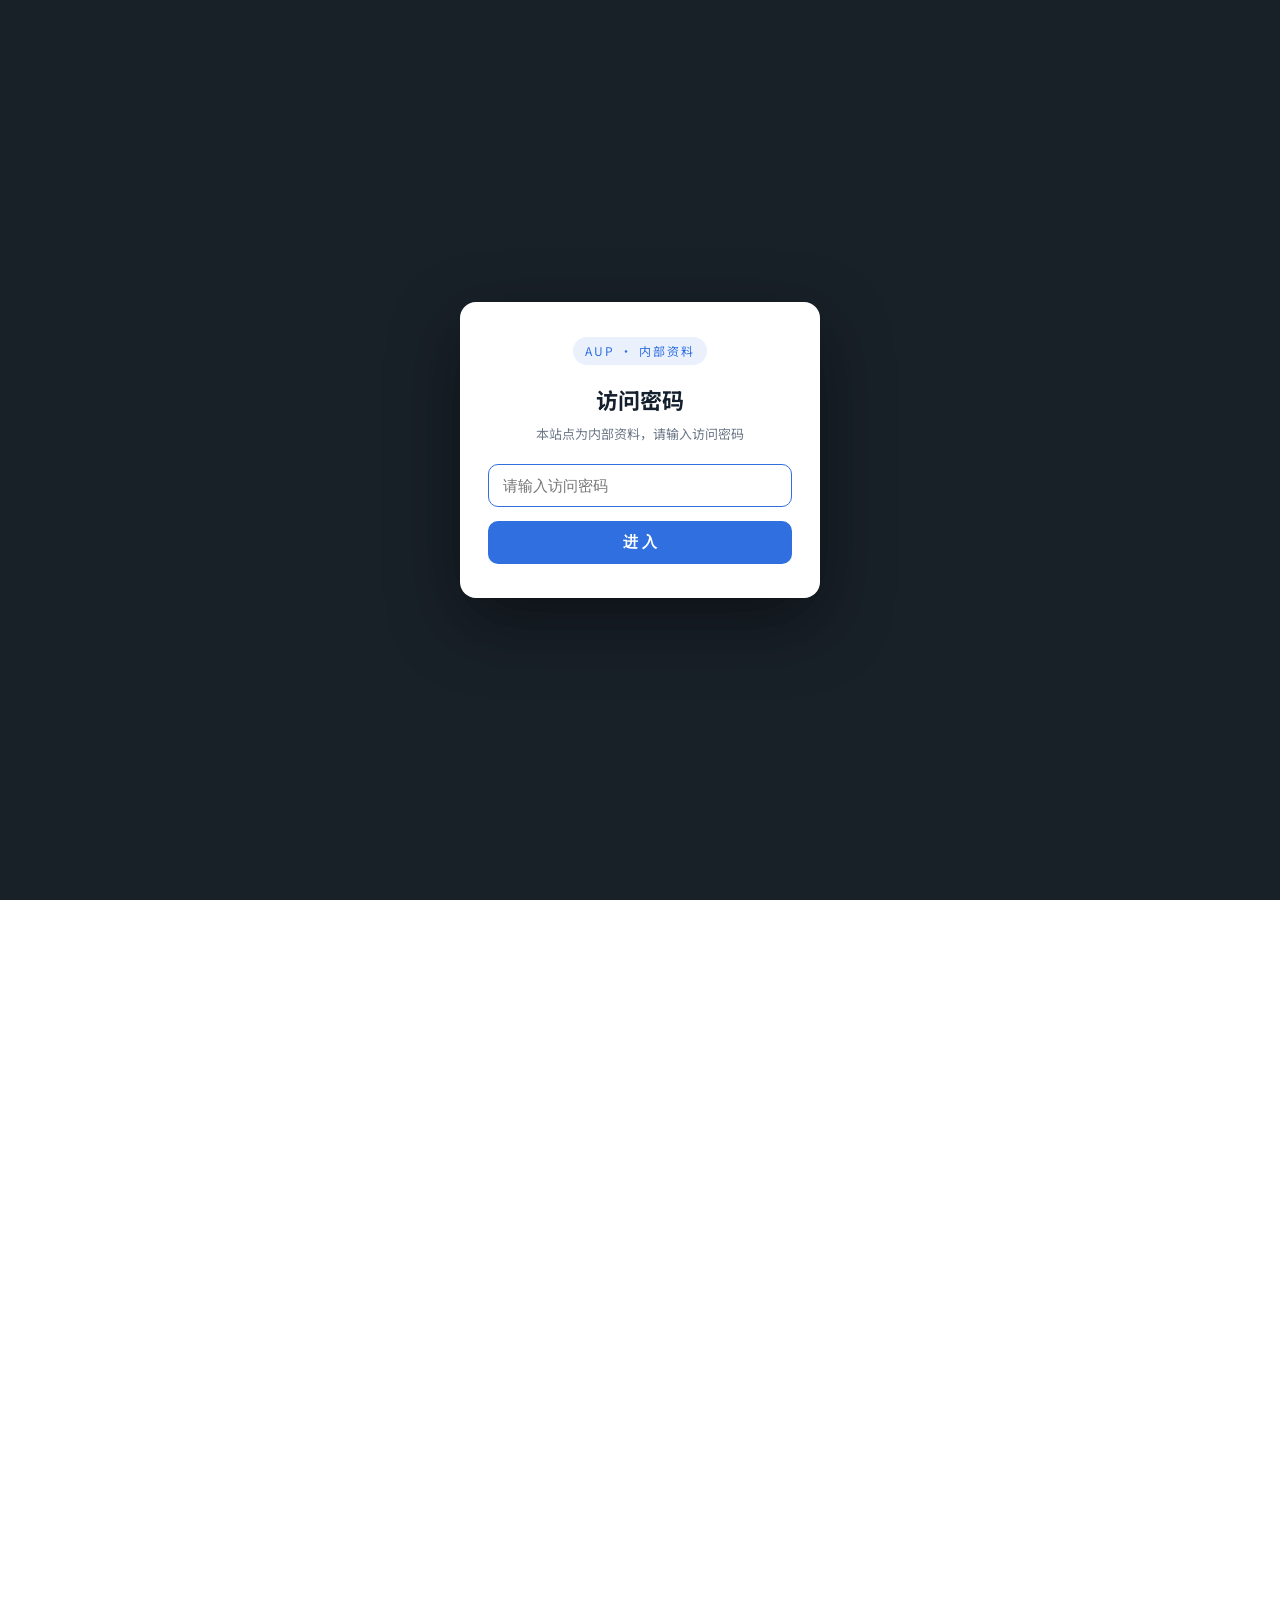
==== commit 28d5af8b: "deploy index.html" ====
--- a/index.html
+++ b/index.html
@@ -49,7 +49,7 @@
           <a href="calc.html" class="btn btn-ghost" data-i18n="hero_btn_calc">结算价测算 →</a>
         </div>
       </div>
-      <div class="hero-media"><img src="assets/img/scenario-l.png" alt="AUP 压烫机应用场景"></div>
+      <div class="hero-media"><img src="assets/img/scenario-l.png?v=20260902" alt="AUP 压烫机应用场景"></div>
     </div>
     <div class="hero-band">
       <div class="hero-band-inner">
--- a/assets/css/style.css
+++ b/assets/css/style.css
@@ -97,48 +97,35 @@
 
 /* ---------- HERO ---------- */
 .hero { position: relative; background: var(--bg); }
-.hero-carousel { position: relative; overflow: hidden; }
-.hero-track { display: flex; transition: transform .6s cubic-bezier(.4, 0, .2, 1); }
-.hero-slide {
-  flex: 0 0 100%; min-height: clamp(420px, 70vh, 600px);
-  display: grid; grid-template-columns: 1.05fr .95fr; align-items: center; gap: 30px;
-  max-width: var(--maxw); margin: 0 auto; padding: 92px 24px 72px; position: relative;
-}
-.hero-slide-bg { position: absolute; inset: 0; z-index: 0; }
-.hero-slide:nth-child(1) .hero-slide-bg { background: linear-gradient(120deg, #E8F2FB 0%, #F3F8FD 55%, #FFFFFF 100%); }
-.hero-slide:nth-child(2) .hero-slide-bg { background: linear-gradient(120deg, #E6F5FB 0%, #F1F9FD 55%, #FFFFFF 100%); }
-.hero-slide:nth-child(3) .hero-slide-bg { background: linear-gradient(120deg, #EDF1FA 0%, #F4F8FD 55%, #FFFFFF 100%); }
-.hero-slide > * { position: relative; z-index: 1; }
+.hero-static {
+  display: grid; grid-template-columns: 1.05fr .95fr; align-items: center; gap: 40px;
+  max-width: var(--maxw); margin: 0 auto; padding: 96px 24px 72px; position: relative;
+}
+.hero-static::before {
+  content: ""; position: absolute; right: 4%; top: 50%; transform: translateY(-50%);
+  width: 460px; height: 460px; border-radius: 50%;
+  background: radial-gradient(circle, rgba(0,107,182,.10), transparent 65%); z-index: 0;
+}
+.hero-static > * { position: relative; z-index: 1; }
 .hero-eyebrow {
   display: inline-block; font-family: var(--font-display); font-size: 12.5px; letter-spacing: 2px;
   text-transform: uppercase; color: var(--accent-ink); padding: 7px 14px; border: 1px solid rgba(0,107,182,.28);
   border-radius: 999px; margin-bottom: 20px; background: rgba(0,107,182,.06);
 }
-.hero-slide-title {
+.hero-title {
   font-family: var(--font-display); font-weight: 800; font-size: clamp(30px, 4.4vw, 52px);
   line-height: 1.1; color: var(--ink); letter-spacing: -.5px;
 }
-.hero-slide-title .hero-accent {
+.hero-title .hero-accent {
   background: linear-gradient(120deg, var(--accent), var(--accent-2));
   -webkit-background-clip: text; background-clip: text; color: transparent;
 }
-.hero-slide-sub { color: var(--ink-soft); font-size: 16px; margin: 20px 0 28px; max-width: 520px; line-height: 1.7; }
+.hero-sub { color: var(--ink-soft); font-size: 16px; margin: 20px 0 28px; max-width: 520px; line-height: 1.7; }
 .hero-actions { display: flex; gap: 14px; flex-wrap: wrap; }
 .hero-actions .btn-ghost { color: var(--ink); border-color: var(--line); }
 .hero-actions .btn-ghost:hover { border-color: var(--accent); color: var(--accent-ink); }
-.hero-slide-media { display: flex; align-items: center; justify-content: center; position: relative; min-height: 320px; }
-.hero-slide-media::before {
-  content: ""; position: absolute; width: 80%; aspect-ratio: 1; border-radius: 50%;
-  background: radial-gradient(circle, rgba(0,107,182,.10), transparent 65%); z-index: 0;
-}
-.hero-slide-media img { position: relative; z-index: 1; max-height: 400px; width: auto; max-width: 100%; object-fit: contain; filter: drop-shadow(0 26px 38px rgba(21,32,46,.18)); }
-.hero-controls { position: absolute; left: 0; right: 0; bottom: 16px; z-index: 3; max-width: var(--maxw); margin: 0 auto; padding: 0 24px; display: flex; align-items: center; justify-content: space-between; pointer-events: none; }
-.hero-dots { display: flex; gap: 8px; pointer-events: auto; }
-.hero-dot { width: 9px; height: 9px; border-radius: 999px; background: rgba(21,32,46,.22); border: 0; padding: 0; cursor: pointer; transition: width .25s, background .25s; }
-.hero-dot.active { background: var(--accent); width: 26px; }
-.hero-arrows { display: flex; gap: 10px; pointer-events: auto; }
-.hero-arrow { width: 40px; height: 40px; border-radius: 50%; border: 1px solid var(--line); background: #fff; color: var(--ink); cursor: pointer; display: grid; place-items: center; font-size: 20px; line-height: 1; box-shadow: var(--shadow-sm); transition: background .2s, color .2s, border-color .2s; }
-.hero-arrow:hover { background: var(--accent); color: #fff; border-color: var(--accent); }
+.hero-media { display: flex; align-items: center; justify-content: center; position: relative; min-height: 320px; }
+.hero-media img { max-height: 440px; width: auto; max-width: 100%; object-fit: contain; border-radius: 18px; box-shadow: var(--shadow-lg); }
 .hero-band { background: var(--bg-alt); border-top: 1px solid var(--line); }
 .hero-band-inner { max-width: var(--maxw); margin: 0 auto; padding: 22px 24px; display: flex; align-items: center; justify-content: space-between; gap: 20px; flex-wrap: wrap; }
 .hero-stats { list-style: none; display: flex; gap: 40px; flex-wrap: wrap; margin: 0; }
@@ -644,3 +631,36 @@
 @media (max-width: 620px) {
   .series-variants { grid-template-columns: 1fr; }
 }
+
+/* ===== 应用场景页 ===== */
+.sc-kicker { display: inline-block; font-family: var(--font-display); font-size: 12.5px; letter-spacing: 2px; text-transform: uppercase; color: var(--accent); font-weight: 600; margin-bottom: 14px; }
+.sc-title { font-family: var(--font-display); font-size: clamp(28px, 4vw, 44px); font-weight: 800; color: var(--ink); letter-spacing: -.5px; line-height: 1.1; }
+.sc-chips { display: flex; gap: 8px; flex-wrap: wrap; margin: 18px 0 26px; align-items: center; }
+.sc-hero { display: grid; grid-template-columns: 1fr 1fr; gap: 40px; align-items: center; padding: 18px 0 8px; }
+.sc-hero-media { border-radius: var(--radius); overflow: hidden; box-shadow: var(--shadow-md); background: var(--bg-alt); }
+.sc-hero-media img { width: 100%; height: auto; display: block; aspect-ratio: 16/11; object-fit: cover; }
+.sc-section { margin-top: 64px; }
+.sc-grid { display: grid; grid-template-columns: repeat(3, 1fr); gap: 22px; }
+.sc-card { background: var(--card); border: 1px solid var(--line); border-radius: var(--radius); padding: 26px 24px; box-shadow: var(--shadow-sm); transition: transform .3s, box-shadow .3s, border-color .3s; }
+.sc-card:hover { transform: translateY(-6px); box-shadow: var(--shadow-md); border-color: #cfe0f5; }
+.sc-card-icon { font-size: 30px; margin-bottom: 12px; line-height: 1; }
+.sc-card h3 { font-family: var(--font-display); font-size: 18px; font-weight: 700; margin-bottom: 8px; color: var(--ink); }
+.sc-card p { color: var(--ink-soft); font-size: 14.5px; line-height: 1.65; }
+.sc-models { display: grid; grid-template-columns: repeat(auto-fill, minmax(220px, 1fr)); gap: 20px; }
+.sc-model { background: var(--card); border: 1px solid var(--line); border-radius: var(--radius); overflow: hidden; text-decoration: none; color: inherit; box-shadow: var(--shadow-sm); transition: transform .3s, box-shadow .3s, border-color .3s; display: flex; flex-direction: column; }
+.sc-model:hover { transform: translateY(-6px); box-shadow: var(--shadow-md); border-color: #cfe0f5; }
+.sc-model-media { height: 180px; background: #f4f8fc; display: grid; place-items: center; overflow: hidden; }
+.sc-model-media img { max-height: 160px; object-fit: contain; }
+.sc-model-ph { font-family: var(--font-display); color: var(--ink-faint); }
+.sc-model-name { font-family: var(--font-display); font-weight: 700; font-size: 15px; padding: 14px 16px 2px; }
+.sc-model-k3 { font-size: 12px; color: var(--ink-faint); padding: 0 16px; }
+.sc-model-foot { display: flex; align-items: center; justify-content: space-between; padding: 12px 16px 16px; }
+.sc-model-foot .price-val { font-family: var(--font-display); font-weight: 700; color: var(--accent-ink); }
+.sc-model-go { font-size: 13px; color: var(--accent-ink); font-weight: 600; }
+.sc-missing { text-align: center; padding: 60px 0; }
+
+@media (max-width: 860px) {
+  .sc-hero { grid-template-columns: 1fr; }
+  .sc-grid { grid-template-columns: 1fr; }
+  .sc-section { margin-top: 48px; }
+}
